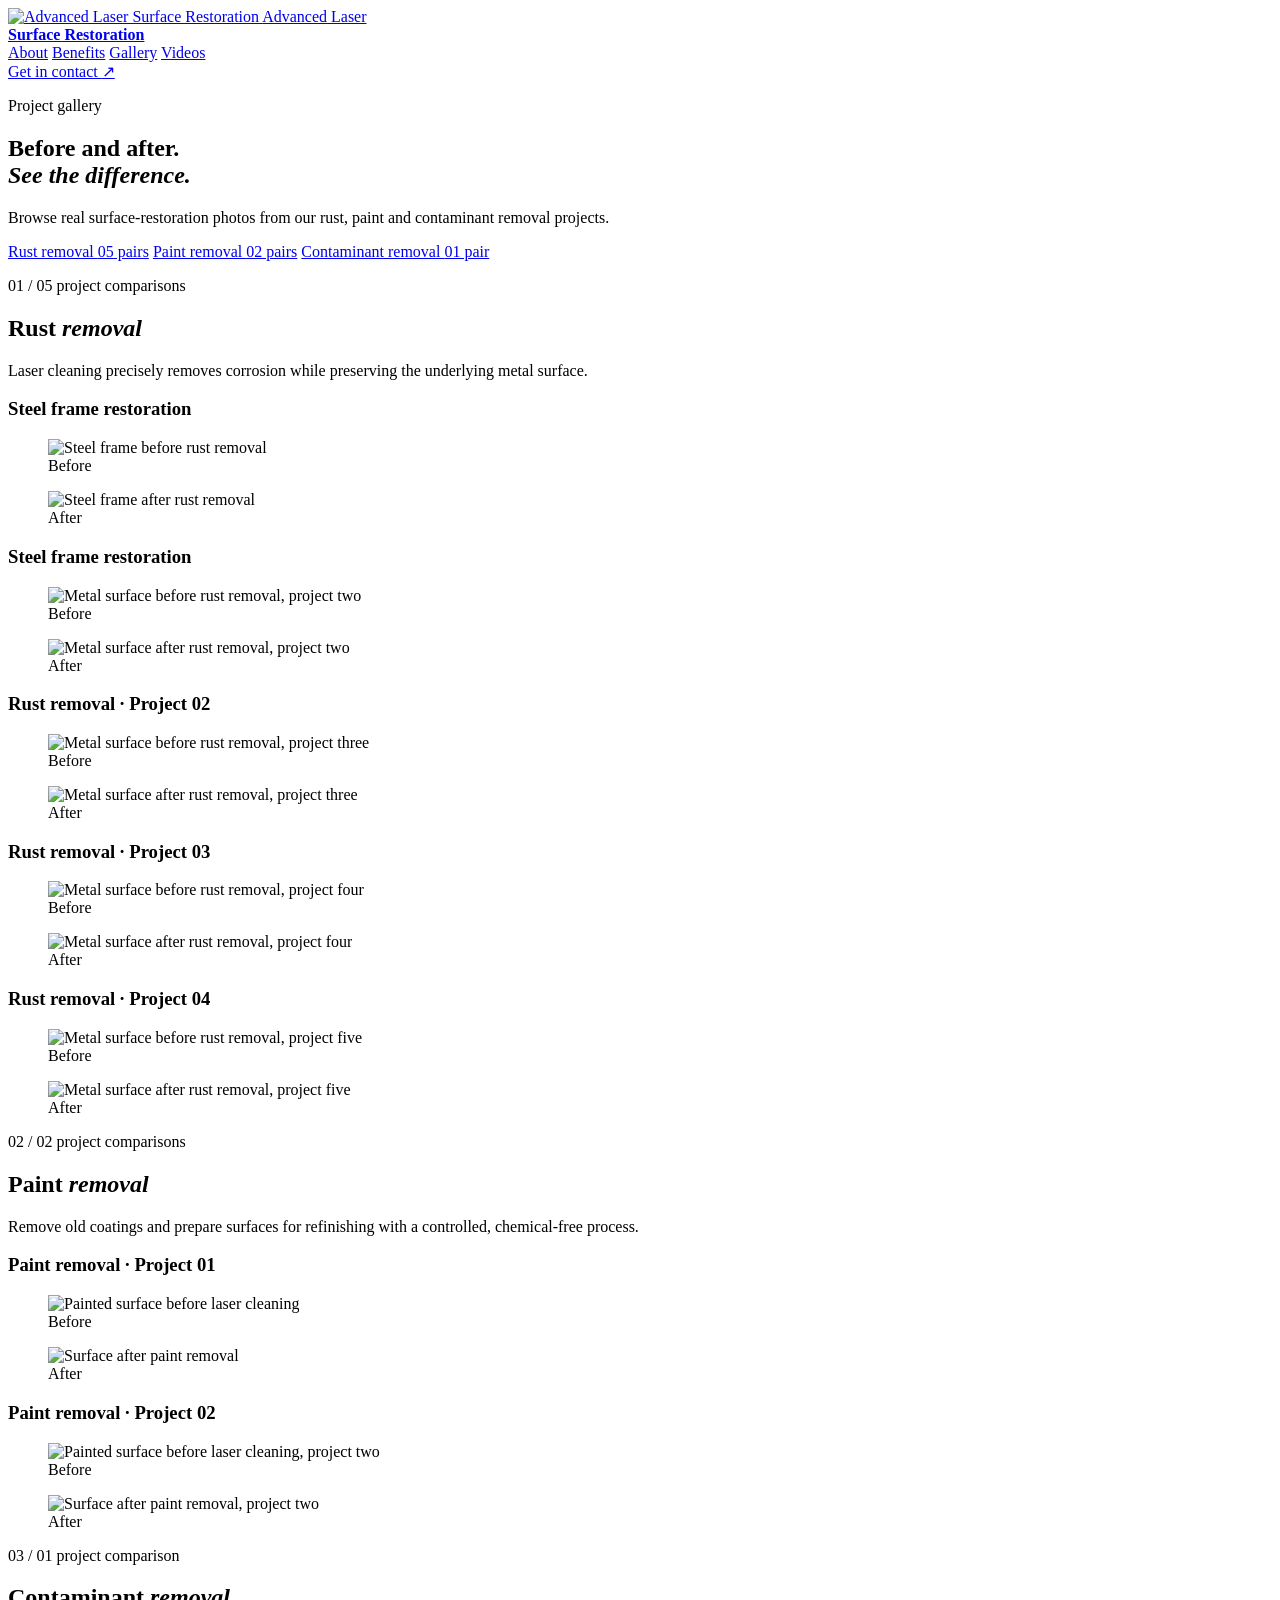
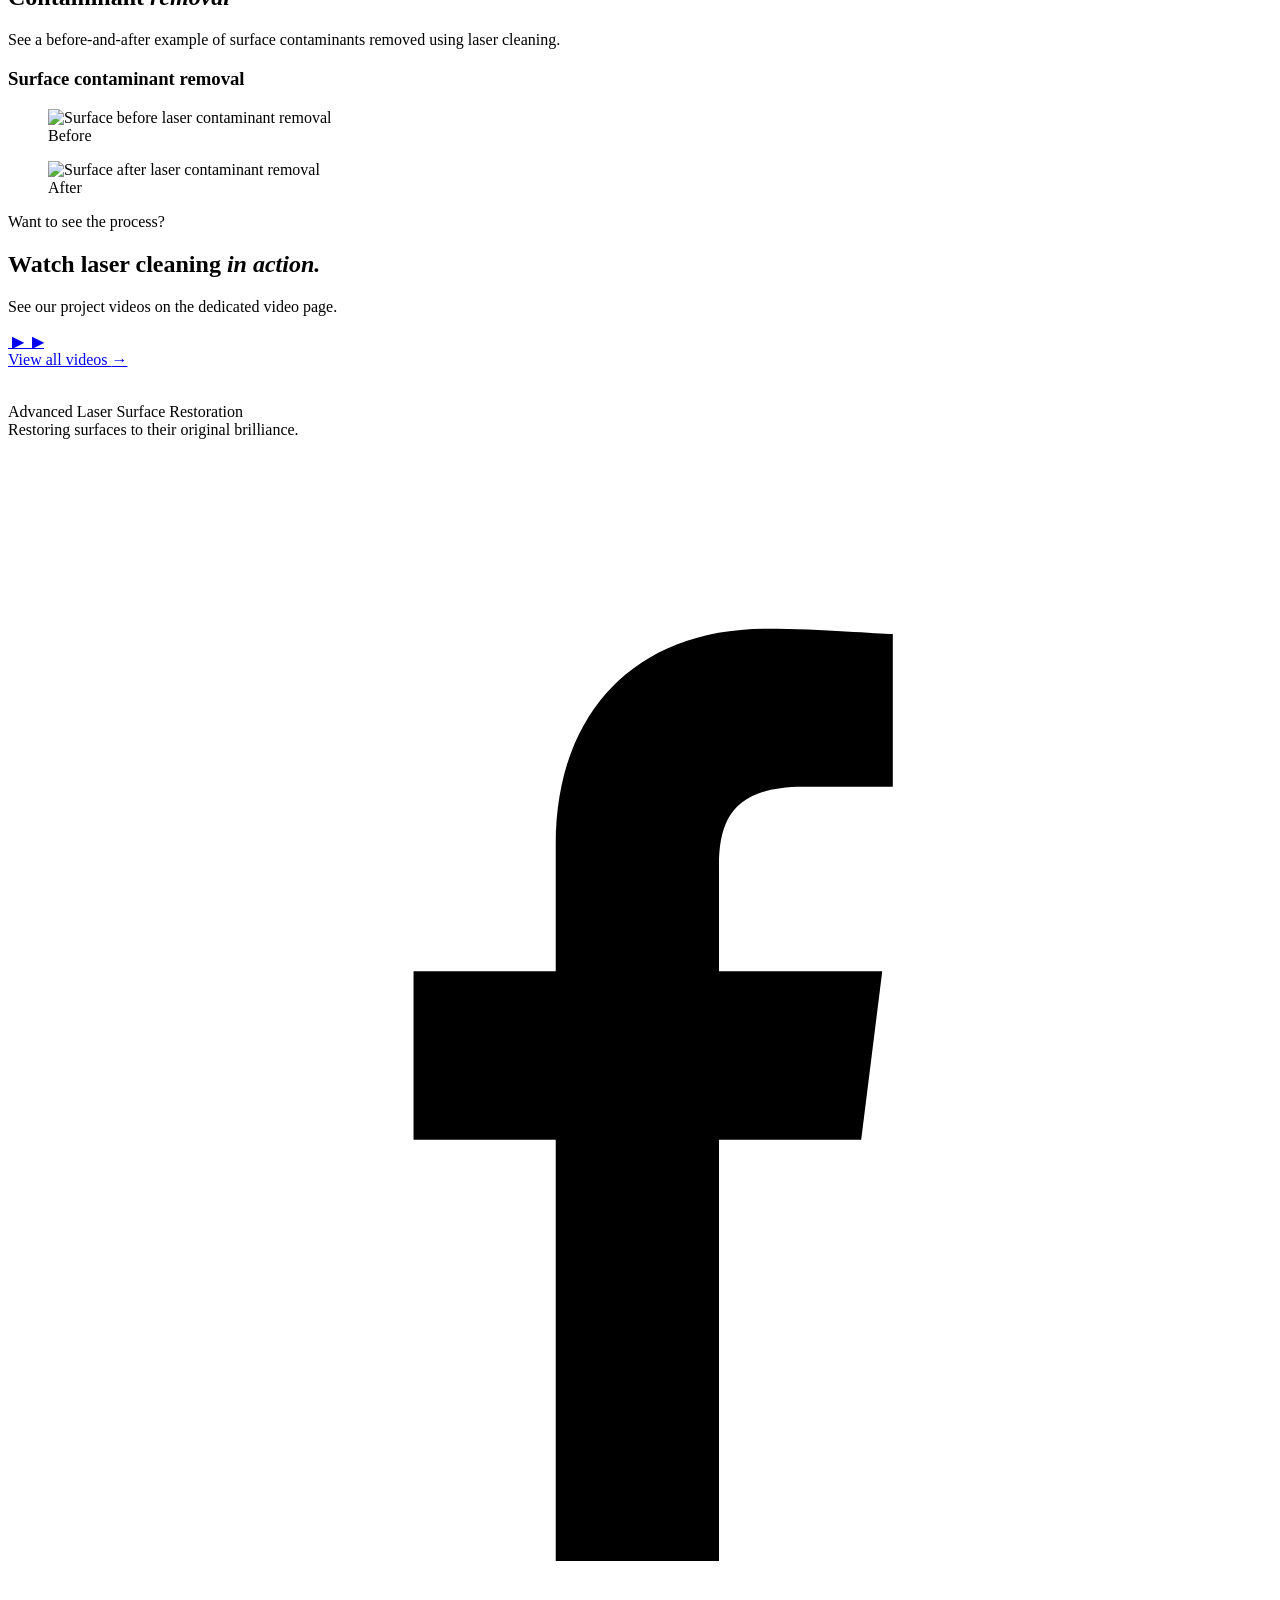
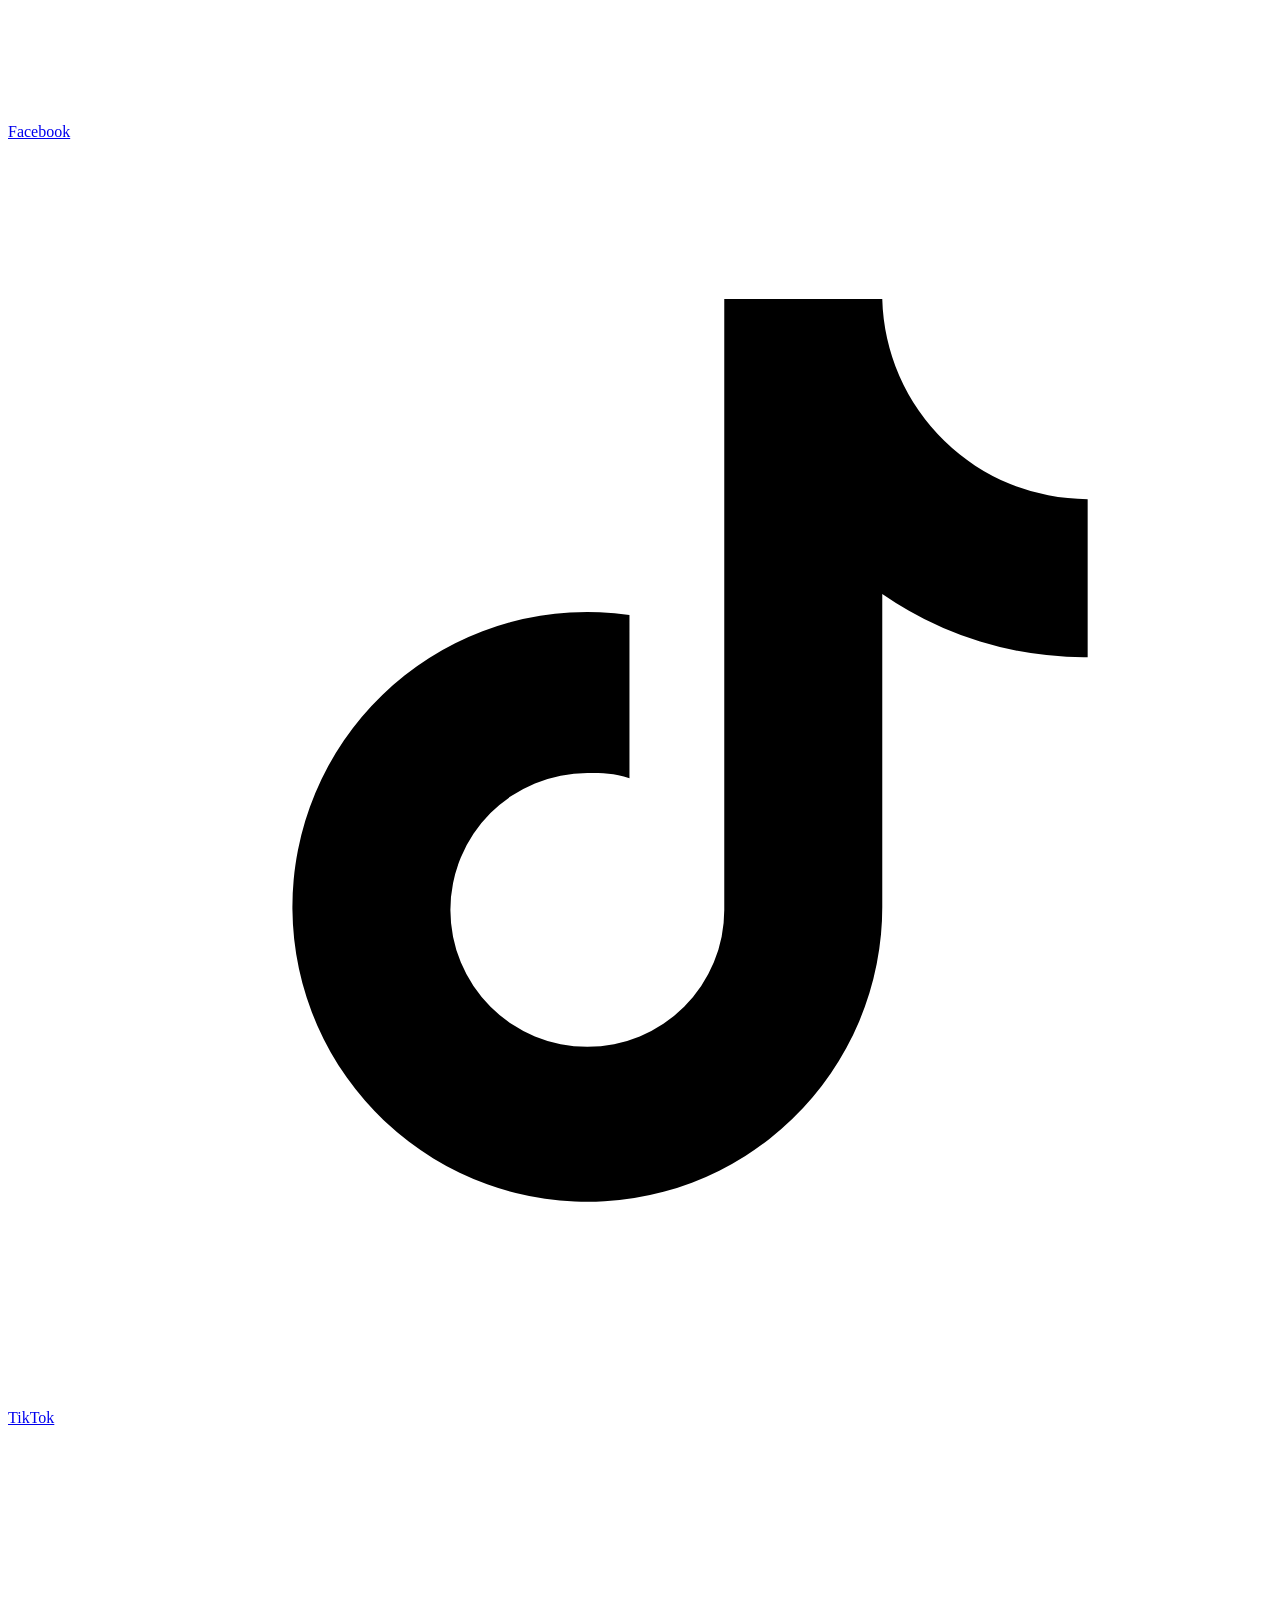
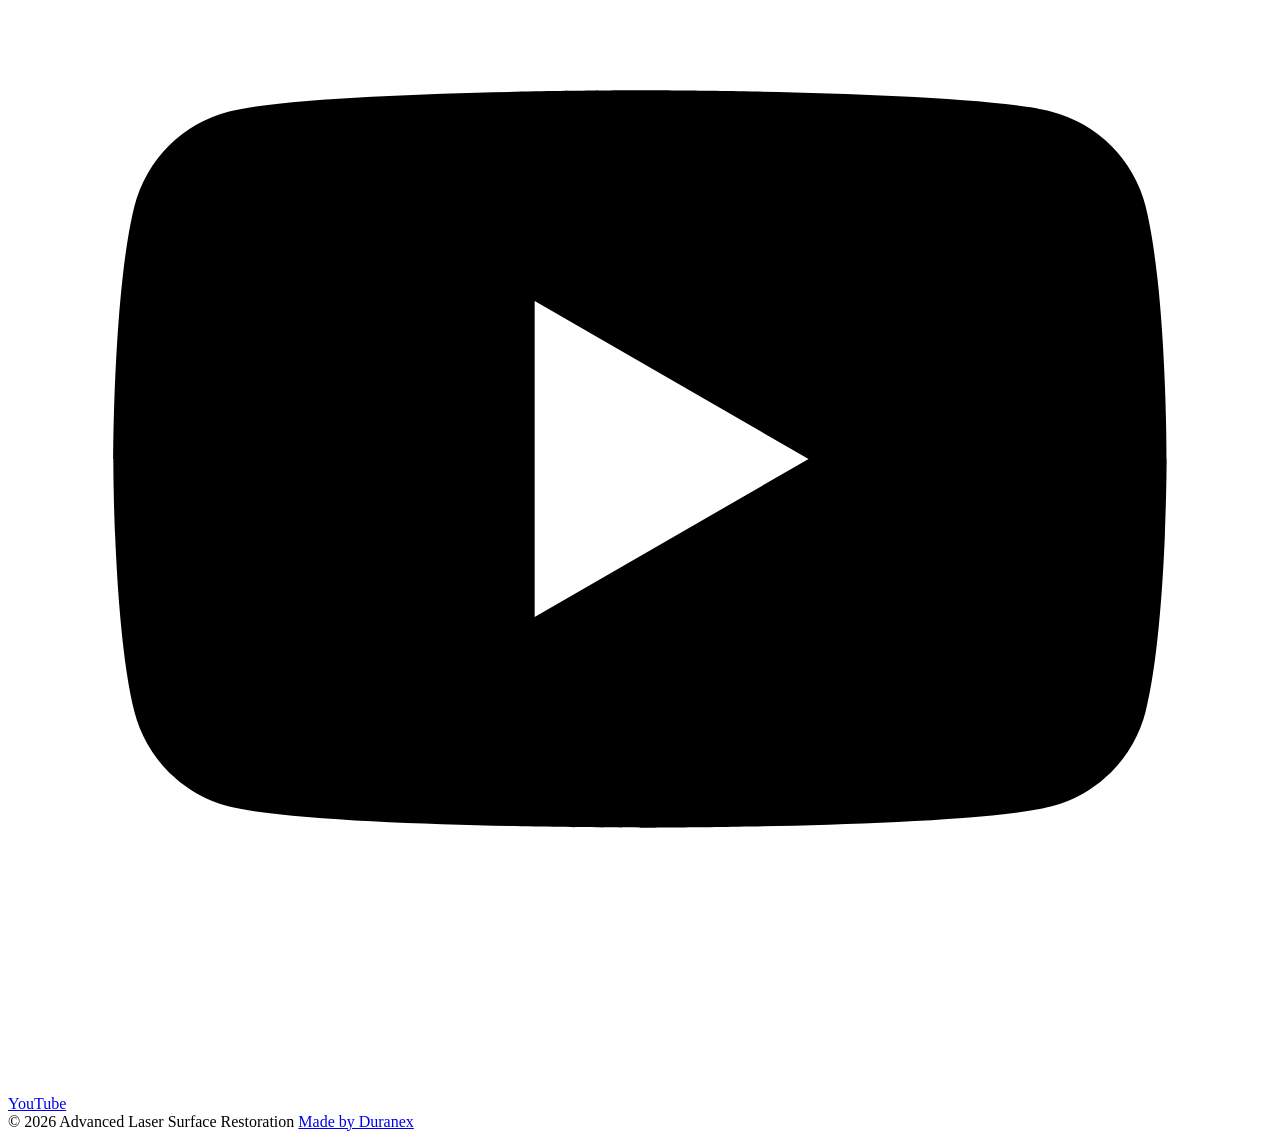
==== gallery.html @ ae529750 "Add files via upload" ====
<!DOCTYPE html>
<html lang="en">
  <head>
    <meta charset="UTF-8" />
    <meta name="viewport" content="width=device-width, initial-scale=1.0" />
    <meta name="description" content="View before-and-after laser cleaning projects by ALSR, including rust, paint and surface contaminant removal." />
    <meta property="og:type" content="website" />
    <meta property="og:title" content="Laser Cleaning Project Gallery | ALSR" />
    <meta property="og:url" content="https://alsr-sa.com/gallery.html" />
    <meta property="og:site_name" content="Advanced Laser Surface Restoration" />
    <meta property="og:description" content="View before-and-after laser cleaning projects by ALSR, including rust, paint and surface contaminant removal." />
    <meta name="theme-color" content="#111214" />
    <title>Laser Cleaning Project Gallery | ALSR</title>
    <link rel="canonical" href="https://alsr-sa.com/gallery.html" />
    <link rel="icon" type="image/svg+xml" href="/favicon/favicon.svg" />
    <link rel="icon" type="image/png" sizes="96x96" href="/favicon/favicon-96x96.png" />
    <link rel="shortcut icon" href="/favicon.ico" />
    <link rel="apple-touch-icon" sizes="180x180" href="/favicon/apple-touch-icon.png" />
    <link rel="manifest" href="/favicon/site.webmanifest" />
    <link rel="preconnect" href="https://fonts.googleapis.com" />
    <link rel="preconnect" href="https://fonts.gstatic.com" crossorigin />
    <link href="https://fonts.googleapis.com/css2?family=DM+Sans:wght@400;500;600;700&family=Manrope:wght@500;600;700;800&display=swap" rel="stylesheet" />
    <link rel="stylesheet" href="style.css" />
    <script src="animations.js" defer></script>
  </head>
  <body>
    <header class="site-header">
      <div class="container header-content">
        <a class="brand" href="index.html" aria-label="Advanced Laser Surface Restoration home">
          <img src="assets/images/Logo White 2_small.webp" alt="Advanced Laser Surface Restoration" />
          <span class="brand-name">Advanced Laser<br /><strong>Surface Restoration</strong></span>
        </a>
        <nav class="main-nav" aria-label="Main navigation">
          <a href="index.html#about">About</a>
          <a href="index.html#benefits">Benefits</a>
          <a href="gallery.html" aria-current="page">Gallery</a>
          <a href="videos.html">Videos</a>
        </nav>
        <a class="button button-small" href="index.html#contact">Get in contact <span aria-hidden="true">↗</span></a>
      </div>
    </header>

    <main>
      <section class="interior-hero">
        <div class="container interior-hero-content">
          <p class="eyebrow"><span class="eyebrow-mark"></span> Project gallery</p>
          <h1>Before and after.<br /><em>See the difference.</em></h1>
          <p>Browse real surface-restoration photos from our rust, paint and contaminant removal projects.</p>
          <div class="gallery-categories" aria-label="Gallery categories">
            <a href="#rust">Rust removal <span>05 pairs</span></a>
            <a href="#paint">Paint removal <span>02 pairs</span></a>
            <a href="#contaminants">Contaminant removal <span>01 pair</span></a>
          </div>
        </div>
      </section>

      <section class="gallery-section section" id="rust">
        <div class="container">
          <div class="gallery-section-heading">
            <div>
              <p class="eyebrow">01 / 05 project comparisons</p>
              <h2>Rust <em>removal</em></h2>
            </div>
            <p>Laser cleaning precisely removes corrosion while preserving the underlying metal surface.</p>
          </div>
          <div class="before-after-grid">
            <article class="before-after-pair">
              <h3>Steel frame restoration</h3>
              <div class="comparison-photos">
                <figure><img src="assets/images/StructureBefore_gallery.webp" alt="Steel frame before rust removal" loading="lazy" /><figcaption>Before</figcaption></figure>
                <figure><img src="assets/images/StructureAfter_gallery.webp" alt="Steel frame after rust removal" loading="lazy" /><figcaption>After</figcaption></figure>
              </div>
            </article>
            <article class="before-after-pair">
              <h3>Steel frame restoration</h3>
              <div class="comparison-photos">
                <figure><img src="assets/images/StructureCloseBefore_gallery.webp" alt="Metal surface before rust removal, project two" loading="lazy" /><figcaption>Before</figcaption></figure>
                <figure><img src="assets/images/StructureCloseAfter_gallery.webp" alt="Metal surface after rust removal, project two" loading="lazy" /><figcaption>After</figcaption></figure>
              </div>
            </article>
            <article class="before-after-pair">
              <h3>Rust removal · Project 02</h3>
              <div class="comparison-photos">
                <figure><img src="assets/images/CloseBefore_gallery.webp" alt="Metal surface before rust removal, project three" loading="lazy" /><figcaption>Before</figcaption></figure>
                <figure><img src="assets/images/CloseAfter_gallery.webp" alt="Metal surface after rust removal, project three" loading="lazy" /><figcaption>After</figcaption></figure>
              </div>
            </article>
            <article class="before-after-pair">
              <h3>Rust removal · Project 03</h3>
              <div class="comparison-photos">
                <figure><img src="assets/images/SheetBefore_gallery.webp" alt="Metal surface before rust removal, project four" loading="lazy" /><figcaption>Before</figcaption></figure>
                <figure><img src="assets/images/SheetAfter_gallery.webp" alt="Metal surface after rust removal, project four" loading="lazy" /><figcaption>After</figcaption></figure>
              </div>
            </article>
            <article class="before-after-pair">
              <h3>Rust removal · Project 04</h3>
              <div class="comparison-photos">
                <figure><img src="assets/images/AluminumSheetBefore_gallery.webp" alt="Metal surface before rust removal, project five" loading="lazy" /><figcaption>Before</figcaption></figure>
                <figure><img src="assets/images/AluminumSheetAfter_gallery.webp" alt="Metal surface after rust removal, project five" loading="lazy" /><figcaption>After</figcaption></figure>
              </div>
            </article>
          </div>
        </div>
      </section>

      <section class="gallery-section section gallery-section-alt" id="paint">
        <div class="container">
          <div class="gallery-section-heading">
            <div>
              <p class="eyebrow">02 / 02 project comparisons</p>
              <h2>Paint <em>removal</em></h2>
            </div>
            <p>Remove old coatings and prepare surfaces for refinishing with a controlled, chemical-free process.</p>
          </div>
          <div class="before-after-grid">
            <article class="before-after-pair">
              <h3>Paint removal · Project 01</h3>
              <div class="comparison-photos">
                <figure><img src="assets/images/CarDoorBefore_gallery.webp" alt="Painted surface before laser cleaning" loading="lazy" /><figcaption>Before</figcaption></figure>
                <figure><img src="assets/images/CarDoorAfter_gallery.webp" alt="Surface after paint removal" loading="lazy" /><figcaption>After</figcaption></figure>
              </div>
            </article>
            <article class="before-after-pair">
              <h3>Paint removal · Project 02</h3>
              <div class="comparison-photos">
                <figure><img src="assets/images/CarBackBefore_gallery.webp" alt="Painted surface before laser cleaning, project two" loading="lazy" /><figcaption>Before</figcaption></figure>
                <figure><img src="assets/images/CarBackAfter_gallery.webp" alt="Surface after paint removal, project two" loading="lazy" /><figcaption>After</figcaption></figure>
              </div>
            </article>
          </div>
        </div>
      </section>

      <section class="gallery-section section" id="contaminants">
        <div class="container">
          <div class="gallery-section-heading">
            <div>
              <p class="eyebrow">03 / 01 project comparison</p>
              <h2>Contaminant <em>removal</em></h2>
            </div>
            <p>See a before-and-after example of surface contaminants removed using laser cleaning.</p>
          </div>
          <div class="before-after-grid">
            <article class="before-after-pair">
              <h3>Surface contaminant removal</h3>
              <div class="comparison-photos">
                <figure><img src="assets/images/FloorBefore_gallery.webp" alt="Surface before laser contaminant removal" loading="lazy" /><figcaption>Before</figcaption></figure>
                <figure><img src="assets/images/FloorAfter_gallery.webp" alt="Surface after laser contaminant removal" loading="lazy" /><figcaption>After</figcaption></figure>
              </div>
            </article>
          </div>
        </div>
      </section>

      <section class="gallery-video-teaser">
        <div class="container gallery-video-content">
          <div class="gallery-video-copy">
            <p class="eyebrow">Want to see the process?</p>
            <h2>Watch laser cleaning <em>in action.</em></h2>
            <p>See our project videos on the dedicated video page.</p>
          </div>
          <div class="video-teaser-cards">
            <a class="video-teaser-card" href="videos.html#paint-videos" aria-label="Watch paint removal videos">
              <img src="assets/images/CarBackVidScreenShot_result.webp" alt="" loading="lazy" />
              <span>▶</span>
            </a>
            <a class="video-teaser-card" href="videos.html#rust-videos" aria-label="Watch rust removal videos">
              <img src="assets/images/EngineVidScreenShot_result.webp" alt="" loading="lazy" />
              <span>▶</span>
            </a>
          </div>
          <a class="button button-small" href="videos.html">View all videos <span aria-hidden="true">→</span></a>
        </div>
      </section>
    </main>

    <footer class="site-footer">
      <div class="container footer-content">
        <a class="footer-brand" href="index.html" aria-label="Back to home"><img src="assets/images/Logo White 2_small.webp" alt="" /></a>
        <p>Advanced Laser Surface Restoration<br /><span>Restoring surfaces to their original brilliance.</span></p>
        <div class="social-links" aria-label="Social media">
          <a href="https://www.facebook.com/share/1BM2h2xgPa/" target="_blank" rel="noopener noreferrer"><svg viewBox="0 0 24 24" aria-hidden="true"><path d="M13.5 21v-8h2.7l.4-3.2h-3.1V7.8c0-.9.3-1.5 1.6-1.5h1.7V3.4c-.3 0-1.3-.1-2.4-.1-2.4 0-4 1.5-4 4.1v2.4H7.7V13h2.7v8z"/></svg>Facebook</a>
          <a href="https://www.tiktok.com/@alsr753?_r=1&amp;_t=ZS-9681ayNeko3" target="_blank" rel="noopener noreferrer"><svg viewBox="0 0 24 24" aria-hidden="true"><path d="M16.6 3h-3v11.6a2.6 2.6 0 1 1-2.6-2.6c.3 0 .5 0 .8.1V9a5.6 5.6 0 1 0 4.8 5.5V8.6a6.700 6.700 0 0 0 3.900 1.200V6.800A3.900 3.900 0 0 1 16.600 3z"/></svg>TikTok</a>
          <a href="https://youtube.com/@alsr-lazersa?si=rccTeD06vxPiSs9j" target="_blank" rel="noopener noreferrer"><svg viewBox="0 0 24 24" aria-hidden="true"><path d="M21.600 7.200a2.500 2.500 0 0 0-1.800-1.800C18.200 5 12 5 12 5s-6.200 0-7.800.4A2.500 2.500 0 0 0 2.400 7.200C2 8.800 2 12 2 12s0 3.200.4 4.800a2.500 2.500 0 0 0 1.800 1.800C5.800 19 12 19 12 19s6.200 0 7.800-.4a2.500 2.500 0 0 0 1.800-1.800c.4-1.600.4-4.800.4-4.800s0-3.200-.4-4.800zM10 15V9l5.200 3z"/></svg>YouTube</a>
        </div>
        <span class="copyright">© 2026 Advanced Laser Surface Restoration</span>
        <a class="designer-link" href="https://duranexsolutions.com">Made by Duranex</a>
      </div>
    </footer>
  </body>
</html>
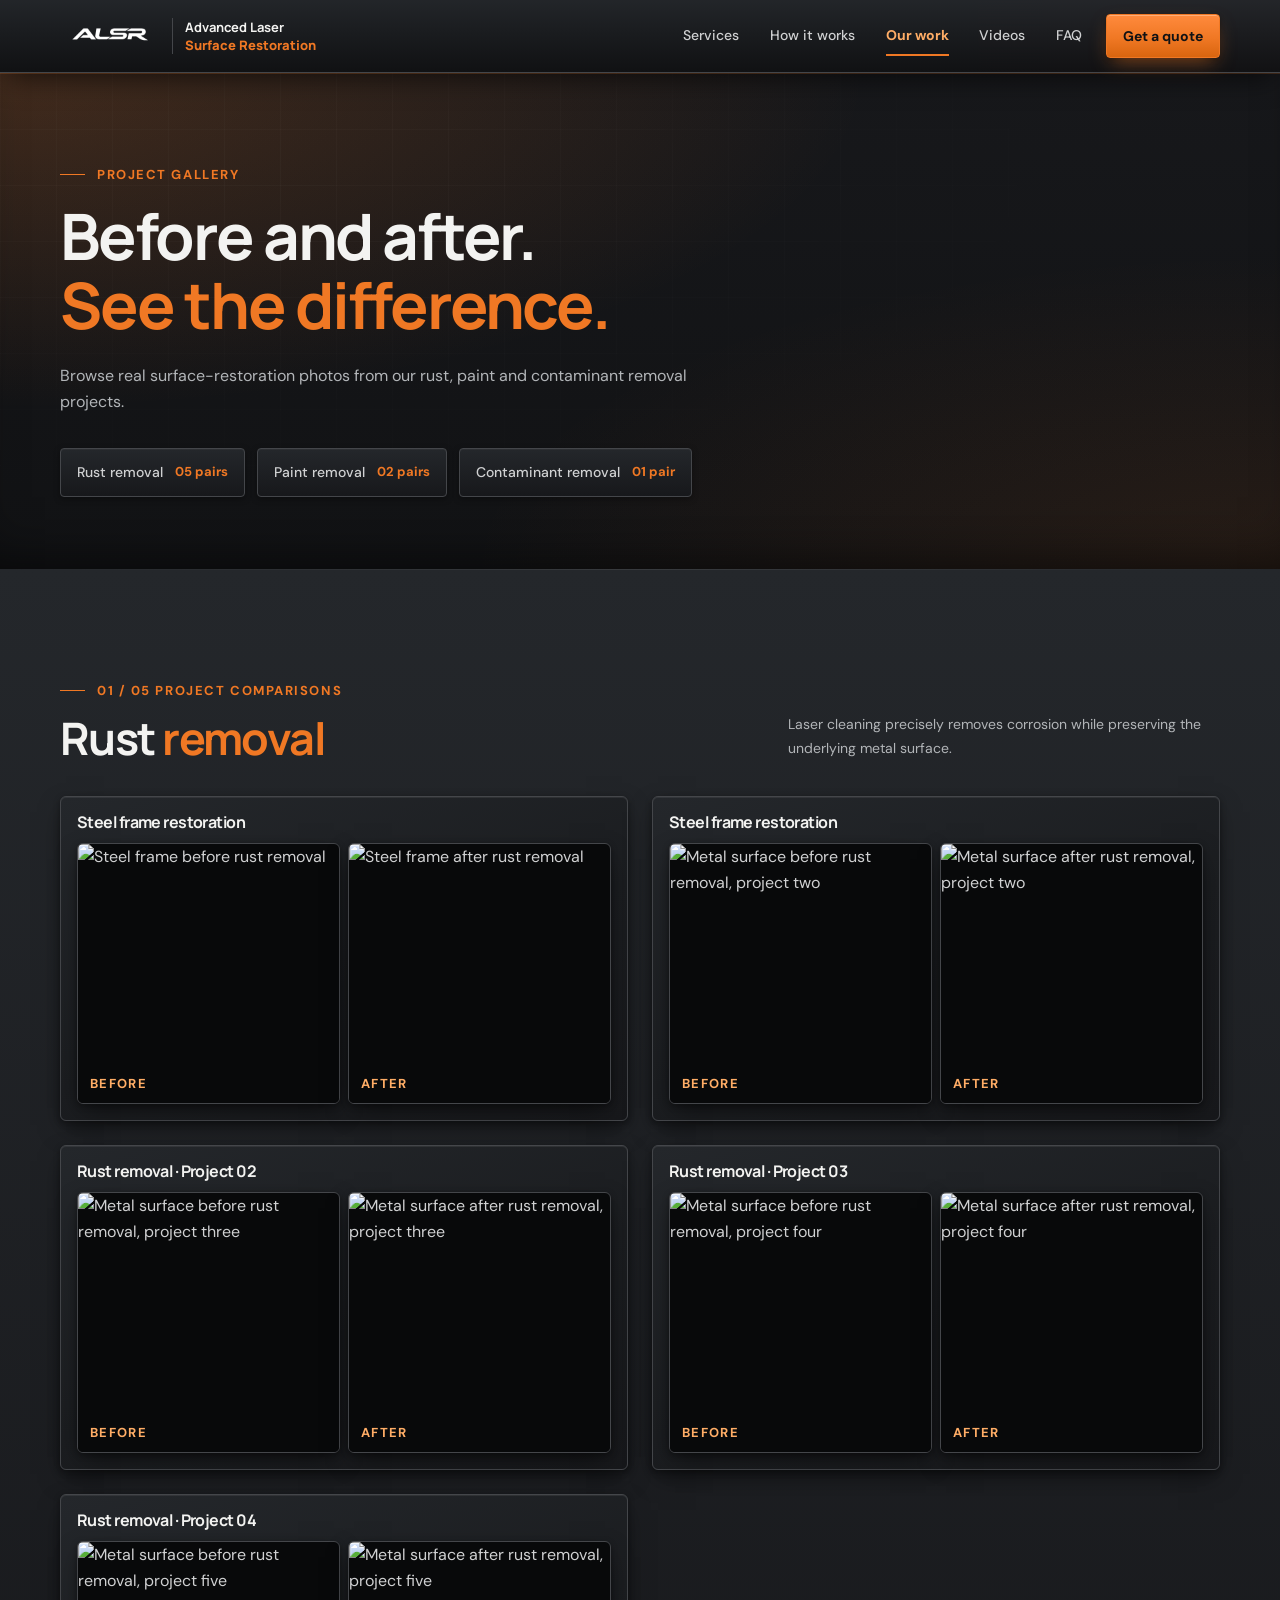
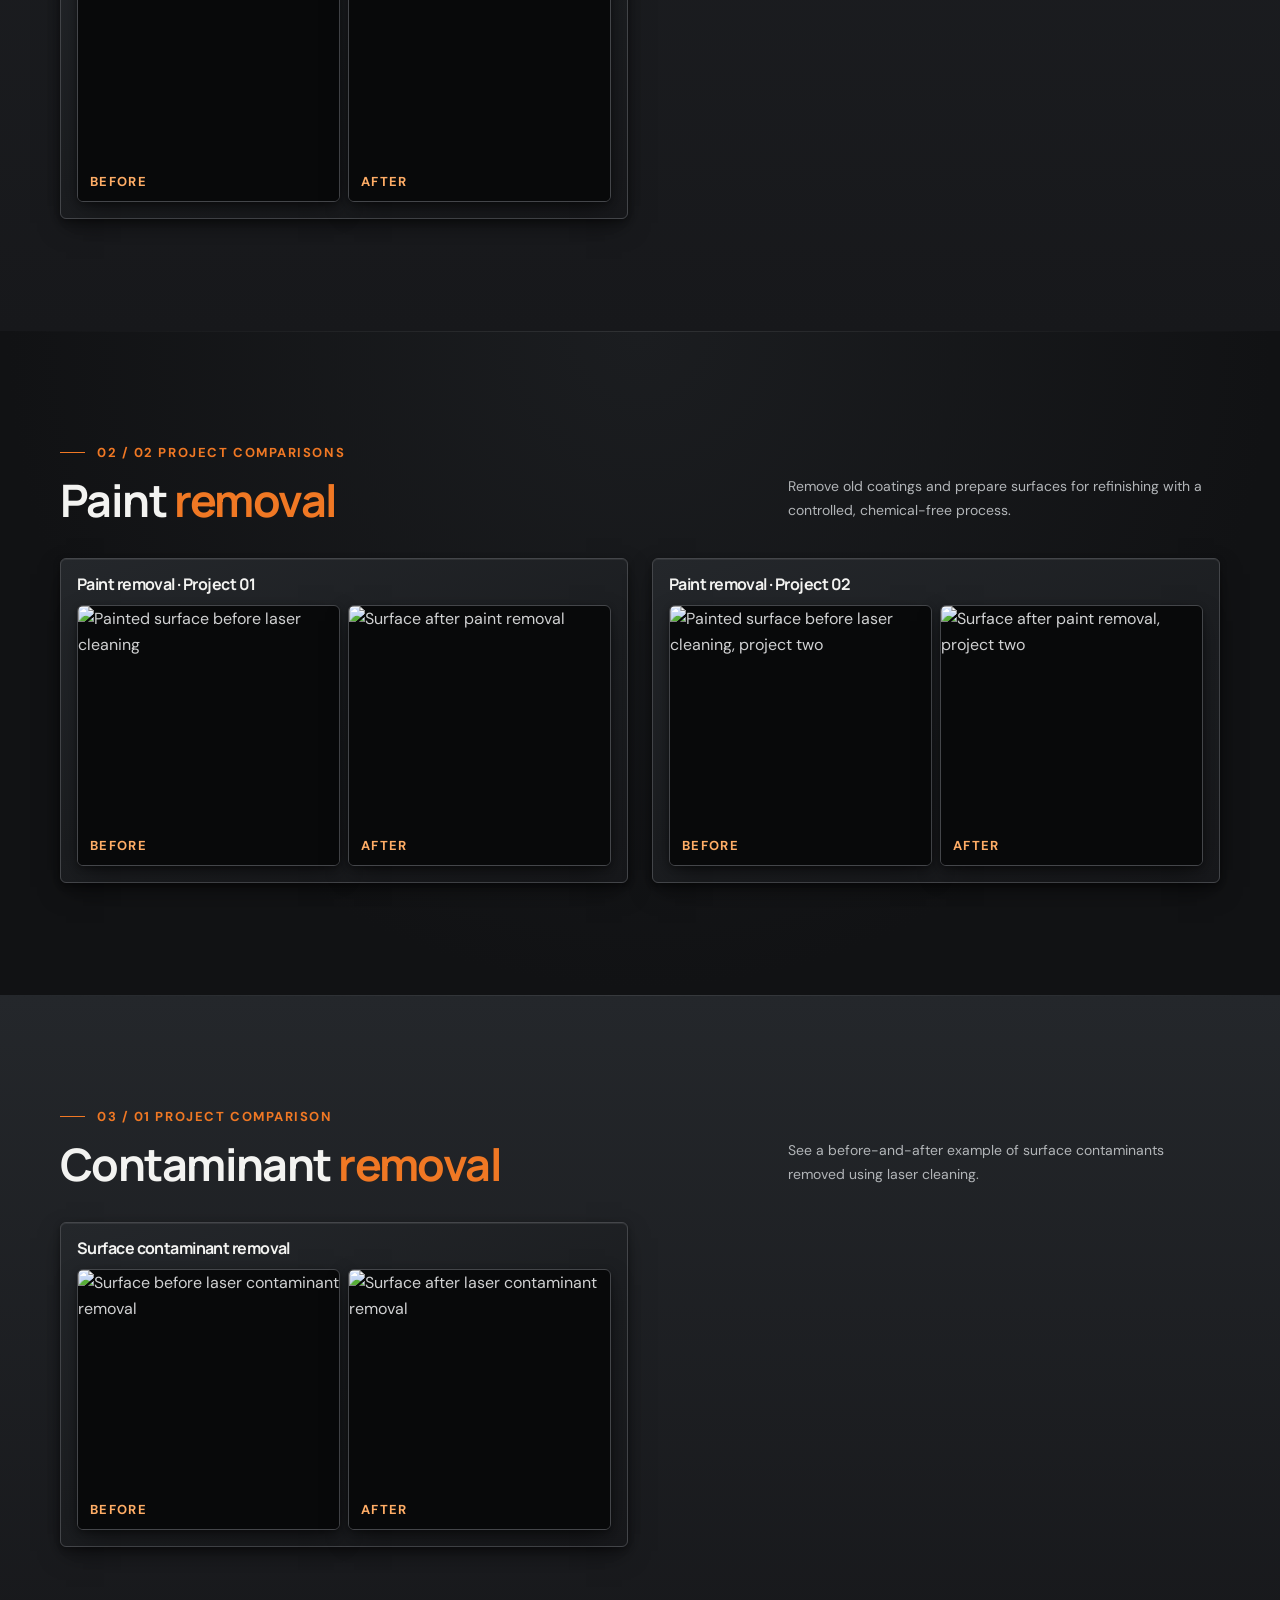
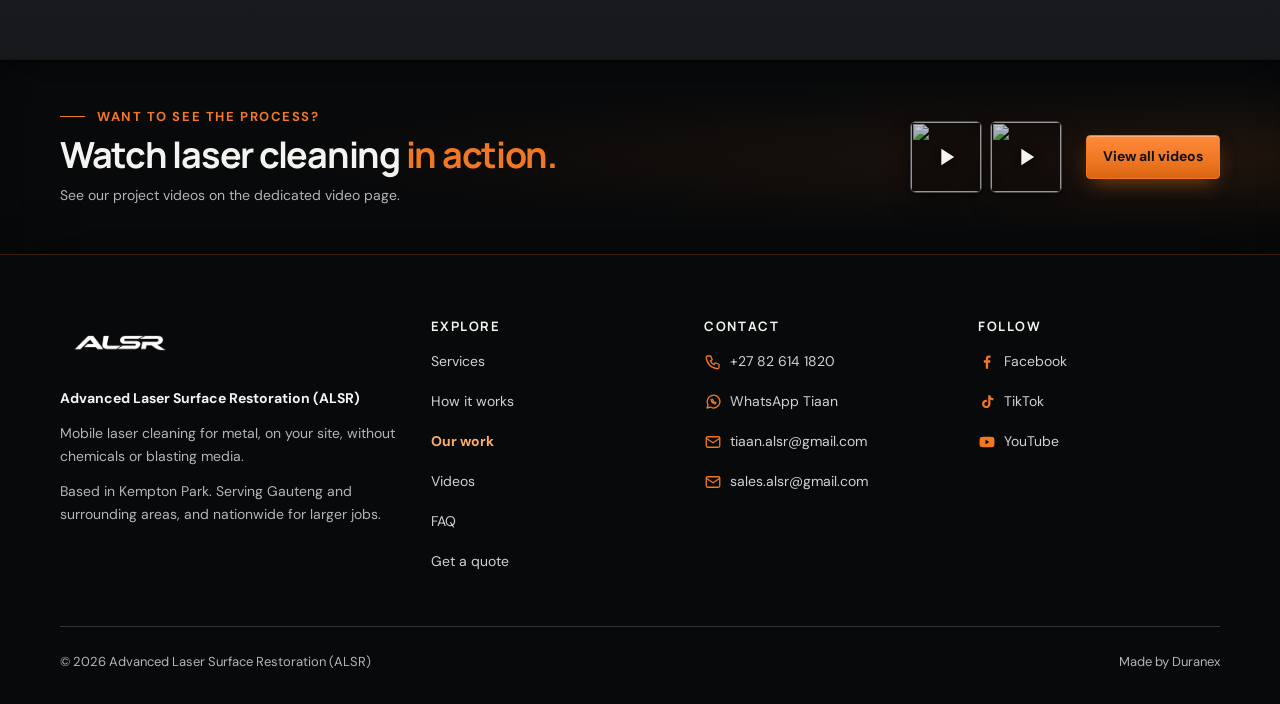
==== commit 2d2776bc: "Phase 2: foundation (structure, design system, shared header/footer) - Single assets/css/site.css in" ====
--- a/gallery.html
+++ b/gallery.html
@@ -1,191 +1,262 @@
-<!DOCTYPE html>
-<html lang="en">
-  <head>
-    <meta charset="UTF-8" />
-    <meta name="viewport" content="width=device-width, initial-scale=1.0" />
-    <meta name="description" content="View before-and-after laser cleaning projects by ALSR, including rust, paint and surface contaminant removal." />
-    <meta property="og:type" content="website" />
-    <meta property="og:title" content="Laser Cleaning Project Gallery | ALSR" />
-    <meta property="og:url" content="https://alsr-sa.com/gallery.html" />
-    <meta property="og:site_name" content="Advanced Laser Surface Restoration" />
-    <meta property="og:description" content="View before-and-after laser cleaning projects by ALSR, including rust, paint and surface contaminant removal." />
-    <meta name="theme-color" content="#111214" />
-    <title>Laser Cleaning Project Gallery | ALSR</title>
-    <link rel="canonical" href="https://alsr-sa.com/gallery.html" />
-    <link rel="icon" type="image/svg+xml" href="/favicon/favicon.svg" />
-    <link rel="icon" type="image/png" sizes="96x96" href="/favicon/favicon-96x96.png" />
-    <link rel="shortcut icon" href="/favicon.ico" />
-    <link rel="apple-touch-icon" sizes="180x180" href="/favicon/apple-touch-icon.png" />
-    <link rel="manifest" href="/favicon/site.webmanifest" />
-    <link rel="preconnect" href="https://fonts.googleapis.com" />
-    <link rel="preconnect" href="https://fonts.gstatic.com" crossorigin />
-    <link href="https://fonts.googleapis.com/css2?family=DM+Sans:wght@400;500;600;700&family=Manrope:wght@500;600;700;800&display=swap" rel="stylesheet" />
-    <link rel="stylesheet" href="style.css" />
-    <script src="animations.js" defer></script>
-  </head>
-  <body>
-    <header class="site-header">
-      <div class="container header-content">
-        <a class="brand" href="index.html" aria-label="Advanced Laser Surface Restoration home">
-          <img src="assets/images/Logo White 2_small.webp" alt="Advanced Laser Surface Restoration" />
-          <span class="brand-name">Advanced Laser<br /><strong>Surface Restoration</strong></span>
-        </a>
-        <nav class="main-nav" aria-label="Main navigation">
-          <a href="index.html#about">About</a>
-          <a href="index.html#benefits">Benefits</a>
-          <a href="gallery.html" aria-current="page">Gallery</a>
-          <a href="videos.html">Videos</a>
-        </nav>
-        <a class="button button-small" href="index.html#contact">Get in contact <span aria-hidden="true">↗</span></a>
-      </div>
-    </header>
-
-    <main>
-      <section class="interior-hero">
-        <div class="container interior-hero-content">
-          <p class="eyebrow"><span class="eyebrow-mark"></span> Project gallery</p>
-          <h1>Before and after.<br /><em>See the difference.</em></h1>
-          <p>Browse real surface-restoration photos from our rust, paint and contaminant removal projects.</p>
-          <div class="gallery-categories" aria-label="Gallery categories">
-            <a href="#rust">Rust removal <span>05 pairs</span></a>
-            <a href="#paint">Paint removal <span>02 pairs</span></a>
-            <a href="#contaminants">Contaminant removal <span>01 pair</span></a>
-          </div>
-        </div>
-      </section>
-
-      <section class="gallery-section section" id="rust">
-        <div class="container">
-          <div class="gallery-section-heading">
-            <div>
-              <p class="eyebrow">01 / 05 project comparisons</p>
-              <h2>Rust <em>removal</em></h2>
-            </div>
-            <p>Laser cleaning precisely removes corrosion while preserving the underlying metal surface.</p>
-          </div>
-          <div class="before-after-grid">
-            <article class="before-after-pair">
-              <h3>Steel frame restoration</h3>
-              <div class="comparison-photos">
-                <figure><img src="assets/images/StructureBefore_gallery.webp" alt="Steel frame before rust removal" loading="lazy" /><figcaption>Before</figcaption></figure>
-                <figure><img src="assets/images/StructureAfter_gallery.webp" alt="Steel frame after rust removal" loading="lazy" /><figcaption>After</figcaption></figure>
-              </div>
-            </article>
-            <article class="before-after-pair">
-              <h3>Steel frame restoration</h3>
-              <div class="comparison-photos">
-                <figure><img src="assets/images/StructureCloseBefore_gallery.webp" alt="Metal surface before rust removal, project two" loading="lazy" /><figcaption>Before</figcaption></figure>
-                <figure><img src="assets/images/StructureCloseAfter_gallery.webp" alt="Metal surface after rust removal, project two" loading="lazy" /><figcaption>After</figcaption></figure>
-              </div>
-            </article>
-            <article class="before-after-pair">
-              <h3>Rust removal · Project 02</h3>
-              <div class="comparison-photos">
-                <figure><img src="assets/images/CloseBefore_gallery.webp" alt="Metal surface before rust removal, project three" loading="lazy" /><figcaption>Before</figcaption></figure>
-                <figure><img src="assets/images/CloseAfter_gallery.webp" alt="Metal surface after rust removal, project three" loading="lazy" /><figcaption>After</figcaption></figure>
-              </div>
-            </article>
-            <article class="before-after-pair">
-              <h3>Rust removal · Project 03</h3>
-              <div class="comparison-photos">
-                <figure><img src="assets/images/SheetBefore_gallery.webp" alt="Metal surface before rust removal, project four" loading="lazy" /><figcaption>Before</figcaption></figure>
-                <figure><img src="assets/images/SheetAfter_gallery.webp" alt="Metal surface after rust removal, project four" loading="lazy" /><figcaption>After</figcaption></figure>
-              </div>
-            </article>
-            <article class="before-after-pair">
-              <h3>Rust removal · Project 04</h3>
-              <div class="comparison-photos">
-                <figure><img src="assets/images/AluminumSheetBefore_gallery.webp" alt="Metal surface before rust removal, project five" loading="lazy" /><figcaption>Before</figcaption></figure>
-                <figure><img src="assets/images/AluminumSheetAfter_gallery.webp" alt="Metal surface after rust removal, project five" loading="lazy" /><figcaption>After</figcaption></figure>
-              </div>
-            </article>
-          </div>
-        </div>
-      </section>
-
-      <section class="gallery-section section gallery-section-alt" id="paint">
-        <div class="container">
-          <div class="gallery-section-heading">
-            <div>
-              <p class="eyebrow">02 / 02 project comparisons</p>
-              <h2>Paint <em>removal</em></h2>
-            </div>
-            <p>Remove old coatings and prepare surfaces for refinishing with a controlled, chemical-free process.</p>
-          </div>
-          <div class="before-after-grid">
-            <article class="before-after-pair">
-              <h3>Paint removal · Project 01</h3>
-              <div class="comparison-photos">
-                <figure><img src="assets/images/CarDoorBefore_gallery.webp" alt="Painted surface before laser cleaning" loading="lazy" /><figcaption>Before</figcaption></figure>
-                <figure><img src="assets/images/CarDoorAfter_gallery.webp" alt="Surface after paint removal" loading="lazy" /><figcaption>After</figcaption></figure>
-              </div>
-            </article>
-            <article class="before-after-pair">
-              <h3>Paint removal · Project 02</h3>
-              <div class="comparison-photos">
-                <figure><img src="assets/images/CarBackBefore_gallery.webp" alt="Painted surface before laser cleaning, project two" loading="lazy" /><figcaption>Before</figcaption></figure>
-                <figure><img src="assets/images/CarBackAfter_gallery.webp" alt="Surface after paint removal, project two" loading="lazy" /><figcaption>After</figcaption></figure>
-              </div>
-            </article>
-          </div>
-        </div>
-      </section>
-
-      <section class="gallery-section section" id="contaminants">
-        <div class="container">
-          <div class="gallery-section-heading">
-            <div>
-              <p class="eyebrow">03 / 01 project comparison</p>
-              <h2>Contaminant <em>removal</em></h2>
-            </div>
-            <p>See a before-and-after example of surface contaminants removed using laser cleaning.</p>
-          </div>
-          <div class="before-after-grid">
-            <article class="before-after-pair">
-              <h3>Surface contaminant removal</h3>
-              <div class="comparison-photos">
-                <figure><img src="assets/images/FloorBefore_gallery.webp" alt="Surface before laser contaminant removal" loading="lazy" /><figcaption>Before</figcaption></figure>
-                <figure><img src="assets/images/FloorAfter_gallery.webp" alt="Surface after laser contaminant removal" loading="lazy" /><figcaption>After</figcaption></figure>
-              </div>
-            </article>
-          </div>
-        </div>
-      </section>
-
-      <section class="gallery-video-teaser">
-        <div class="container gallery-video-content">
-          <div class="gallery-video-copy">
-            <p class="eyebrow">Want to see the process?</p>
-            <h2>Watch laser cleaning <em>in action.</em></h2>
-            <p>See our project videos on the dedicated video page.</p>
-          </div>
-          <div class="video-teaser-cards">
-            <a class="video-teaser-card" href="videos.html#paint-videos" aria-label="Watch paint removal videos">
-              <img src="assets/images/CarBackVidScreenShot_result.webp" alt="" loading="lazy" />
-              <span>▶</span>
-            </a>
-            <a class="video-teaser-card" href="videos.html#rust-videos" aria-label="Watch rust removal videos">
-              <img src="assets/images/EngineVidScreenShot_result.webp" alt="" loading="lazy" />
-              <span>▶</span>
-            </a>
-          </div>
-          <a class="button button-small" href="videos.html">View all videos <span aria-hidden="true">→</span></a>
-        </div>
-      </section>
-    </main>
-
-    <footer class="site-footer">
-      <div class="container footer-content">
-        <a class="footer-brand" href="index.html" aria-label="Back to home"><img src="assets/images/Logo White 2_small.webp" alt="" /></a>
-        <p>Advanced Laser Surface Restoration<br /><span>Restoring surfaces to their original brilliance.</span></p>
-        <div class="social-links" aria-label="Social media">
-          <a href="https://www.facebook.com/share/1BM2h2xgPa/" target="_blank" rel="noopener noreferrer"><svg viewBox="0 0 24 24" aria-hidden="true"><path d="M13.5 21v-8h2.7l.4-3.2h-3.1V7.8c0-.9.3-1.5 1.6-1.5h1.7V3.4c-.3 0-1.3-.1-2.4-.1-2.4 0-4 1.5-4 4.1v2.4H7.7V13h2.7v8z"/></svg>Facebook</a>
-          <a href="https://www.tiktok.com/@alsr753?_r=1&amp;_t=ZS-9681ayNeko3" target="_blank" rel="noopener noreferrer"><svg viewBox="0 0 24 24" aria-hidden="true"><path d="M16.6 3h-3v11.6a2.6 2.6 0 1 1-2.6-2.6c.3 0 .5 0 .8.1V9a5.6 5.6 0 1 0 4.8 5.5V8.6a6.700 6.700 0 0 0 3.900 1.200V6.800A3.900 3.900 0 0 1 16.600 3z"/></svg>TikTok</a>
-          <a href="https://youtube.com/@alsr-lazersa?si=rccTeD06vxPiSs9j" target="_blank" rel="noopener noreferrer"><svg viewBox="0 0 24 24" aria-hidden="true"><path d="M21.600 7.200a2.500 2.500 0 0 0-1.800-1.800C18.200 5 12 5 12 5s-6.200 0-7.800.4A2.500 2.500 0 0 0 2.400 7.200C2 8.800 2 12 2 12s0 3.200.4 4.800a2.500 2.500 0 0 0 1.800 1.800C5.800 19 12 19 12 19s6.200 0 7.800-.4a2.500 2.500 0 0 0 1.800-1.800c.4-1.600.4-4.800.4-4.800s0-3.200-.4-4.800zM10 15V9l5.200 3z"/></svg>YouTube</a>
-        </div>
-        <span class="copyright">© 2026 Advanced Laser Surface Restoration</span>
-        <a class="designer-link" href="https://duranexsolutions.com">Made by Duranex</a>
-      </div>
-    </footer>
-  </body>
-</html>
+<!DOCTYPE html>
+<html lang="en-ZA">
+  <head>
+    <meta charset="UTF-8" />
+    <meta name="viewport" content="width=device-width, initial-scale=1.0" />
+    <meta name="description" content="View before-and-after laser cleaning projects by ALSR, including rust, paint and surface contaminant removal." />
+    <meta property="og:type" content="website" />
+    <meta property="og:title" content="Laser Cleaning Project Gallery | ALSR" />
+    <meta property="og:url" content="https://alsr-sa.com/gallery.html" />
+    <meta property="og:site_name" content="Advanced Laser Surface Restoration" />
+    <meta property="og:description" content="View before-and-after laser cleaning projects by ALSR, including rust, paint and surface contaminant removal." />
+    <meta name="theme-color" content="#111214" />
+    <title>Laser Cleaning Project Gallery | ALSR</title>
+    <link rel="canonical" href="https://alsr-sa.com/gallery.html" />
+    <link rel="icon" type="image/svg+xml" href="favicon/favicon.svg" />
+    <link rel="icon" type="image/png" sizes="96x96" href="favicon/favicon-96x96.png" />
+    <link rel="shortcut icon" href="favicon.ico" />
+    <link rel="apple-touch-icon" sizes="180x180" href="favicon/apple-touch-icon.png" />
+    <link rel="manifest" href="favicon/site.webmanifest" />
+    <link rel="preconnect" href="https://fonts.googleapis.com" />
+    <link rel="preconnect" href="https://fonts.gstatic.com" crossorigin />
+    <link href="https://fonts.googleapis.com/css2?family=DM+Sans:wght@400;500;700&family=Manrope:wght@700;800&display=swap" rel="stylesheet" />
+    <script>document.documentElement.classList.add("js");</script>
+    <link rel="stylesheet" href="assets/css/site.css" />
+    <script src="assets/js/site.js" defer></script>
+  </head>
+  <body>
+    <!-- header:start -->
+    <a class="skip-link" href="#main">Skip to main content</a>
+    <svg class="sprite" aria-hidden="true" focusable="false" xmlns="http://www.w3.org/2000/svg">
+      <symbol id="i-arrow-right" viewBox="0 0 24 24"><path d="M5 12h14M13 6l6 6-6 6"/></symbol>
+      <symbol id="i-check" viewBox="0 0 24 24"><path d="m5 12.5 4.5 4.5L19 7.5"/></symbol>
+      <symbol id="i-phone" viewBox="0 0 24 24"><path d="M5 4h4l2 5-2.5 1.5a11 11 0 0 0 5 5L15 13l5 2v4a2 2 0 0 1-2 2A16 16 0 0 1 3 6a2 2 0 0 1 2-2Z"/></symbol>
+      <symbol id="i-mail" viewBox="0 0 24 24"><rect x="3" y="5" width="18" height="14" rx="2"/><path d="m3 7 9 6 9-6"/></symbol>
+      <symbol id="i-pin" viewBox="0 0 24 24"><path d="M12 21s7-6.2 7-12a7 7 0 1 0-14 0c0 5.8 7 12 7 12Z"/><circle cx="12" cy="9" r="2.5"/></symbol>
+      <symbol id="i-whatsapp" viewBox="0 0 24 24"><path d="M4 20l1.4-4.3A8.5 8.5 0 1 1 8.300 18.700L4 20Z"/><path d="M9.500 9c0 2.800 2.700 5.500 5.500 5.500l1-1.500-1.800-1-.9.800a3.500 3.500 0 0 1-1.600-1.600l.8-.9-1-1.800-2 .5Z"/></symbol>
+      <symbol id="i-menu" viewBox="0 0 24 24"><path d="M4 7h16M4 12h16M4 17h16"/></symbol>
+      <symbol id="i-close" viewBox="0 0 24 24"><path d="m6 6 12 12M18 6 6 18"/></symbol>
+      <symbol id="i-play" viewBox="0 0 24 24"><path d="M8 5v14l11-7Z"/></symbol>
+      <symbol id="i-target" viewBox="0 0 24 24"><circle cx="12" cy="12" r="8"/><circle cx="12" cy="12" r="3"/><path d="M12 2v3M12 19v3M2 12h3M19 12h3"/></symbol>
+      <symbol id="i-bolt" viewBox="0 0 24 24"><path d="M13 3 5 13.500h6L10 21l8-10.500h-6L13 3Z"/></symbol>
+      <symbol id="i-leaf" viewBox="0 0 24 24"><path d="M5 19c0-8 5-14 15-14 0 10-6 15-14 15"/><path d="M5 19c2-5 5-8 9-10"/></symbol>
+      <symbol id="i-truck" viewBox="0 0 24 24"><path d="M3 7h11v9H3zM14 10h4l3 3v3h-7"/><circle cx="7" cy="17.500" r="1.750"/><circle cx="17" cy="17.500" r="1.750"/></symbol>
+      <symbol id="i-book" viewBox="0 0 24 24"><path d="M4 5a2 2 0 0 1 2-2h13v16H6a2 2 0 0 0-2 2V5ZM8 3v16"/></symbol>
+      <symbol id="i-facebook" viewBox="0 0 24 24"><path d="M13.500 21v-8h2.700l.4-3.200h-3.100V7.800c0-.9.300-1.500 1.600-1.500h1.700V3.400c-.3 0-1.300-.1-2.400-.1-2.400 0-4 1.500-4 4.100v2.400H7.700V13h2.700v8z"/></symbol>
+      <symbol id="i-tiktok" viewBox="0 0 24 24"><path d="M16.600 3h-3v11.600a2.600 2.600 0 1 1-2.600-2.600c.3 0 .5 0 .8.100V9a5.600 5.600 0 1 0 4.800 5.500V8.600a6.700 6.700 0 0 0 3.900 1.200V6.800A3.900 3.900 0 0 1 16.600 3z"/></symbol>
+      <symbol id="i-youtube" viewBox="0 0 24 24"><path d="M21.600 7.200a2.500 2.500 0 0 0-1.800-1.800C18.200 5 12 5 12 5s-6.200 0-7.800.4A2.500 2.500 0 0 0 2.400 7.200C2 8.800 2 12 2 12s0 3.200.4 4.800a2.500 2.500 0 0 0 1.800 1.800C5.800 19 12 19 12 19s6.200 0 7.800-.4a2.500 2.500 0 0 0 1.800-1.800c.4-1.600.4-4.800.4-4.800s0-3.200-.4-4.800zM10 15V9l5.200 3z"/></symbol>
+    </svg>
+    <header class="site-header">
+      <div class="container header-content">
+        <a class="brand" href="index.html" aria-label="Advanced Laser Surface Restoration (ALSR), home">
+          <img src="assets/img/brand/logo-white.webp" alt="" width="100" height="52" />
+          <span class="brand-name">Advanced Laser<br /><strong>Surface Restoration</strong></span>
+        </a>
+        <nav class="site-nav" id="site-nav" aria-label="Main navigation">
+          <a href="index.html#services" data-nav>Services</a>
+          <a href="index.html#how-it-works" data-nav>How it works</a>
+          <a href="gallery.html" data-nav aria-current="page">Our work</a>
+          <a href="videos.html" data-nav>Videos</a>
+          <a href="index.html#faq" data-nav>FAQ</a>
+        </nav>
+        <a class="button button--small header-cta" href="index.html#contact">Get a quote</a>
+        <button class="nav-toggle" type="button" aria-expanded="false" aria-controls="site-nav" aria-label="Open menu">
+          <svg class="icon icon-open" aria-hidden="true"><use href="#i-menu" /></svg>
+          <svg class="icon icon-close" aria-hidden="true"><use href="#i-close" /></svg>
+        </button>
+      </div>
+    </header>
+    <div class="mobile-bar">
+      <a class="button button--whatsapp" href="https://wa.me/27826141820" target="_blank" rel="noopener noreferrer">
+        <svg class="icon" aria-hidden="true"><use href="#i-whatsapp" /></svg>WhatsApp Tiaan
+      </a>
+      <a class="button" href="tel:+27826141820">
+        <svg class="icon" aria-hidden="true"><use href="#i-phone" /></svg>Call
+      </a>
+    </div>
+    <!-- header:end -->
+
+    <main id="main" tabindex="-1">
+      <section class="interior-hero">
+        <div class="container interior-hero-content">
+          <p class="eyebrow">Project gallery</p>
+          <h1>Before and after.<br /><em>See the difference.</em></h1>
+          <p>Browse real surface-restoration photos from our rust, paint and contaminant removal projects.</p>
+          <div class="chip-row" aria-label="Gallery categories">
+            <a class="chip" href="#rust">Rust removal <small>05 pairs</small></a>
+            <a class="chip" href="#paint">Paint removal <small>02 pairs</small></a>
+            <a class="chip" href="#contaminants">Contaminant removal <small>01 pair</small></a>
+          </div>
+        </div>
+      </section>
+
+      <section class="gallery-section section section--surface" id="rust">
+        <div class="container">
+          <div class="gallery-section-heading">
+            <div>
+              <p class="eyebrow">01 / 05 project comparisons</p>
+              <h2>Rust <em>removal</em></h2>
+            </div>
+            <p>Laser cleaning precisely removes corrosion while preserving the underlying metal surface.</p>
+          </div>
+          <div class="before-after-grid">
+            <article class="card before-after-pair">
+              <h3>Steel frame restoration</h3>
+              <div class="comparison-photos">
+                <figure><img src="assets/images/StructureBefore_gallery.webp" alt="Steel frame before rust removal" loading="lazy" /><figcaption>Before</figcaption></figure>
+                <figure><img src="assets/images/StructureAfter_gallery.webp" alt="Steel frame after rust removal" loading="lazy" /><figcaption>After</figcaption></figure>
+              </div>
+            </article>
+            <article class="card before-after-pair">
+              <h3>Steel frame restoration</h3>
+              <div class="comparison-photos">
+                <figure><img src="assets/images/StructureCloseBefore_gallery.webp" alt="Metal surface before rust removal, project two" loading="lazy" /><figcaption>Before</figcaption></figure>
+                <figure><img src="assets/images/StructureCloseAfter_gallery.webp" alt="Metal surface after rust removal, project two" loading="lazy" /><figcaption>After</figcaption></figure>
+              </div>
+            </article>
+            <article class="card before-after-pair">
+              <h3>Rust removal · Project 02</h3>
+              <div class="comparison-photos">
+                <figure><img src="assets/images/CloseBefore_gallery.webp" alt="Metal surface before rust removal, project three" loading="lazy" /><figcaption>Before</figcaption></figure>
+                <figure><img src="assets/images/CloseAfter_gallery.webp" alt="Metal surface after rust removal, project three" loading="lazy" /><figcaption>After</figcaption></figure>
+              </div>
+            </article>
+            <article class="card before-after-pair">
+              <h3>Rust removal · Project 03</h3>
+              <div class="comparison-photos">
+                <figure><img src="assets/images/SheetBefore_gallery.webp" alt="Metal surface before rust removal, project four" loading="lazy" /><figcaption>Before</figcaption></figure>
+                <figure><img src="assets/images/SheetAfter_gallery.webp" alt="Metal surface after rust removal, project four" loading="lazy" /><figcaption>After</figcaption></figure>
+              </div>
+            </article>
+            <article class="card before-after-pair">
+              <h3>Rust removal · Project 04</h3>
+              <div class="comparison-photos">
+                <figure><img src="assets/images/AluminumSheetBefore_gallery.webp" alt="Metal surface before rust removal, project five" loading="lazy" /><figcaption>Before</figcaption></figure>
+                <figure><img src="assets/images/AluminumSheetAfter_gallery.webp" alt="Metal surface after rust removal, project five" loading="lazy" /><figcaption>After</figcaption></figure>
+              </div>
+            </article>
+          </div>
+        </div>
+      </section>
+
+      <section class="gallery-section section section--alt" id="paint">
+        <div class="container">
+          <div class="gallery-section-heading">
+            <div>
+              <p class="eyebrow">02 / 02 project comparisons</p>
+              <h2>Paint <em>removal</em></h2>
+            </div>
+            <p>Remove old coatings and prepare surfaces for refinishing with a controlled, chemical-free process.</p>
+          </div>
+          <div class="before-after-grid">
+            <article class="card before-after-pair">
+              <h3>Paint removal · Project 01</h3>
+              <div class="comparison-photos">
+                <figure><img src="assets/images/CarDoorBefore_gallery.webp" alt="Painted surface before laser cleaning" loading="lazy" /><figcaption>Before</figcaption></figure>
+                <figure><img src="assets/images/CarDoorAfter_gallery.webp" alt="Surface after paint removal" loading="lazy" /><figcaption>After</figcaption></figure>
+              </div>
+            </article>
+            <article class="card before-after-pair">
+              <h3>Paint removal · Project 02</h3>
+              <div class="comparison-photos">
+                <figure><img src="assets/images/CarBackBefore_gallery.webp" alt="Painted surface before laser cleaning, project two" loading="lazy" /><figcaption>Before</figcaption></figure>
+                <figure><img src="assets/images/CarBackAfter_gallery.webp" alt="Surface after paint removal, project two" loading="lazy" /><figcaption>After</figcaption></figure>
+              </div>
+            </article>
+          </div>
+        </div>
+      </section>
+
+      <section class="gallery-section section section--surface" id="contaminants">
+        <div class="container">
+          <div class="gallery-section-heading">
+            <div>
+              <p class="eyebrow">03 / 01 project comparison</p>
+              <h2>Contaminant <em>removal</em></h2>
+            </div>
+            <p>See a before-and-after example of surface contaminants removed using laser cleaning.</p>
+          </div>
+          <div class="before-after-grid">
+            <article class="card before-after-pair">
+              <h3>Surface contaminant removal</h3>
+              <div class="comparison-photos">
+                <figure><img src="assets/images/FloorBefore_gallery.webp" alt="Surface before laser contaminant removal" loading="lazy" /><figcaption>Before</figcaption></figure>
+                <figure><img src="assets/images/FloorAfter_gallery.webp" alt="Surface after laser contaminant removal" loading="lazy" /><figcaption>After</figcaption></figure>
+              </div>
+            </article>
+          </div>
+        </div>
+      </section>
+
+      <section class="band gallery-video-teaser">
+        <div class="container gallery-video-content">
+          <div class="gallery-video-copy">
+            <p class="eyebrow">Want to see the process?</p>
+            <h2>Watch laser cleaning <em>in action.</em></h2>
+            <p>See our project videos on the dedicated video page.</p>
+          </div>
+          <div class="video-teaser-cards">
+            <a class="video-teaser-card" href="videos.html#paint-videos" aria-label="Watch paint removal videos">
+              <img src="assets/images/CarBackVidScreenShot_result.webp" alt="" loading="lazy" />
+              <svg class="icon icon--fill" aria-hidden="true"><use href="#i-play" /></svg>
+            </a>
+            <a class="video-teaser-card" href="videos.html#rust-videos" aria-label="Watch rust removal videos">
+              <img src="assets/images/EngineVidScreenShot_result.webp" alt="" loading="lazy" />
+              <svg class="icon icon--fill" aria-hidden="true"><use href="#i-play" /></svg>
+            </a>
+          </div>
+          <a class="button button--small" href="videos.html">View all videos</a>
+        </div>
+      </section>
+    </main>
+
+    <!-- footer:start -->
+    <footer class="site-footer">
+      <div class="container">
+        <div class="footer-grid">
+          <div class="footer-brand">
+            <a href="index.html" aria-label="Advanced Laser Surface Restoration (ALSR), home">
+              <img src="assets/img/brand/logo-white.webp" alt="" width="120" height="52" loading="lazy" />
+            </a>
+            <p class="footer-name">Advanced Laser Surface Restoration (ALSR)</p>
+            <p>Mobile laser cleaning for metal, on your site, without chemicals or blasting media.</p>
+            <p>Based in Kempton Park. Serving Gauteng and surrounding areas, and nationwide for larger jobs.</p>
+          </div>
+          <nav aria-label="Footer navigation">
+            <h2>Explore</h2>
+            <ul class="footer-list">
+              <li><a href="index.html#services" data-nav>Services</a></li>
+              <li><a href="index.html#how-it-works" data-nav>How it works</a></li>
+              <li><a href="gallery.html" data-nav aria-current="page">Our work</a></li>
+              <li><a href="videos.html" data-nav>Videos</a></li>
+              <li><a href="index.html#faq" data-nav>FAQ</a></li>
+              <li><a href="index.html#contact" data-nav>Get a quote</a></li>
+            </ul>
+          </nav>
+          <div>
+            <h2>Contact</h2>
+            <ul class="footer-list">
+              <li><a href="tel:+27826141820"><svg class="icon" aria-hidden="true"><use href="#i-phone" /></svg>+27 82 614 1820</a></li>
+              <li><a href="https://wa.me/27826141820" target="_blank" rel="noopener noreferrer"><svg class="icon" aria-hidden="true"><use href="#i-whatsapp" /></svg>WhatsApp Tiaan</a></li>
+              <li><a href="mailto:tiaan.alsr@gmail.com"><svg class="icon" aria-hidden="true"><use href="#i-mail" /></svg>tiaan.alsr@gmail.com</a></li>
+              <li><a href="mailto:sales.alsr@gmail.com"><svg class="icon" aria-hidden="true"><use href="#i-mail" /></svg>sales.alsr@gmail.com</a></li>
+            </ul>
+          </div>
+          <div>
+            <h2>Follow</h2>
+            <ul class="social-links" aria-label="Social media">
+              <li><a href="https://www.facebook.com/share/1BM2h2xgPa/" target="_blank" rel="noopener noreferrer"><svg class="icon icon--fill" aria-hidden="true"><use href="#i-facebook" /></svg>Facebook</a></li>
+              <li><a href="https://www.tiktok.com/@alsr753?_r=1&amp;_t=ZS-9681ayNeko3" target="_blank" rel="noopener noreferrer"><svg class="icon icon--fill" aria-hidden="true"><use href="#i-tiktok" /></svg>TikTok</a></li>
+              <li><a href="https://youtube.com/@alsr-lazersa?si=rccTeD06vxPiSs9j" target="_blank" rel="noopener noreferrer"><svg class="icon icon--fill" aria-hidden="true"><use href="#i-youtube" /></svg>YouTube</a></li>
+            </ul>
+          </div>
+        </div>
+        <div class="footer-bottom">
+          <span>© <span data-year>2026</span> Advanced Laser Surface Restoration (ALSR)</span>
+          <a href="https://duranexsolutions.com">Made by Duranex</a>
+        </div>
+      </div>
+    </footer>
+    <!-- footer:end -->
+  </body>
+</html>
--- a/assets/css/site.css
+++ b/assets/css/site.css
@@ -0,0 +1,1866 @@
+/* ==========================================================================
+   ALSR site stylesheet: one file, cascade layers.
+   tokens → base → layout → components → pages → utilities
+   Colours live only in the :root tokens below (see REDESIGN_PLAN.md §2).
+   ========================================================================== */
+@layer tokens, base, layout, components, pages, utilities;
+
+/* ---------- Tokens ---------- */
+@layer tokens {
+  :root {
+    color-scheme: dark;
+
+    /* Surfaces */
+    --bg-0: #08090a;
+    --bg-1: #111214;
+    --bg-2: #17181b;
+    --surface: #1b1d20;
+    --surface-2: #24272b;
+    --line: #303236;
+    --line-strong: #44464a;
+
+    /* Text */
+    --text: #f3f3f1;
+    --text-2: #d0d1d2;
+    --muted: #b2b5b8;
+    --dim: #85888b; /* decorative numbers only */
+
+    /* Brand */
+    --accent: #f07824;
+    --accent-hover: #ff9148;
+    --accent-light: #ffad66;
+    --accent-deep: #d9650f;
+    --accent-top: #ff8a3d;
+    --accent-top-hover: #ffa062;
+    --accent-tint: #34251c;
+    --on-accent: #111214;
+
+    /* Supporting (use sparingly) */
+    --steel: #8fa3b3; /* "Before" tags, secondary icons */
+    --ok: #46b37f; /* "After" tags, checkmarks */
+    --whatsapp: #25d366; /* WhatsApp icon/button only */
+
+    /* Type */
+    --font-body: "DM Sans", system-ui, -apple-system, "Segoe UI", sans-serif;
+    --font-heading: "Manrope", "DM Sans", system-ui, sans-serif;
+    --fs-xs: 0.8125rem;
+    --fs-sm: 0.875rem;
+    --fs-base: 1rem;
+    --fs-md: 1.125rem;
+    --fs-lg: 1.375rem;
+    --fs-xl: clamp(1.75rem, 3vw, 2.25rem);
+    --fs-2xl: clamp(2.1rem, 3.5vw, 3rem);
+    --fs-3xl: clamp(2.5rem, 5vw, 4.25rem);
+    --track-heading: -0.035em;
+    --track-eyebrow: 0.12em;
+
+    /* Spacing (4px base) */
+    --sp-1: 4px;
+    --sp-2: 8px;
+    --sp-3: 12px;
+    --sp-4: 16px;
+    --sp-5: 24px;
+    --sp-6: 32px;
+    --sp-7: 48px;
+    --sp-8: 64px;
+    --sp-9: 96px;
+    --section-pad: clamp(64px, 9vw, 112px);
+    --gutter: 24px;
+    --container: 1160px;
+
+    /* Radius */
+    --radius-sm: 4px;
+    --radius: 6px;
+    --radius-lg: 10px;
+    --radius-pill: 999px;
+
+    /* Shadows */
+    --shadow-sm: 0 2px 6px rgb(0 0 0 / 35%), inset 0 1px 0 rgb(255 255 255 / 4%);
+    --shadow-md: 0 10px 24px -6px rgb(0 0 0 / 55%), 0 2px 6px rgb(0 0 0 / 35%);
+    --shadow-lg: 0 28px 60px -14px rgb(0 0 0 / 70%), 0 10px 22px -8px rgb(0 0 0 / 45%);
+    --glow: 0 0 0 1px color-mix(in srgb, var(--accent) 45%, transparent), 0 14px 38px -10px color-mix(in srgb, var(--accent) 40%, transparent);
+    --edge-light: inset 0 1px 0 rgb(255 255 255 / 7%);
+
+    /* Derived gradients */
+    --grad-card: linear-gradient(160deg, var(--surface-2) 0%, var(--surface) 55%, var(--bg-2) 100%);
+    --grad-button: linear-gradient(180deg, var(--accent-top) 0%, var(--accent) 55%, var(--accent-deep) 100%);
+    --grad-button-hover: linear-gradient(180deg, var(--accent-top-hover) 0%, var(--accent-hover) 55%, var(--accent) 100%);
+    --accent-glow: color-mix(in srgb, var(--accent) 20%, transparent);
+    --accent-wash: color-mix(in srgb, var(--accent) 10%, transparent);
+
+    /* Motion + layout */
+    --ease: cubic-bezier(0.2, 0.7, 0.2, 1);
+    --header-h: 72px;
+    --bar-h: 64px; /* mobile sticky call bar */
+    --focus-ring: 0 0 0 3px var(--bg-1), 0 0 0 5px var(--accent-light);
+  }
+
+  @media (max-width: 680px) {
+    :root {
+      --gutter: 16px;
+      --header-h: 64px;
+    }
+  }
+}
+
+/* ---------- Base / reset ---------- */
+@layer base {
+  *,
+  *::before,
+  *::after {
+    box-sizing: border-box;
+  }
+
+  html {
+    overflow-x: clip;
+    scroll-behavior: smooth;
+    scroll-padding-top: calc(var(--header-h) + var(--sp-4));
+    -webkit-text-size-adjust: 100%;
+  }
+
+  body {
+    min-height: 100vh;
+    margin: 0;
+    overflow-x: clip;
+    background:
+      radial-gradient(ellipse at 100% 0%, color-mix(in srgb, var(--accent) 5%, transparent), transparent 40%),
+      var(--bg-1);
+    color: var(--text-2);
+    font-family: var(--font-body);
+    font-size: var(--fs-base);
+    line-height: 1.65;
+  }
+
+  img,
+  svg,
+  video {
+    display: block;
+    max-width: 100%;
+  }
+
+  img {
+    height: auto;
+  }
+
+  a {
+    color: inherit;
+    text-decoration: none;
+  }
+
+  h1,
+  h2,
+  h3,
+  h4,
+  p,
+  figure,
+  ul,
+  ol,
+  dl {
+    margin-top: 0;
+  }
+
+  h1,
+  h2,
+  h3,
+  h4 {
+    color: var(--text);
+    font-family: var(--font-heading);
+    font-weight: 700;
+    letter-spacing: var(--track-heading);
+    line-height: 1.15;
+  }
+
+  h1 {
+    margin-bottom: var(--sp-5);
+    font-size: var(--fs-3xl);
+    line-height: 1.08;
+  }
+
+  h2 {
+    margin-bottom: var(--sp-4);
+    font-size: var(--fs-2xl);
+    line-height: 1.15;
+  }
+
+  h3 {
+    margin-bottom: var(--sp-2);
+    font-size: var(--fs-lg);
+  }
+
+  h1 em,
+  h2 em {
+    color: var(--accent);
+    font-style: normal;
+  }
+
+  :focus-visible {
+    outline: 2px solid var(--accent-light);
+    outline-offset: 3px;
+    border-radius: var(--radius-sm);
+  }
+
+  :focus:not(:focus-visible) {
+    outline: none;
+  }
+
+  [id] {
+    scroll-margin-top: calc(var(--header-h) + var(--sp-4));
+  }
+
+  main:focus {
+    outline: none;
+  }
+
+  .skip-link {
+    position: fixed;
+    z-index: 100;
+    top: var(--sp-3);
+    left: var(--sp-3);
+    padding: var(--sp-3) var(--sp-4);
+    border-radius: var(--radius-sm);
+    background: var(--accent);
+    color: var(--on-accent);
+    font-weight: 700;
+    transform: translateY(-200%);
+  }
+
+  .skip-link:focus {
+    transform: none;
+  }
+
+  @media (prefers-reduced-motion: reduce) {
+    html {
+      scroll-behavior: auto;
+    }
+
+    *,
+    *::before,
+    *::after {
+      transition-duration: 0.01ms !important;
+      animation: none !important;
+    }
+  }
+}
+
+/* ---------- Layout ---------- */
+@layer layout {
+  .container {
+    width: min(var(--container), 100% - 2 * var(--gutter));
+    margin-inline: auto;
+  }
+
+  .section {
+    position: relative;
+    padding-block: var(--section-pad);
+  }
+
+  /* Soft top light between stacked sections */
+  .section::before {
+    position: absolute;
+    top: 0;
+    right: 0;
+    left: 0;
+    height: 1px;
+    background: linear-gradient(90deg, transparent, rgb(255 255 255 / 9%) 50%, transparent);
+    content: "";
+    pointer-events: none;
+  }
+
+  .section--surface {
+    background: linear-gradient(180deg, var(--surface-2) 0%, var(--bg-2) 100%);
+  }
+
+  .section--alt {
+    background: radial-gradient(ellipse at 50% 0%, var(--surface), var(--bg-1) 70%);
+  }
+
+  .section--deep {
+    background:
+      radial-gradient(ellipse at 90% 50%, var(--accent-wash), transparent 50%),
+      linear-gradient(180deg, var(--bg-0), var(--bg-0));
+  }
+
+  .grid {
+    display: grid;
+    gap: var(--sp-5);
+  }
+
+  .grid--2 {
+    grid-template-columns: repeat(2, minmax(0, 1fr));
+  }
+
+  .grid--3 {
+    grid-template-columns: repeat(3, minmax(0, 1fr));
+  }
+
+  .grid--4 {
+    grid-template-columns: repeat(4, minmax(0, 1fr));
+  }
+
+  @media (max-width: 900px) {
+    .grid--3,
+    .grid--4 {
+      grid-template-columns: repeat(2, minmax(0, 1fr));
+    }
+  }
+
+  @media (max-width: 680px) {
+    .grid--2,
+    .grid--3,
+    .grid--4 {
+      grid-template-columns: 1fr;
+    }
+  }
+}
+
+/* ---------- Components ---------- */
+@layer components {
+  /* Icons (inline SVG sprite in the header partial) */
+  .icon {
+    width: 1.25em;
+    height: 1.25em;
+    flex: 0 0 auto;
+    fill: none;
+    stroke: currentColor;
+    stroke-linecap: round;
+    stroke-linejoin: round;
+    stroke-width: 1.75;
+  }
+
+  .icon--fill {
+    fill: currentColor;
+    stroke: none;
+  }
+
+  .sprite {
+    position: absolute;
+    width: 0;
+    height: 0;
+    overflow: hidden;
+  }
+
+  /* Eyebrow + heading pattern */
+  .eyebrow {
+    display: flex;
+    align-items: center;
+    gap: var(--sp-3);
+    margin: 0 0 var(--sp-4);
+    color: var(--accent);
+    font-size: var(--fs-xs);
+    font-weight: 700;
+    letter-spacing: var(--track-eyebrow);
+    line-height: 1.5;
+    text-transform: uppercase;
+  }
+
+  .eyebrow::before {
+    width: 25px;
+    height: 1px;
+    flex: 0 0 auto;
+    background: currentColor;
+    content: "";
+  }
+
+  .section-heading {
+    max-width: 46rem;
+    margin-bottom: var(--sp-7);
+  }
+
+  .section-heading h2 {
+    margin-bottom: 0;
+  }
+
+  .section-heading .lead {
+    margin: var(--sp-4) 0 0;
+  }
+
+  .section-heading--centered {
+    margin-inline: auto;
+    text-align: center;
+  }
+
+  .section-heading--centered .eyebrow {
+    justify-content: center;
+  }
+
+  .section-heading--centered .eyebrow::before {
+    display: none;
+  }
+
+  .lead {
+    color: var(--muted);
+    font-size: var(--fs-md);
+    line-height: 1.7;
+  }
+
+  /* Buttons: dark text on orange (≈7:1) */
+  .button {
+    display: inline-flex;
+    min-height: 52px;
+    align-items: center;
+    justify-content: center;
+    gap: var(--sp-3);
+    padding: 0 var(--sp-5);
+    border: 1px solid var(--accent);
+    border-radius: var(--radius-sm);
+    background: var(--grad-button);
+    box-shadow: 0 8px 20px -6px color-mix(in srgb, var(--accent) 55%, transparent), 0 2px 4px rgb(0 0 0 / 40%), inset 0 1px 0 rgb(255 255 255 / 30%);
+    color: var(--on-accent);
+    cursor: pointer;
+    font: 700 var(--fs-sm) / 1.2 var(--font-body);
+    text-align: center;
+    transition: background 160ms ease, border-color 160ms ease, box-shadow 160ms ease, transform 160ms ease;
+  }
+
+  .button:hover {
+    border-color: var(--accent-hover);
+    background: var(--grad-button-hover);
+    box-shadow: 0 14px 28px -6px color-mix(in srgb, var(--accent) 65%, transparent), 0 3px 6px rgb(0 0 0 / 40%), inset 0 1px 0 rgb(255 255 255 / 35%);
+    transform: translateY(-2px);
+  }
+
+  .button:active {
+    transform: translateY(0);
+    box-shadow: 0 3px 8px -2px color-mix(in srgb, var(--accent) 50%, transparent), inset 0 2px 4px rgb(0 0 0 / 25%);
+  }
+
+  .button--small {
+    min-height: 44px;
+    padding-inline: var(--sp-4);
+  }
+
+  .button--ghost {
+    border-color: var(--line-strong);
+    background: transparent;
+    box-shadow: none;
+    color: var(--text);
+  }
+
+  .button--ghost:hover {
+    border-color: var(--accent);
+    background: var(--accent-wash);
+    box-shadow: none;
+    color: var(--accent-light);
+  }
+
+  .button--whatsapp {
+    border-color: var(--whatsapp);
+    background: var(--whatsapp);
+    box-shadow: none;
+    color: var(--on-accent);
+  }
+
+  .button--whatsapp:hover {
+    border-color: var(--whatsapp);
+    background: var(--whatsapp);
+    box-shadow: var(--shadow-md);
+  }
+
+  .button-row {
+    display: flex;
+    flex-wrap: wrap;
+    align-items: center;
+    gap: var(--sp-4);
+  }
+
+  /* Text links */
+  .inline-link,
+  .text-link {
+    display: inline-flex;
+    align-items: center;
+    gap: var(--sp-2);
+    color: var(--text);
+    font-size: var(--fs-sm);
+    font-weight: 700;
+    transition: color 160ms ease;
+  }
+
+  .inline-link .icon {
+    color: var(--accent);
+  }
+
+  .inline-link:hover,
+  .text-link:hover {
+    color: var(--accent);
+  }
+
+  /* Cards */
+  .card {
+    position: relative;
+    min-width: 0;
+    padding: var(--sp-6);
+    border: 1px solid var(--line-strong);
+    border-radius: var(--radius);
+    background: var(--grad-card);
+    box-shadow: var(--shadow-md), var(--edge-light);
+    transition: border-color 250ms ease, box-shadow 250ms ease;
+  }
+
+  .card:hover {
+    border-color: color-mix(in srgb, var(--accent) 55%, transparent);
+    box-shadow: var(--shadow-lg), var(--glow), var(--edge-light);
+  }
+
+  .card h3 {
+    margin-bottom: var(--sp-2);
+  }
+
+  .card p:last-child {
+    margin-bottom: 0;
+  }
+
+  .card-icon {
+    display: grid;
+    width: 44px;
+    height: 44px;
+    place-items: center;
+    margin-bottom: var(--sp-4);
+    border-radius: var(--radius);
+    background: var(--accent-tint);
+    color: var(--accent);
+  }
+
+  .card-icon .icon {
+    width: 24px;
+    height: 24px;
+  }
+
+  .card-number {
+    position: absolute;
+    top: var(--sp-5);
+    right: var(--sp-5);
+    color: var(--dim);
+    font-size: var(--fs-xs);
+    font-weight: 700;
+    letter-spacing: 0.1em;
+  }
+
+  /* Chips / tags */
+  .chip {
+    display: inline-flex;
+    align-items: center;
+    gap: var(--sp-3);
+    padding: var(--sp-3) var(--sp-4);
+    border: 1px solid var(--line-strong);
+    border-radius: var(--radius-sm);
+    background: linear-gradient(180deg, var(--surface-2), var(--bg-2));
+    box-shadow: var(--shadow-sm);
+    color: var(--text-2);
+    font-size: var(--fs-sm);
+    font-weight: 500;
+    transition: border-color 160ms ease, color 160ms ease, box-shadow 160ms ease;
+  }
+
+  a.chip:hover {
+    border-color: var(--accent);
+    box-shadow: var(--shadow-md);
+    color: var(--accent-light);
+  }
+
+  .chip small {
+    color: var(--accent);
+    font-size: var(--fs-xs);
+    font-weight: 700;
+  }
+
+  .chip-row {
+    display: flex;
+    flex-wrap: wrap;
+    gap: var(--sp-3);
+  }
+
+  .tag {
+    display: inline-block;
+    font-size: var(--fs-xs);
+    font-weight: 700;
+    letter-spacing: 0.1em;
+    text-transform: uppercase;
+  }
+
+  .tag--before {
+    color: var(--steel);
+  }
+
+  .tag--after {
+    color: var(--ok);
+  }
+
+  /* Figure with caption */
+  .figure {
+    overflow: hidden;
+    margin: 0;
+    border: 1px solid var(--line-strong);
+    border-radius: var(--radius);
+    background: var(--bg-0);
+    box-shadow: var(--shadow-md);
+  }
+
+  .figure img {
+    width: 100%;
+    object-fit: cover;
+  }
+
+  .figure figcaption {
+    padding: var(--sp-2) var(--sp-3);
+    background: var(--bg-0);
+    color: var(--muted);
+    font-size: var(--fs-sm);
+  }
+
+  /* Band (CTA strip) */
+  .band {
+    padding-block: var(--sp-7);
+    background:
+      radial-gradient(ellipse at 100% 50%, var(--accent-wash), transparent 55%),
+      var(--bg-0);
+    box-shadow: inset 0 1px 0 rgb(255 255 255 / 6%), inset 0 20px 40px -24px rgb(0 0 0 / 80%);
+  }
+
+  .band-content {
+    display: flex;
+    flex-wrap: wrap;
+    align-items: center;
+    justify-content: space-between;
+    gap: var(--sp-5);
+  }
+
+  .band h2 {
+    margin: 0;
+    font-size: var(--fs-xl);
+  }
+
+  .band .eyebrow {
+    margin-bottom: var(--sp-2);
+  }
+
+  /* Table (qualitative comparison) */
+  .table-wrap {
+    overflow-x: auto;
+    border: 1px solid var(--line-strong);
+    border-radius: var(--radius);
+  }
+
+  .table {
+    width: 100%;
+    border-collapse: collapse;
+    font-size: var(--fs-sm);
+  }
+
+  .table th,
+  .table td {
+    padding: var(--sp-3) var(--sp-4);
+    border-bottom: 1px solid var(--line);
+    text-align: left;
+    vertical-align: top;
+  }
+
+  .table thead th {
+    background: var(--surface);
+    color: var(--text);
+    font-family: var(--font-heading);
+  }
+
+  .table tbody th {
+    color: var(--text);
+    font-weight: 500;
+  }
+
+  .table tr:last-child > * {
+    border-bottom: 0;
+  }
+
+  .table .yes {
+    color: var(--ok);
+  }
+
+  /* Form */
+  .form {
+    display: grid;
+    gap: var(--sp-4);
+  }
+
+  .field {
+    display: grid;
+    gap: var(--sp-2);
+  }
+
+  .field label {
+    color: var(--text);
+    font-size: var(--fs-sm);
+    font-weight: 700;
+  }
+
+  .field .hint {
+    color: var(--muted);
+    font-size: var(--fs-sm);
+  }
+
+  .field input,
+  .field select,
+  .field textarea {
+    width: 100%;
+    min-height: 48px;
+    padding: var(--sp-3) var(--sp-4);
+    border: 1px solid var(--line-strong);
+    border-radius: var(--radius-sm);
+    background: var(--bg-0);
+    color: var(--text);
+    font: inherit;
+  }
+
+  .field textarea {
+    min-height: 140px;
+    resize: vertical;
+  }
+
+  .field input:focus-visible,
+  .field select:focus-visible,
+  .field textarea:focus-visible {
+    border-color: var(--accent-light);
+    outline: 2px solid var(--accent-light);
+    outline-offset: 0;
+  }
+
+  .field [aria-invalid="true"] {
+    border-color: var(--accent-light);
+  }
+
+  .form-status {
+    min-height: 1.5em;
+    margin: 0;
+    font-size: var(--fs-sm);
+  }
+
+  .form-status.is-ok {
+    color: var(--ok);
+  }
+
+  .form-status.is-error {
+    color: var(--accent-light);
+  }
+
+  .hp-field {
+    position: absolute;
+    left: -9999px;
+    width: 1px;
+    height: 1px;
+    overflow: hidden;
+  }
+
+  /* FAQ (<details>) */
+  .faq {
+    display: grid;
+    gap: var(--sp-3);
+  }
+
+  .faq details {
+    border: 1px solid var(--line-strong);
+    border-radius: var(--radius);
+    background: var(--grad-card);
+    box-shadow: var(--shadow-sm);
+  }
+
+  .faq summary {
+    display: flex;
+    min-height: 52px;
+    align-items: center;
+    justify-content: space-between;
+    gap: var(--sp-4);
+    padding: var(--sp-3) var(--sp-5);
+    color: var(--text);
+    cursor: pointer;
+    font-family: var(--font-heading);
+    font-weight: 700;
+    list-style: none;
+  }
+
+  .faq summary::-webkit-details-marker {
+    display: none;
+  }
+
+  .faq summary::after {
+    width: 10px;
+    height: 10px;
+    flex: 0 0 auto;
+    border-right: 2px solid var(--accent);
+    border-bottom: 2px solid var(--accent);
+    content: "";
+    transform: rotate(45deg);
+    transition: transform 200ms ease;
+  }
+
+  .faq details[open] > summary::after {
+    transform: rotate(-135deg);
+  }
+
+  .faq .faq-body {
+    padding: 0 var(--sp-5) var(--sp-5);
+    color: var(--muted);
+  }
+
+  .faq .faq-body > :last-child {
+    margin-bottom: 0;
+  }
+
+  /* ----- Site header / navigation ----- */
+  .site-header {
+    position: sticky;
+    z-index: 50;
+    top: 0;
+    border-bottom: 1px solid var(--line-strong);
+    background: linear-gradient(180deg, color-mix(in srgb, var(--surface-2) 96%, transparent), color-mix(in srgb, var(--bg-1) 96%, transparent));
+    box-shadow: 0 1px 0 color-mix(in srgb, var(--accent) 18%, transparent), 0 10px 30px -8px rgb(0 0 0 / 70%);
+    backdrop-filter: blur(14px);
+  }
+
+  .header-content {
+    display: flex;
+    height: var(--header-h);
+    align-items: center;
+    gap: var(--sp-5);
+  }
+
+  .brand {
+    display: inline-flex;
+    flex: 0 0 auto;
+    align-items: center;
+    gap: var(--sp-3);
+    margin-right: auto;
+  }
+
+  .brand img {
+    width: 100px;
+    height: 52px;
+    object-fit: cover;
+    object-position: left center;
+  }
+
+  .brand-name {
+    padding-left: var(--sp-3);
+    border-left: 1px solid var(--line-strong);
+    color: var(--text);
+    font-family: var(--font-heading);
+    font-size: var(--fs-xs);
+    font-weight: 700;
+    line-height: 1.4;
+    white-space: nowrap;
+  }
+
+  .brand-name strong {
+    color: var(--accent);
+    font-weight: 800;
+  }
+
+  .site-nav {
+    display: flex;
+    align-items: center;
+    gap: clamp(16px, 2.4vw, 32px);
+  }
+
+  .site-nav a {
+    position: relative;
+    padding-block: var(--sp-2);
+    color: var(--text-2);
+    font-size: var(--fs-sm);
+    font-weight: 500;
+    transition: color 160ms ease;
+  }
+
+  .site-nav a::after {
+    position: absolute;
+    right: 0;
+    bottom: 0;
+    left: 0;
+    height: 2px;
+    background: var(--accent);
+    content: "";
+    transform: scaleX(0);
+    transform-origin: left;
+    transition: transform 200ms var(--ease);
+  }
+
+  .site-nav a:hover {
+    color: var(--text);
+  }
+
+  .site-nav a[aria-current] {
+    color: var(--accent-light);
+    font-weight: 700;
+  }
+
+  .site-nav a[aria-current]::after,
+  .site-nav a:hover::after {
+    transform: scaleX(1);
+  }
+
+  .nav-toggle {
+    display: none;
+    width: 44px;
+    height: 44px;
+    flex: 0 0 auto;
+    align-items: center;
+    justify-content: center;
+    padding: 0;
+    border: 1px solid var(--line-strong);
+    border-radius: var(--radius-sm);
+    background: transparent;
+    color: var(--text);
+    cursor: pointer;
+  }
+
+  .nav-toggle:hover {
+    border-color: var(--accent);
+    color: var(--accent-light);
+  }
+
+  .nav-toggle .icon {
+    width: 24px;
+    height: 24px;
+  }
+
+  .nav-toggle .icon-close,
+  .nav-toggle[aria-expanded="true"] .icon-open {
+    display: none;
+  }
+
+  .nav-toggle[aria-expanded="true"] .icon-close {
+    display: block;
+  }
+
+  /* Mobile sticky bottom bar (WhatsApp Tiaan · Call) */
+  .mobile-bar {
+    display: none;
+  }
+
+  @media (max-width: 960px) {
+    .nav-toggle {
+      display: inline-flex;
+    }
+
+    .header-content {
+      gap: var(--sp-3);
+    }
+
+    /* Panel is out of flow, so opening it never shifts the page */
+    .site-nav {
+      position: absolute;
+      top: 100%;
+      right: 0;
+      left: 0;
+      flex-direction: column;
+      align-items: stretch;
+      gap: 0;
+      padding: var(--sp-2) var(--gutter) var(--sp-4);
+      border-bottom: 1px solid var(--line-strong);
+      background: var(--bg-1);
+      box-shadow: var(--shadow-lg);
+    }
+
+    .site-nav a {
+      display: flex;
+      min-height: 48px;
+      align-items: center;
+      padding-inline: var(--sp-2);
+      border-bottom: 1px solid var(--line);
+      font-size: var(--fs-base);
+    }
+
+    .site-nav a::after {
+      top: 0;
+      right: auto;
+      bottom: 0;
+      width: 3px;
+      height: auto;
+      transform: scaleY(0);
+    }
+
+    .site-nav a[aria-current]::after,
+    .site-nav a:hover::after {
+      transform: scaleY(1);
+    }
+
+    /* With JS the panel starts closed; without JS it simply shows */
+    .js .site-nav:not(.is-open) {
+      display: none;
+    }
+  }
+
+  @media (max-width: 768px) {
+    body {
+      padding-bottom: calc(var(--bar-h) + env(safe-area-inset-bottom));
+    }
+
+    .mobile-bar {
+      position: fixed;
+      z-index: 40;
+      right: 0;
+      bottom: 0;
+      left: 0;
+      display: grid;
+      height: calc(var(--bar-h) + env(safe-area-inset-bottom));
+      grid-template-columns: 1fr 1fr;
+      gap: var(--sp-3);
+      padding: var(--sp-3) var(--gutter) calc(var(--sp-3) + env(safe-area-inset-bottom));
+      border-top: 1px solid var(--line-strong);
+      background: var(--bg-0);
+      box-shadow: 0 -10px 30px -10px rgb(0 0 0 / 70%);
+    }
+
+    .mobile-bar .button {
+      min-height: 0;
+      height: 100%;
+      gap: var(--sp-2);
+      padding-inline: var(--sp-2);
+      white-space: nowrap;
+    }
+  }
+
+  @media (max-width: 480px) {
+    .brand-name {
+      display: none;
+    }
+  }
+
+  /* ----- Site footer ----- */
+  .site-footer {
+    padding-block: var(--sp-8) var(--sp-6);
+    background: linear-gradient(180deg, var(--bg-0), var(--bg-0));
+    box-shadow: 0 -1px 0 color-mix(in srgb, var(--accent) 22%, transparent), 0 -16px 40px -20px rgb(0 0 0 / 80%);
+    color: var(--muted);
+    font-size: var(--fs-sm);
+  }
+
+  .footer-grid {
+    display: grid;
+    grid-template-columns: 1.4fr 1fr 1fr 1fr;
+    gap: var(--sp-7) var(--sp-6);
+  }
+
+  .footer-brand img {
+    width: 120px;
+    height: 52px;
+    margin-bottom: var(--sp-4);
+    object-fit: cover;
+    object-position: left center;
+  }
+
+  .footer-brand p {
+    max-width: 22rem;
+    margin: 0 0 var(--sp-3);
+  }
+
+  .footer-brand .footer-name {
+    color: var(--text);
+    font-weight: 700;
+  }
+
+  .site-footer h2 {
+    margin-bottom: var(--sp-3);
+    color: var(--text);
+    font-size: var(--fs-xs);
+    letter-spacing: var(--track-eyebrow);
+    text-transform: uppercase;
+  }
+
+  .footer-list {
+    display: grid;
+    gap: var(--sp-2);
+    margin: 0;
+    padding: 0;
+    list-style: none;
+  }
+
+  .footer-list a,
+  .social-links a {
+    display: inline-flex;
+    min-height: 32px;
+    align-items: center;
+    gap: var(--sp-2);
+    color: var(--text-2);
+    transition: color 160ms ease;
+  }
+
+  .footer-list a:hover,
+  .social-links a:hover {
+    color: var(--accent);
+  }
+
+  .footer-list a[aria-current] {
+    color: var(--accent-light);
+    font-weight: 700;
+  }
+
+  .footer-list .icon,
+  .social-links .icon {
+    width: 18px;
+    height: 18px;
+    color: var(--accent);
+  }
+
+  .social-links {
+    display: grid;
+    gap: var(--sp-2);
+    margin: 0;
+    padding: 0;
+    list-style: none;
+  }
+
+  .footer-bottom {
+    display: flex;
+    flex-wrap: wrap;
+    justify-content: space-between;
+    gap: var(--sp-3) var(--sp-5);
+    margin-top: var(--sp-7);
+    padding-top: var(--sp-5);
+    border-top: 1px solid var(--line);
+    color: var(--muted);
+    font-size: var(--fs-xs);
+  }
+
+  .footer-bottom a:hover {
+    color: var(--accent);
+  }
+
+  @media (max-width: 900px) {
+    .footer-grid {
+      grid-template-columns: 1fr 1fr;
+    }
+
+    .footer-brand {
+      grid-column: 1 / -1;
+    }
+  }
+
+  @media (max-width: 480px) {
+    .footer-grid {
+      grid-template-columns: 1fr;
+    }
+  }
+}
+
+/* ---------- Pages (existing content, kept in place until Phase 3/4) ---------- */
+@layer pages {
+  /* Hero (home) + interior hero */
+  .hero,
+  .interior-hero {
+    position: relative;
+    background:
+      radial-gradient(ellipse at 0% 0%, var(--accent-glow), transparent 48%),
+      radial-gradient(ellipse at 100% 100%, var(--accent-wash), transparent 45%),
+      linear-gradient(180deg, var(--bg-2) 0%, var(--bg-1) 100%);
+    box-shadow: inset 0 -40px 60px -40px rgb(0 0 0 / 70%);
+  }
+
+  .hero {
+    overflow: hidden;
+    padding: clamp(48px, 7vw, 80px) 0 clamp(64px, 8vw, 92px);
+  }
+
+  .hero::before,
+  .interior-hero::before {
+    position: absolute;
+    inset: 0;
+    background-image:
+      linear-gradient(rgb(255 255 255 / 2.5%) 1px, transparent 1px),
+      linear-gradient(90deg, rgb(255 255 255 / 2.5%) 1px, transparent 1px);
+    background-size: 56px 56px;
+    content: "";
+    mask-image: radial-gradient(ellipse at 20% 20%, #000, transparent 70%);
+    pointer-events: none;
+  }
+
+  .hero > .container,
+  .interior-hero > .container {
+    position: relative;
+  }
+
+  .scripture-note {
+    display: inline-flex;
+    align-items: center;
+    gap: var(--sp-2);
+    margin: 0 0 var(--sp-5);
+    color: var(--accent-light);
+    font-family: var(--font-heading);
+    font-size: var(--fs-sm);
+    font-weight: 700;
+    letter-spacing: 0.06em;
+  }
+
+  .scripture-note .icon {
+    color: var(--accent);
+  }
+
+  .hero-layout {
+    display: grid;
+    grid-template-columns: 1.04fr 0.96fr;
+    align-items: center;
+    gap: clamp(40px, 7vw, 96px);
+  }
+
+  .hero-description {
+    max-width: 34rem;
+    margin-bottom: var(--sp-6);
+    color: var(--muted);
+    font-size: var(--fs-md);
+    line-height: 1.75;
+  }
+
+  .hero-points {
+    display: flex;
+    flex-wrap: wrap;
+    gap: var(--sp-3) var(--sp-5);
+    margin-top: var(--sp-7);
+    padding-top: var(--sp-5);
+    border-top: 1px solid var(--line);
+    color: var(--text-2);
+    font-size: var(--fs-sm);
+    font-weight: 500;
+  }
+
+  .hero-points > div {
+    display: flex;
+    align-items: center;
+    gap: var(--sp-2);
+  }
+
+  .hero-points .icon {
+    color: var(--accent);
+  }
+
+  .text-link span {
+    display: block;
+    color: var(--muted);
+    font-size: var(--fs-xs);
+    font-weight: 500;
+  }
+
+  .hero-visual {
+    position: relative;
+    isolation: isolate;
+  }
+
+  .hero-visual::before {
+    position: absolute;
+    z-index: -1;
+    inset: 22px -18px -18px 22px;
+    border: 1px solid color-mix(in srgb, var(--accent) 40%, transparent);
+    border-radius: var(--radius);
+    background: linear-gradient(135deg, var(--accent-wash), transparent 60%);
+    content: "";
+  }
+
+  .hero-image {
+    width: 100%;
+    height: 510px;
+    border-radius: var(--radius);
+    box-shadow: var(--shadow-lg), 0 0 0 1px rgb(255 255 255 / 8%);
+    object-fit: cover;
+  }
+
+  .image-caption {
+    position: absolute;
+    right: -24px;
+    bottom: 32px;
+    display: flex;
+    max-width: 330px;
+    align-items: center;
+    gap: var(--sp-3);
+    padding: var(--sp-4) var(--sp-5);
+    border: 1px solid var(--line-strong);
+    border-radius: var(--radius);
+    background: linear-gradient(160deg, var(--surface-2), var(--surface));
+    box-shadow: var(--shadow-lg), var(--edge-light);
+    color: var(--muted);
+    font-size: var(--fs-xs);
+    line-height: 1.55;
+    backdrop-filter: blur(8px);
+  }
+
+  .image-caption strong {
+    color: var(--text);
+    font-size: var(--fs-sm);
+  }
+
+  .caption-icon {
+    display: grid;
+    width: 40px;
+    height: 40px;
+    flex: 0 0 40px;
+    place-items: center;
+    border-radius: 50%;
+    background: var(--accent-tint);
+    color: var(--accent);
+  }
+
+  .hero-stamp {
+    position: absolute;
+    top: 25px;
+    left: -22px;
+    display: grid;
+    width: 104px;
+    height: 104px;
+    align-content: center;
+    justify-items: center;
+    border: 1px solid var(--line-strong);
+    border-radius: 50%;
+    background: radial-gradient(circle at 30% 25%, var(--surface-2), var(--bg-0) 75%);
+    box-shadow: var(--shadow-md), var(--edge-light);
+    color: var(--text);
+    text-align: center;
+  }
+
+  .hero-stamp span {
+    color: var(--accent-light);
+    font-size: var(--fs-xs);
+    letter-spacing: 0.14em;
+  }
+
+  .hero-stamp strong {
+    margin-top: var(--sp-1);
+    font-family: var(--font-heading);
+    font-size: var(--fs-xs);
+    line-height: 1.3;
+  }
+
+  .interior-hero {
+    padding: clamp(56px, 8vw, 92px) 0 clamp(44px, 6vw, 72px);
+  }
+
+  .interior-hero-content > p:not(.eyebrow) {
+    max-width: 40rem;
+    margin-bottom: var(--sp-6);
+    color: var(--muted);
+  }
+
+  /* Intro / benefits / industries (home) */
+  .intro-layout {
+    display: grid;
+    grid-template-columns: 0.9fr 1.1fr;
+    gap: clamp(32px, 7vw, 90px);
+  }
+
+  .intro-layout .section-heading {
+    margin-bottom: 0;
+  }
+
+  .intro-copy {
+    max-width: 38rem;
+    color: var(--muted);
+  }
+
+  .intro-copy p {
+    margin-bottom: var(--sp-4);
+  }
+
+  .benefit-grid {
+    display: grid;
+    grid-template-columns: repeat(3, 1fr);
+    gap: var(--sp-5);
+  }
+
+  .benefit-card {
+    min-height: 260px;
+  }
+
+  .benefit-card::before {
+    position: absolute;
+    top: 0;
+    left: var(--sp-5);
+    width: 52px;
+    height: 2px;
+    background: linear-gradient(90deg, var(--accent), transparent);
+    content: "";
+  }
+
+  .benefit-card p {
+    color: var(--muted);
+    font-size: var(--fs-sm);
+  }
+
+  .industries-layout {
+    display: grid;
+    grid-template-columns: 0.8fr 1.2fr;
+    align-items: center;
+    gap: clamp(32px, 6vw, 80px);
+  }
+
+  .industries-heading > p:not(.eyebrow) {
+    max-width: 26rem;
+    margin: var(--sp-4) 0;
+    color: var(--muted);
+  }
+
+  .industry-list {
+    display: grid;
+    grid-template-columns: 1fr 1fr;
+    border-top: 1px solid var(--line-strong);
+  }
+
+  .industry-item {
+    display: flex;
+    min-width: 0;
+    align-items: center;
+    gap: var(--sp-3);
+    padding: var(--sp-4) var(--sp-3) var(--sp-4) 0;
+    border-bottom: 1px solid var(--line-strong);
+    color: var(--text-2);
+  }
+
+  .industry-item:nth-child(even) {
+    padding-left: var(--sp-5);
+  }
+
+  .industry-item svg {
+    width: 24px;
+    height: 24px;
+    flex: 0 0 24px;
+    fill: none;
+    stroke: var(--accent);
+    stroke-linecap: round;
+    stroke-linejoin: round;
+    stroke-width: 1.5;
+  }
+
+  /* Home gallery teaser */
+  .gallery-heading {
+    display: flex;
+    flex-wrap: wrap;
+    align-items: end;
+    justify-content: space-between;
+    gap: var(--sp-5);
+    margin-bottom: var(--sp-6);
+  }
+
+  .gallery-heading .section-heading {
+    margin-bottom: 0;
+  }
+
+  .gallery-actions {
+    display: flex;
+    flex-wrap: wrap;
+    gap: var(--sp-2) var(--sp-5);
+  }
+
+  .gallery-grid {
+    display: grid;
+    grid-template-columns: 1.2fr 0.8fr;
+    gap: var(--sp-5);
+  }
+
+  .gallery-card {
+    position: relative;
+    overflow: hidden;
+    height: 380px;
+    margin: 0;
+    border-radius: var(--radius);
+    background: var(--bg-0);
+    box-shadow: var(--shadow-lg), 0 0 0 1px rgb(255 255 255 / 6%);
+    transition: box-shadow 300ms ease;
+  }
+
+  .gallery-card:hover {
+    box-shadow: var(--shadow-lg), var(--glow);
+  }
+
+  .gallery-card img {
+    width: 100%;
+    height: 100%;
+    object-fit: cover;
+    transition: transform 350ms ease;
+  }
+
+  .gallery-card:hover img {
+    transform: scale(1.035);
+  }
+
+  .gallery-card::after {
+    position: absolute;
+    inset: 35% 0 0;
+    background: linear-gradient(transparent, rgb(0 0 0 / 88%));
+    content: "";
+    pointer-events: none;
+  }
+
+  .gallery-card figcaption {
+    position: absolute;
+    z-index: 1;
+    right: var(--sp-5);
+    bottom: var(--sp-5);
+    left: var(--sp-5);
+    display: grid;
+    gap: 3px;
+    color: var(--text);
+  }
+
+  .gallery-card figcaption span {
+    color: var(--accent-light);
+    font-size: var(--fs-xs);
+    font-weight: 700;
+    letter-spacing: var(--track-eyebrow);
+    text-transform: uppercase;
+  }
+
+  .gallery-card figcaption strong {
+    font-family: var(--font-heading);
+    font-size: var(--fs-md);
+  }
+
+  /* Contact (home) */
+  .contact-layout {
+    display: grid;
+    grid-template-columns: 1fr 0.7fr;
+    gap: clamp(32px, 7vw, 100px);
+  }
+
+  .contact-copy > p:not(.eyebrow) {
+    max-width: 32rem;
+    margin: var(--sp-5) 0 var(--sp-6);
+    color: var(--muted);
+  }
+
+  .contact-details {
+    padding: var(--sp-6) 34px;
+    border: 1px solid var(--line-strong);
+    border-radius: var(--radius);
+    background: var(--grad-card);
+    box-shadow: var(--shadow-lg), var(--edge-light);
+  }
+
+  .contact-person {
+    display: grid;
+    gap: 2px;
+    margin-bottom: var(--sp-4);
+  }
+
+  .contact-label {
+    color: var(--accent);
+    font-size: var(--fs-xs);
+    font-weight: 700;
+    letter-spacing: 0.1em;
+    text-transform: uppercase;
+  }
+
+  .contact-person a {
+    width: fit-content;
+    color: var(--text);
+    font-weight: 700;
+  }
+
+  .contact-person a:hover {
+    color: var(--accent);
+  }
+
+  .contact-person > span:last-child:not(.contact-label) {
+    color: var(--muted);
+    font-size: var(--fs-sm);
+  }
+
+  .service-area {
+    margin: var(--sp-5) 0 0;
+    padding-top: var(--sp-4);
+    border-top: 1px solid var(--line-strong);
+    color: var(--muted);
+    font-size: var(--fs-sm);
+  }
+
+  /* Gallery page */
+  .gallery-section-heading {
+    display: flex;
+    flex-wrap: wrap;
+    align-items: end;
+    justify-content: space-between;
+    gap: var(--sp-5) var(--sp-6);
+    margin-bottom: var(--sp-6);
+  }
+
+  .gallery-section-heading .eyebrow {
+    margin-bottom: var(--sp-3);
+  }
+
+  .gallery-section-heading h2 {
+    margin: 0;
+    font-size: var(--fs-2xl);
+  }
+
+  .gallery-section-heading > p {
+    max-width: 27rem;
+    margin: 0 0 var(--sp-1);
+    color: var(--muted);
+    font-size: var(--fs-sm);
+  }
+
+  .before-after-grid {
+    display: grid;
+    grid-template-columns: repeat(2, minmax(0, 1fr));
+    align-items: start;
+    gap: var(--sp-5);
+  }
+
+  .before-after-pair {
+    padding: var(--sp-4);
+  }
+
+  .before-after-pair > h3 {
+    margin: 0 0 var(--sp-3);
+    font-size: var(--fs-base);
+  }
+
+  .comparison-photos {
+    display: grid;
+    grid-template-columns: repeat(2, minmax(0, 1fr));
+    gap: var(--sp-2);
+  }
+
+  .comparison-photos figure {
+    overflow: hidden;
+    min-width: 0;
+    margin: 0;
+    border: 1px solid var(--line-strong);
+    border-radius: var(--radius);
+    background: var(--bg-0);
+    box-shadow: var(--shadow-md);
+  }
+
+  .comparison-photos img {
+    width: 100%;
+    aspect-ratio: 1.18;
+    object-fit: cover;
+  }
+
+  .comparison-photos figcaption {
+    padding: var(--sp-2) var(--sp-3);
+    background: var(--bg-0);
+    color: var(--accent-light);
+    font-size: var(--fs-xs);
+    font-weight: 700;
+    letter-spacing: 0.1em;
+    text-transform: uppercase;
+  }
+
+  .gallery-video-teaser {
+    padding-block: var(--sp-7);
+  }
+
+  .gallery-video-content {
+    display: flex;
+    flex-wrap: wrap;
+    align-items: center;
+    justify-content: space-between;
+    gap: var(--sp-5);
+  }
+
+  .gallery-video-copy {
+    flex: 1 1 18rem;
+  }
+
+  .gallery-video-copy h2 {
+    margin: 0 0 var(--sp-2);
+    font-size: var(--fs-xl);
+  }
+
+  .gallery-video-copy p:last-child {
+    margin: 0;
+    color: var(--muted);
+    font-size: var(--fs-sm);
+  }
+
+  .video-teaser-cards {
+    display: flex;
+    gap: var(--sp-2);
+  }
+
+  .video-teaser-card {
+    position: relative;
+    display: block;
+    overflow: hidden;
+    width: 72px;
+    height: 72px;
+    border: 1px solid var(--line-strong);
+    border-radius: var(--radius);
+    box-shadow: var(--shadow-md);
+  }
+
+  .video-teaser-card::after {
+    position: absolute;
+    inset: 0;
+    background: rgb(0 0 0 / 22%);
+    content: "";
+  }
+
+  .video-teaser-card img {
+    width: 100%;
+    height: 100%;
+    object-fit: cover;
+  }
+
+  .video-teaser-card .icon {
+    position: absolute;
+    z-index: 1;
+    inset: 0;
+    width: 28px;
+    height: 28px;
+    margin: auto;
+    color: var(--text);
+    filter: drop-shadow(0 1px 5px rgb(0 0 0 / 90%));
+  }
+
+  /* Videos page */
+  .video-grid {
+    display: grid;
+    grid-template-columns: repeat(4, minmax(0, 1fr));
+    gap: var(--sp-5);
+  }
+
+  .video-card {
+    min-width: 0;
+  }
+
+  .video-card iframe {
+    display: block;
+    width: 100%;
+    aspect-ratio: 0.72;
+    border: 1px solid var(--line-strong);
+    border-radius: var(--radius);
+    background: var(--bg-0);
+    box-shadow: var(--shadow-lg), 0 0 0 1px rgb(255 255 255 / 5%);
+  }
+
+  .video-card h3 {
+    margin: var(--sp-3) 0 0;
+    font-size: var(--fs-base);
+  }
+
+  @media (max-width: 900px) {
+    .hero-layout,
+    .intro-layout,
+    .industries-layout,
+    .contact-layout {
+      gap: var(--sp-7);
+    }
+
+    .hero-image {
+      height: 440px;
+    }
+
+    .image-caption {
+      right: -10px;
+    }
+
+    .hero-visual::before {
+      inset: 14px -8px -10px 14px;
+    }
+
+    .video-grid {
+      grid-template-columns: repeat(2, minmax(0, 1fr));
+    }
+  }
+
+  @media (max-width: 680px) {
+    .hero-layout,
+    .intro-layout,
+    .industries-layout,
+    .contact-layout,
+    .gallery-grid,
+    .before-after-grid,
+    .benefit-grid {
+      grid-template-columns: 1fr;
+    }
+
+    .hero-layout {
+      gap: var(--sp-6);
+    }
+
+    .intro-layout,
+    .industries-layout,
+    .contact-layout {
+      gap: var(--sp-6);
+    }
+
+    .hero-image {
+      height: 360px;
+    }
+
+    .hero-stamp {
+      top: 15px;
+      left: -8px;
+      width: 88px;
+      height: 88px;
+    }
+
+    .image-caption {
+      right: 10px;
+      bottom: 14px;
+      max-width: calc(100% - 26px);
+      padding: var(--sp-3) var(--sp-4);
+    }
+
+    .benefit-card {
+      min-height: auto;
+    }
+
+    .industry-item {
+      padding-block: var(--sp-3);
+      font-size: var(--fs-sm);
+    }
+
+    .industry-item:nth-child(even) {
+      padding-left: var(--sp-3);
+    }
+
+    .gallery-card {
+      height: 310px;
+    }
+
+    .contact-details {
+      padding: var(--sp-5);
+    }
+
+    .gallery-section-heading {
+      align-items: flex-start;
+      flex-direction: column;
+    }
+
+    .video-grid {
+      gap: var(--sp-3);
+    }
+
+    .video-card h3 {
+      font-size: var(--fs-sm);
+    }
+  }
+}
+
+/* ---------- Utilities + one-shot scroll reveal ---------- */
+@layer utilities {
+  .visually-hidden {
+    position: absolute;
+    width: 1px;
+    height: 1px;
+    overflow: hidden;
+    clip-path: inset(50%);
+    white-space: nowrap;
+  }
+
+  .text-center {
+    text-align: center;
+  }
+
+  /* .reveal is added by site.js only, so content is never hidden without JS */
+  .reveal {
+    opacity: 0;
+    transform: translateY(24px);
+    transition: opacity 600ms var(--ease), transform 700ms var(--ease);
+  }
+
+  .reveal.is-visible {
+    opacity: 1;
+    transform: none;
+  }
+
+  @media (prefers-reduced-motion: reduce) {
+    .reveal {
+      opacity: 1;
+      transform: none;
+    }
+  }
+}
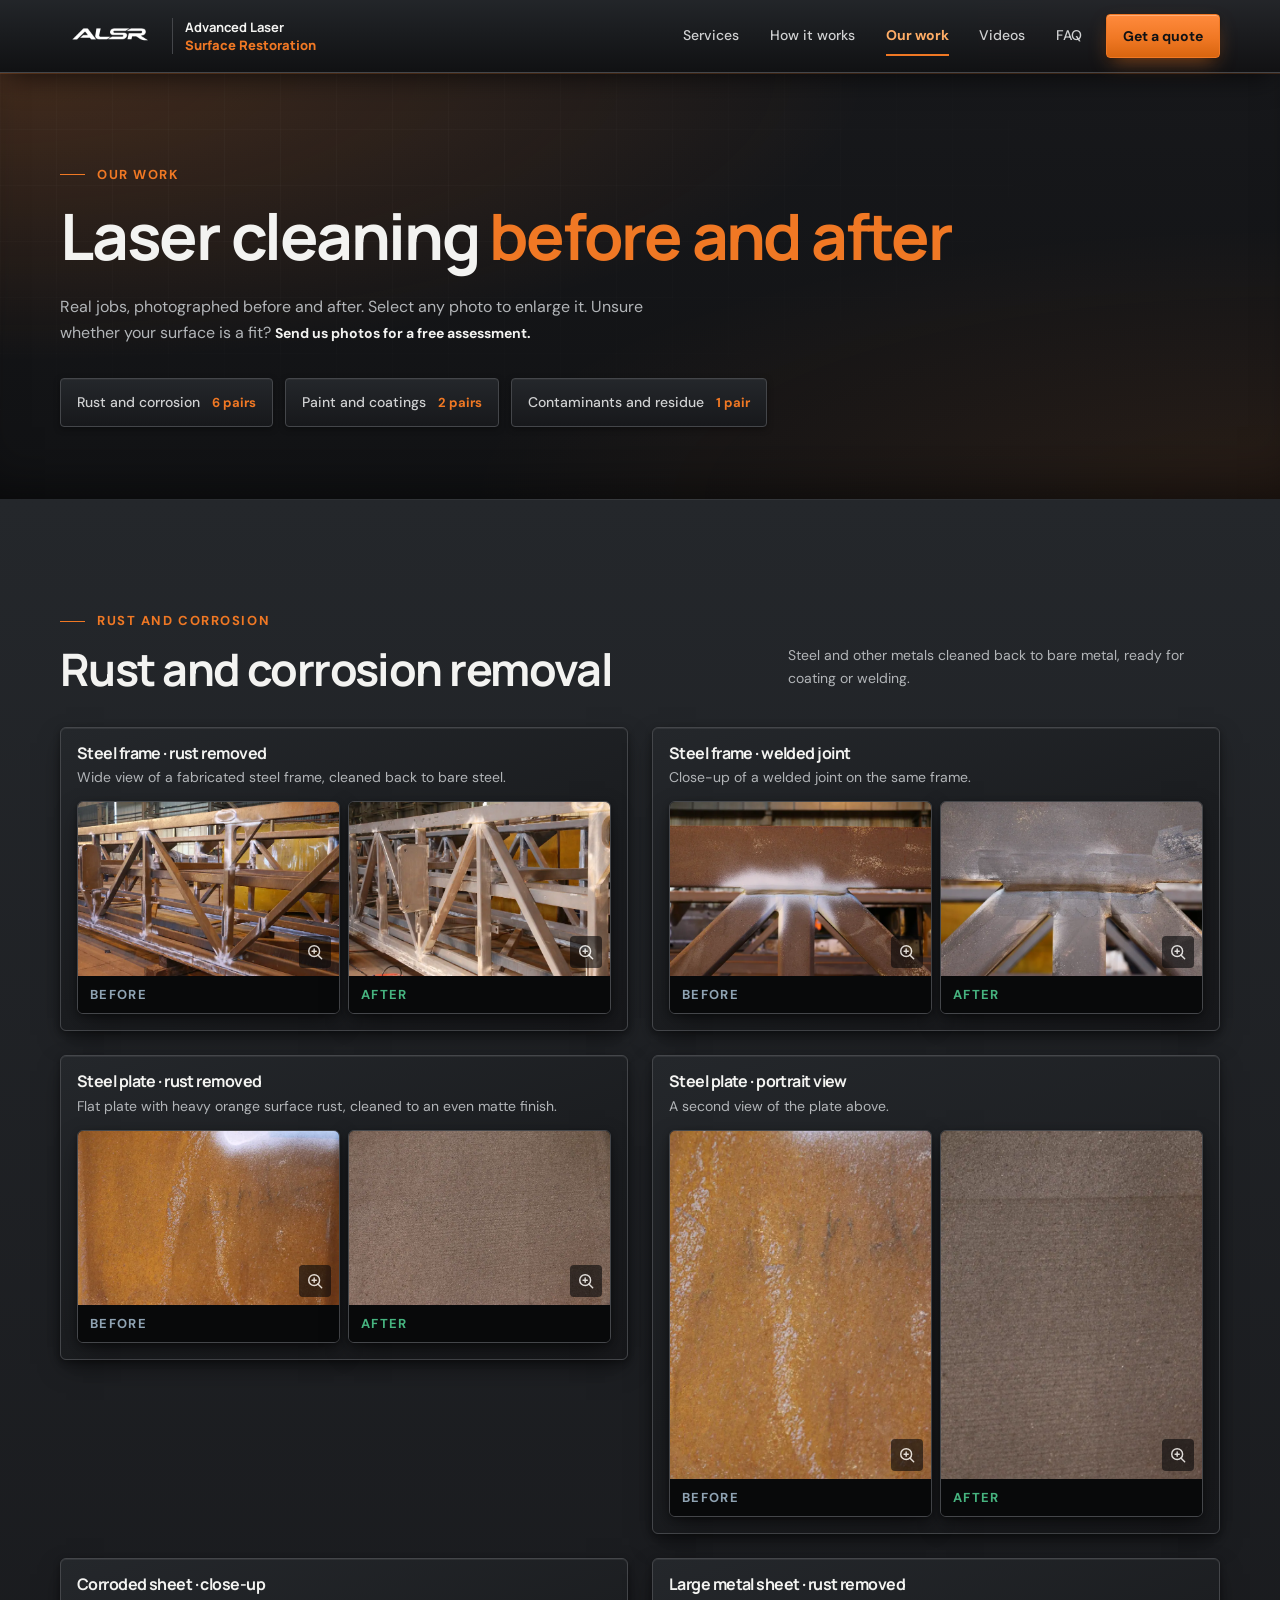
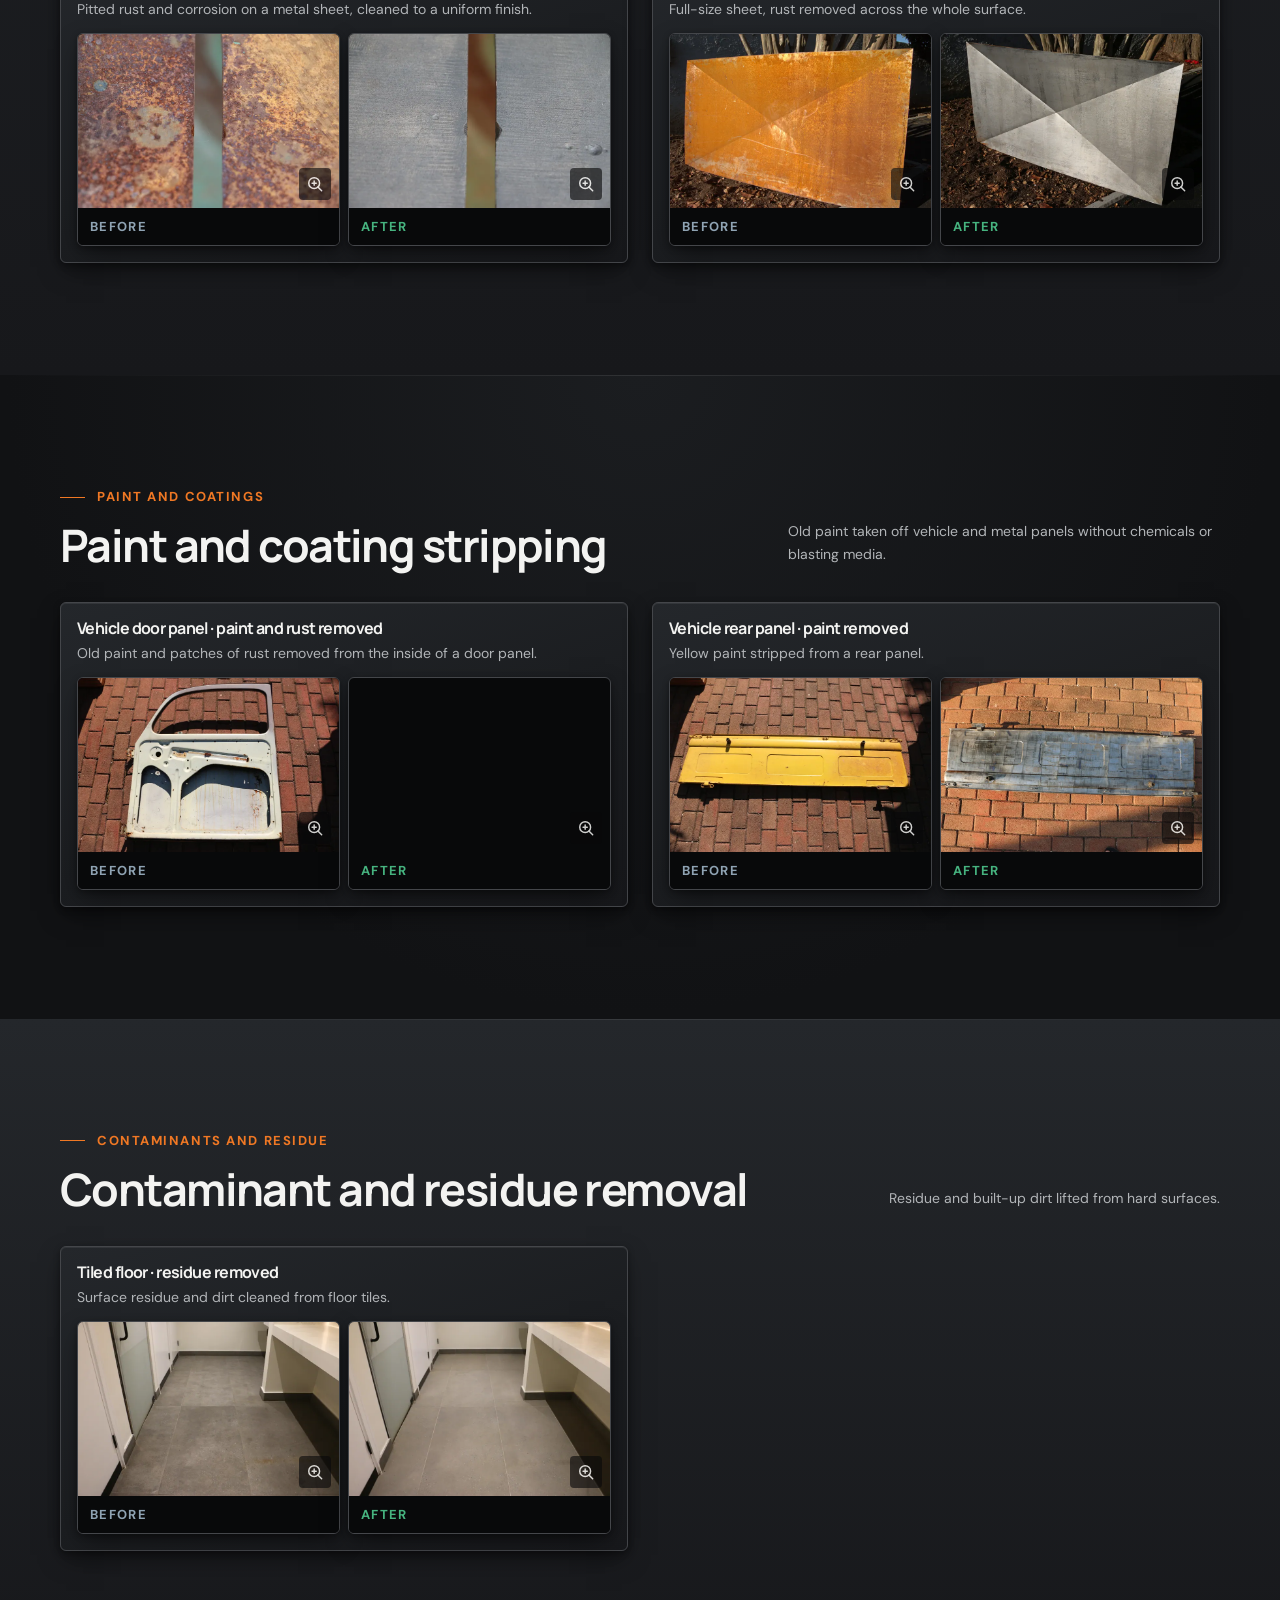
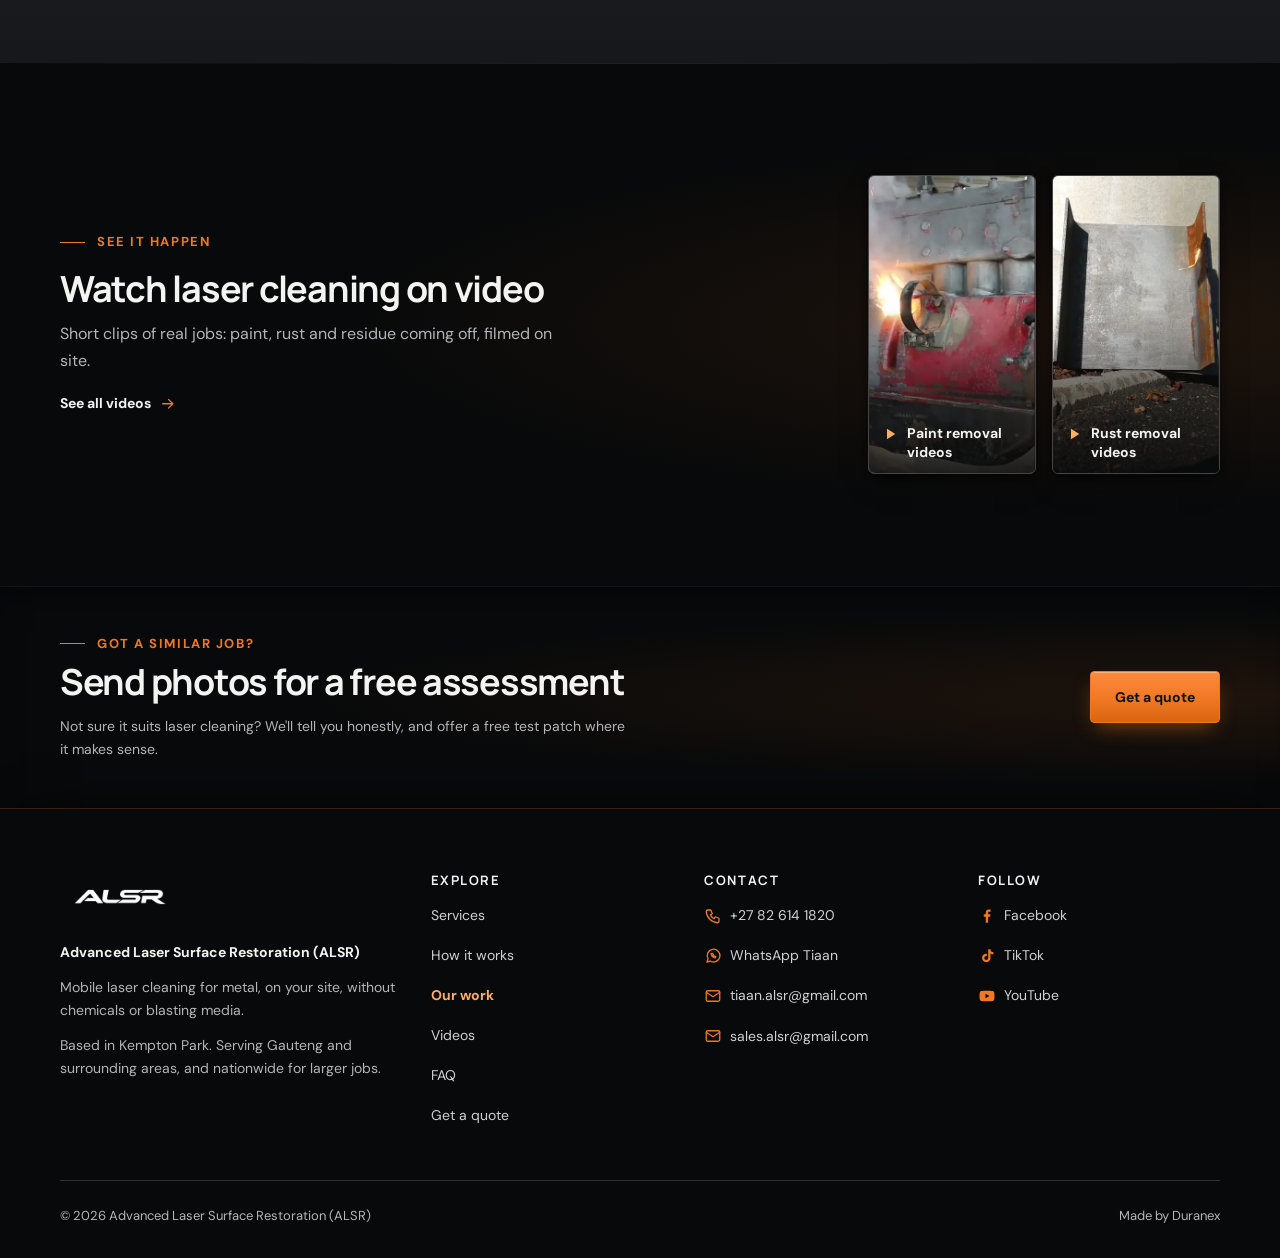
==== commit d6cfe8f9: "Phase 4: gallery and videos redesign, lightbox, click-to-load video, optimised images Co-Authored-By" ====
--- a/gallery.html
+++ b/gallery.html
@@ -42,6 +42,17 @@
       <symbol id="i-leaf" viewBox="0 0 24 24"><path d="M5 19c0-8 5-14 15-14 0 10-6 15-14 15"/><path d="M5 19c2-5 5-8 9-10"/></symbol>
       <symbol id="i-truck" viewBox="0 0 24 24"><path d="M3 7h11v9H3zM14 10h4l3 3v3h-7"/><circle cx="7" cy="17.500" r="1.750"/><circle cx="17" cy="17.500" r="1.750"/></symbol>
       <symbol id="i-book" viewBox="0 0 24 24"><path d="M4 5a2 2 0 0 1 2-2h13v16H6a2 2 0 0 0-2 2V5ZM8 3v16"/></symbol>
+      <symbol id="i-user" viewBox="0 0 24 24"><circle cx="12" cy="8" r="4"/><path d="M4 21a8 8 0 0 1 16 0"/></symbol>
+      <symbol id="i-camera" viewBox="0 0 24 24"><path d="M4 8h3l2-3h6l2 3h3v11H4Z"/><circle cx="12" cy="13" r="3.500"/></symbol>
+      <symbol id="i-shield" viewBox="0 0 24 24"><path d="M12 3 5 6v5c0 4.500 3 8.500 7 10 4-1.500 7-5.500 7-10V6Z"/><path d="m9 12 2 2 4-4"/></symbol>
+      <symbol id="i-layers" viewBox="0 0 24 24"><path d="m12 3 9 5-9 5-9-5Z"/><path d="m3 13 9 5 9-5"/></symbol>
+      <symbol id="i-flame" viewBox="0 0 24 24"><path d="M12 21c-3.900 0-6.500-2.600-6.500-6.200 0-3.600 3-5.800 3.700-9.800 2.300 1.500 3.300 3.700 3.300 5.500 1-.5 1.800-1.700 2-3 2 1.700 4 4.200 4 7.300 0 3.600-2.600 6.200-6.500 6.200Z"/></symbol>
+      <symbol id="i-droplet" viewBox="0 0 24 24"><path d="M12 3s6 6.500 6 11a6 6 0 0 1-12 0c0-4.500 6-11 6-11Z"/></symbol>
+      <symbol id="i-brush" viewBox="0 0 24 24"><path d="M14 4 20 10l-7 7-6-6Z"/><path d="M7 11 4 14c-1 1-1 3 0 4l2 2c1 1 3 1 4 0l3-3"/></symbol>
+      <symbol id="i-clipboard" viewBox="0 0 24 24"><rect x="5" y="4" width="14" height="17" rx="2"/><path d="M9 4V3h6v1M9 11h6M9 15h4"/></symbol>
+      <symbol id="i-zoom" viewBox="0 0 24 24"><circle cx="11" cy="11" r="6.5"/><path d="m20 20-4.500-4.500M11 8.500v5M8.500 11h5"/></symbol>
+      <symbol id="i-chevron-left" viewBox="0 0 24 24"><path d="m15 5-7 7 7 7"/></symbol>
+      <symbol id="i-chevron-right" viewBox="0 0 24 24"><path d="m9 5 7 7-7 7"/></symbol>
       <symbol id="i-facebook" viewBox="0 0 24 24"><path d="M13.500 21v-8h2.700l.4-3.200h-3.100V7.800c0-.9.300-1.500 1.600-1.500h1.700V3.400c-.3 0-1.300-.1-2.400-.1-2.400 0-4 1.500-4 4.100v2.400H7.700V13h2.700v8z"/></symbol>
       <symbol id="i-tiktok" viewBox="0 0 24 24"><path d="M16.600 3h-3v11.600a2.600 2.600 0 1 1-2.600-2.600c.3 0 .5 0 .8.100V9a5.600 5.600 0 1 0 4.800 5.500V8.600a6.700 6.700 0 0 0 3.900 1.200V6.800A3.900 3.900 0 0 1 16.600 3z"/></symbol>
       <symbol id="i-youtube" viewBox="0 0 24 24"><path d="M21.600 7.200a2.500 2.500 0 0 0-1.800-1.800C18.200 5 12 5 12 5s-6.200 0-7.800.4A2.500 2.500 0 0 0 2.400 7.200C2 8.800 2 12 2 12s0 3.200.4 4.800a2.500 2.500 0 0 0 1.800 1.800C5.800 19 12 19 12 19s6.200 0 7.800-.4a2.500 2.500 0 0 0 1.800-1.800c.4-1.600.4-4.800.4-4.800s0-3.200-.4-4.800zM10 15V9l5.200 3z"/></symbol>
@@ -79,133 +90,269 @@
     <main id="main" tabindex="-1">
       <section class="interior-hero">
         <div class="container interior-hero-content">
-          <p class="eyebrow">Project gallery</p>
-          <h1>Before and after.<br /><em>See the difference.</em></h1>
-          <p>Browse real surface-restoration photos from our rust, paint and contaminant removal projects.</p>
+          <p class="eyebrow">Our work</p>
+          <h1>Laser cleaning <em>before and after</em></h1>
+          <p>Real jobs, photographed before and after. Select any photo to enlarge it. Unsure whether your surface is a fit? <a class="inline-link" href="index.html#contact">Send us photos for a free assessment.</a></p>
           <div class="chip-row" aria-label="Gallery categories">
-            <a class="chip" href="#rust">Rust removal <small>05 pairs</small></a>
-            <a class="chip" href="#paint">Paint removal <small>02 pairs</small></a>
-            <a class="chip" href="#contaminants">Contaminant removal <small>01 pair</small></a>
-          </div>
-        </div>
-      </section>
-
-      <section class="gallery-section section section--surface" id="rust">
+            <a class="chip" href="#rust">Rust and corrosion <small>6 pairs</small></a>
+            <a class="chip" href="#paint">Paint and coatings <small>2 pairs</small></a>
+            <a class="chip" href="#contaminants">Contaminants and residue <small>1 pair</small></a>
+          </div>
+        </div>
+      </section>
+
+      <!-- TODO client: confirm the material and what was removed for each pair below (titles use only what the photos show). "large-sheet": the old filename said aluminium but the photos look like rusted steel. "steel-plate" and "steel-plate-portrait" look like the same plate, so drop one if it is a duplicate. -->
+      <section class="gallery-section section section--surface" id="rust" aria-labelledby="rust-title">
         <div class="container">
           <div class="gallery-section-heading">
             <div>
-              <p class="eyebrow">01 / 05 project comparisons</p>
-              <h2>Rust <em>removal</em></h2>
+              <p class="eyebrow">Rust and corrosion</p>
+              <h2 id="rust-title">Rust and corrosion removal</h2>
             </div>
-            <p>Laser cleaning precisely removes corrosion while preserving the underlying metal surface.</p>
+            <p>Steel and other metals cleaned back to bare metal, ready for coating or welding.</p>
           </div>
           <div class="before-after-grid">
             <article class="card before-after-pair">
-              <h3>Steel frame restoration</h3>
-              <div class="comparison-photos">
-                <figure><img src="assets/images/StructureBefore_gallery.webp" alt="Steel frame before rust removal" loading="lazy" /><figcaption>Before</figcaption></figure>
-                <figure><img src="assets/images/StructureAfter_gallery.webp" alt="Steel frame after rust removal" loading="lazy" /><figcaption>After</figcaption></figure>
-              </div>
-            </article>
-            <article class="card before-after-pair">
-              <h3>Steel frame restoration</h3>
-              <div class="comparison-photos">
-                <figure><img src="assets/images/StructureCloseBefore_gallery.webp" alt="Metal surface before rust removal, project two" loading="lazy" /><figcaption>Before</figcaption></figure>
-                <figure><img src="assets/images/StructureCloseAfter_gallery.webp" alt="Metal surface after rust removal, project two" loading="lazy" /><figcaption>After</figcaption></figure>
-              </div>
-            </article>
-            <article class="card before-after-pair">
-              <h3>Rust removal · Project 02</h3>
-              <div class="comparison-photos">
-                <figure><img src="assets/images/CloseBefore_gallery.webp" alt="Metal surface before rust removal, project three" loading="lazy" /><figcaption>Before</figcaption></figure>
-                <figure><img src="assets/images/CloseAfter_gallery.webp" alt="Metal surface after rust removal, project three" loading="lazy" /><figcaption>After</figcaption></figure>
-              </div>
-            </article>
-            <article class="card before-after-pair">
-              <h3>Rust removal · Project 03</h3>
-              <div class="comparison-photos">
-                <figure><img src="assets/images/SheetBefore_gallery.webp" alt="Metal surface before rust removal, project four" loading="lazy" /><figcaption>Before</figcaption></figure>
-                <figure><img src="assets/images/SheetAfter_gallery.webp" alt="Metal surface after rust removal, project four" loading="lazy" /><figcaption>After</figcaption></figure>
-              </div>
-            </article>
-            <article class="card before-after-pair">
-              <h3>Rust removal · Project 04</h3>
-              <div class="comparison-photos">
-                <figure><img src="assets/images/AluminumSheetBefore_gallery.webp" alt="Metal surface before rust removal, project five" loading="lazy" /><figcaption>Before</figcaption></figure>
-                <figure><img src="assets/images/AluminumSheetAfter_gallery.webp" alt="Metal surface after rust removal, project five" loading="lazy" /><figcaption>After</figcaption></figure>
-              </div>
-            </article>
-          </div>
-        </div>
-      </section>
-
-      <section class="gallery-section section section--alt" id="paint">
+              <h3>Steel frame · rust removed</h3>
+              <p class="pair-meta">Wide view of a fabricated steel frame, cleaned back to bare steel.</p>
+              <div class="comparison-photos">
+                <figure>
+                  <a class="lightbox-link" href="assets/img/work/steel-frame-before-1600.webp" data-lightbox data-caption="Steel frame · rust removed (before)">
+                    <img src="assets/img/work/steel-frame-before-800.webp" srcset="assets/img/work/steel-frame-before-800.webp 800w, assets/img/work/steel-frame-before-1600.webp 1600w" sizes="(max-width: 680px) 44vw, 270px" width="800" height="533" alt="Steel frame before laser cleaning, covered in brown surface rust" loading="lazy" decoding="async" />
+                    <span class="zoom-hint" aria-hidden="true"><svg class="icon"><use href="#i-zoom" /></svg></span>
+                  </a>
+                  <figcaption><span class="tag tag--before">Before</span></figcaption>
+                </figure>
+                <figure>
+                  <a class="lightbox-link" href="assets/img/work/steel-frame-after-1600.webp" data-lightbox data-caption="Steel frame · rust removed (after)">
+                    <img src="assets/img/work/steel-frame-after-800.webp" srcset="assets/img/work/steel-frame-after-800.webp 800w, assets/img/work/steel-frame-after-1600.webp 1600w" sizes="(max-width: 680px) 44vw, 270px" width="800" height="533" alt="The same steel frame after laser cleaning, rust removed back to bare metal" loading="lazy" decoding="async" />
+                    <span class="zoom-hint" aria-hidden="true"><svg class="icon"><use href="#i-zoom" /></svg></span>
+                  </a>
+                  <figcaption><span class="tag tag--after">After</span></figcaption>
+                </figure>
+              </div>
+            </article>
+            <article class="card before-after-pair">
+              <h3>Steel frame · welded joint</h3>
+              <p class="pair-meta">Close-up of a welded joint on the same frame.</p>
+              <div class="comparison-photos">
+                <figure>
+                  <a class="lightbox-link" href="assets/img/work/steel-frame-joint-before-1600.webp" data-lightbox data-caption="Steel frame · welded joint (before)">
+                    <img src="assets/img/work/steel-frame-joint-before-800.webp" srcset="assets/img/work/steel-frame-joint-before-800.webp 800w, assets/img/work/steel-frame-joint-before-1600.webp 1600w" sizes="(max-width: 680px) 44vw, 270px" width="800" height="533" alt="Close-up of a rusted welded joint on a steel frame before laser cleaning" loading="lazy" decoding="async" />
+                    <span class="zoom-hint" aria-hidden="true"><svg class="icon"><use href="#i-zoom" /></svg></span>
+                  </a>
+                  <figcaption><span class="tag tag--before">Before</span></figcaption>
+                </figure>
+                <figure>
+                  <a class="lightbox-link" href="assets/img/work/steel-frame-joint-after-1600.webp" data-lightbox data-caption="Steel frame · welded joint (after)">
+                    <img src="assets/img/work/steel-frame-joint-after-800.webp" srcset="assets/img/work/steel-frame-joint-after-800.webp 800w, assets/img/work/steel-frame-joint-after-1600.webp 1600w" sizes="(max-width: 680px) 44vw, 270px" width="800" height="533" alt="The same welded joint after laser cleaning, rust removed and the weld visible" loading="lazy" decoding="async" />
+                    <span class="zoom-hint" aria-hidden="true"><svg class="icon"><use href="#i-zoom" /></svg></span>
+                  </a>
+                  <figcaption><span class="tag tag--after">After</span></figcaption>
+                </figure>
+              </div>
+            </article>
+            <article class="card before-after-pair">
+              <h3>Steel plate · rust removed</h3>
+              <p class="pair-meta">Flat plate with heavy orange surface rust, cleaned to an even matte finish.</p>
+              <div class="comparison-photos">
+                <figure>
+                  <a class="lightbox-link" href="assets/img/work/steel-plate-before-1600.webp" data-lightbox data-caption="Steel plate · rust removed (before)">
+                    <img src="assets/img/work/steel-plate-before-800.webp" srcset="assets/img/work/steel-plate-before-800.webp 800w, assets/img/work/steel-plate-before-1600.webp 1600w" sizes="(max-width: 680px) 44vw, 270px" width="800" height="533" alt="Steel plate before laser cleaning, covered in orange rust" loading="lazy" decoding="async" />
+                    <span class="zoom-hint" aria-hidden="true"><svg class="icon"><use href="#i-zoom" /></svg></span>
+                  </a>
+                  <figcaption><span class="tag tag--before">Before</span></figcaption>
+                </figure>
+                <figure>
+                  <a class="lightbox-link" href="assets/img/work/steel-plate-after-1600.webp" data-lightbox data-caption="Steel plate · rust removed (after)">
+                    <img src="assets/img/work/steel-plate-after-800.webp" srcset="assets/img/work/steel-plate-after-800.webp 800w, assets/img/work/steel-plate-after-1600.webp 1600w" sizes="(max-width: 680px) 44vw, 270px" width="800" height="533" alt="The same plate after laser cleaning, an even matte grey surface" loading="lazy" decoding="async" />
+                    <span class="zoom-hint" aria-hidden="true"><svg class="icon"><use href="#i-zoom" /></svg></span>
+                  </a>
+                  <figcaption><span class="tag tag--after">After</span></figcaption>
+                </figure>
+              </div>
+            </article>
+            <article class="card before-after-pair">
+              <h3>Steel plate · portrait view</h3>
+              <p class="pair-meta">A second view of the plate above.</p>
+              <div class="comparison-photos comparison-photos--portrait">
+                <figure>
+                  <a class="lightbox-link" href="assets/img/work/steel-plate-portrait-before-1200.webp" data-lightbox data-caption="Steel plate · portrait view (before)">
+                    <img src="assets/img/work/steel-plate-portrait-before-600.webp" srcset="assets/img/work/steel-plate-portrait-before-600.webp 600w, assets/img/work/steel-plate-portrait-before-1200.webp 1200w" sizes="(max-width: 680px) 44vw, 270px" width="600" height="900" alt="Portrait view of the rusted steel plate before laser cleaning" loading="lazy" decoding="async" />
+                    <span class="zoom-hint" aria-hidden="true"><svg class="icon"><use href="#i-zoom" /></svg></span>
+                  </a>
+                  <figcaption><span class="tag tag--before">Before</span></figcaption>
+                </figure>
+                <figure>
+                  <a class="lightbox-link" href="assets/img/work/steel-plate-portrait-after-1200.webp" data-lightbox data-caption="Steel plate · portrait view (after)">
+                    <img src="assets/img/work/steel-plate-portrait-after-600.webp" srcset="assets/img/work/steel-plate-portrait-after-600.webp 600w, assets/img/work/steel-plate-portrait-after-1200.webp 1200w" sizes="(max-width: 680px) 44vw, 270px" width="600" height="900" alt="Portrait view of the steel plate after laser cleaning, rust removed" loading="lazy" decoding="async" />
+                    <span class="zoom-hint" aria-hidden="true"><svg class="icon"><use href="#i-zoom" /></svg></span>
+                  </a>
+                  <figcaption><span class="tag tag--after">After</span></figcaption>
+                </figure>
+              </div>
+            </article>
+            <article class="card before-after-pair">
+              <h3>Corroded sheet · close-up</h3>
+              <p class="pair-meta">Pitted rust and corrosion on a metal sheet, cleaned to a uniform finish.</p>
+              <div class="comparison-photos">
+                <figure>
+                  <a class="lightbox-link" href="assets/img/work/corroded-sheet-before-1600.webp" data-lightbox data-caption="Corroded sheet · close-up (before)">
+                    <img src="assets/img/work/corroded-sheet-before-800.webp" srcset="assets/img/work/corroded-sheet-before-800.webp 800w, assets/img/work/corroded-sheet-before-1600.webp 1600w" sizes="(max-width: 680px) 44vw, 270px" width="800" height="533" alt="Close-up of a metal sheet before laser cleaning, with heavy rust spotting and corrosion" loading="lazy" decoding="async" />
+                    <span class="zoom-hint" aria-hidden="true"><svg class="icon"><use href="#i-zoom" /></svg></span>
+                  </a>
+                  <figcaption><span class="tag tag--before">Before</span></figcaption>
+                </figure>
+                <figure>
+                  <a class="lightbox-link" href="assets/img/work/corroded-sheet-after-1600.webp" data-lightbox data-caption="Corroded sheet · close-up (after)">
+                    <img src="assets/img/work/corroded-sheet-after-800.webp" srcset="assets/img/work/corroded-sheet-after-800.webp 800w, assets/img/work/corroded-sheet-after-1600.webp 1600w" sizes="(max-width: 680px) 44vw, 270px" width="800" height="533" alt="The same metal sheet after laser cleaning, a clean uniform grey surface" loading="lazy" decoding="async" />
+                    <span class="zoom-hint" aria-hidden="true"><svg class="icon"><use href="#i-zoom" /></svg></span>
+                  </a>
+                  <figcaption><span class="tag tag--after">After</span></figcaption>
+                </figure>
+              </div>
+            </article>
+            <article class="card before-after-pair">
+              <h3>Large metal sheet · rust removed</h3>
+              <p class="pair-meta">Full-size sheet, rust removed across the whole surface.</p>
+              <div class="comparison-photos">
+                <figure>
+                  <a class="lightbox-link" href="assets/img/work/large-sheet-before-1600.webp" data-lightbox data-caption="Large metal sheet · rust removed (before)">
+                    <img src="assets/img/work/large-sheet-before-800.webp" srcset="assets/img/work/large-sheet-before-800.webp 800w, assets/img/work/large-sheet-before-1600.webp 1600w" sizes="(max-width: 680px) 44vw, 270px" width="800" height="534" alt="Large metal sheet before laser cleaning, covered in orange rust" loading="lazy" decoding="async" />
+                    <span class="zoom-hint" aria-hidden="true"><svg class="icon"><use href="#i-zoom" /></svg></span>
+                  </a>
+                  <figcaption><span class="tag tag--before">Before</span></figcaption>
+                </figure>
+                <figure>
+                  <a class="lightbox-link" href="assets/img/work/large-sheet-after-1600.webp" data-lightbox data-caption="Large metal sheet · rust removed (after)">
+                    <img src="assets/img/work/large-sheet-after-800.webp" srcset="assets/img/work/large-sheet-after-800.webp 800w, assets/img/work/large-sheet-after-1600.webp 1600w" sizes="(max-width: 680px) 44vw, 270px" width="800" height="533" alt="The same large metal sheet after laser cleaning, rust removed back to bare metal" loading="lazy" decoding="async" />
+                    <span class="zoom-hint" aria-hidden="true"><svg class="icon"><use href="#i-zoom" /></svg></span>
+                  </a>
+                  <figcaption><span class="tag tag--after">After</span></figcaption>
+                </figure>
+              </div>
+            </article>
+          </div>
+        </div>
+      </section>
+
+      <section class="gallery-section section section--alt" id="paint" aria-labelledby="paint-title">
         <div class="container">
           <div class="gallery-section-heading">
             <div>
-              <p class="eyebrow">02 / 02 project comparisons</p>
-              <h2>Paint <em>removal</em></h2>
+              <p class="eyebrow">Paint and coatings</p>
+              <h2 id="paint-title">Paint and coating stripping</h2>
             </div>
-            <p>Remove old coatings and prepare surfaces for refinishing with a controlled, chemical-free process.</p>
+            <p>Old paint taken off vehicle and metal panels without chemicals or blasting media.</p>
           </div>
           <div class="before-after-grid">
             <article class="card before-after-pair">
-              <h3>Paint removal · Project 01</h3>
-              <div class="comparison-photos">
-                <figure><img src="assets/images/CarDoorBefore_gallery.webp" alt="Painted surface before laser cleaning" loading="lazy" /><figcaption>Before</figcaption></figure>
-                <figure><img src="assets/images/CarDoorAfter_gallery.webp" alt="Surface after paint removal" loading="lazy" /><figcaption>After</figcaption></figure>
-              </div>
-            </article>
-            <article class="card before-after-pair">
-              <h3>Paint removal · Project 02</h3>
-              <div class="comparison-photos">
-                <figure><img src="assets/images/CarBackBefore_gallery.webp" alt="Painted surface before laser cleaning, project two" loading="lazy" /><figcaption>Before</figcaption></figure>
-                <figure><img src="assets/images/CarBackAfter_gallery.webp" alt="Surface after paint removal, project two" loading="lazy" /><figcaption>After</figcaption></figure>
-              </div>
-            </article>
-          </div>
-        </div>
-      </section>
-
-      <section class="gallery-section section section--surface" id="contaminants">
+              <h3>Vehicle door panel · paint and rust removed</h3>
+              <p class="pair-meta">Old paint and patches of rust removed from the inside of a door panel.</p>
+              <div class="comparison-photos">
+                <figure>
+                  <a class="lightbox-link" href="assets/img/work/vehicle-door-before-1600.webp" data-lightbox data-caption="Vehicle door panel · paint and rust removed (before)">
+                    <img src="assets/img/work/vehicle-door-before-800.webp" srcset="assets/img/work/vehicle-door-before-800.webp 800w, assets/img/work/vehicle-door-before-1600.webp 1600w" sizes="(max-width: 680px) 44vw, 270px" width="800" height="533" alt="Vehicle door panel before laser cleaning, with old cream paint and rust patches" loading="lazy" decoding="async" />
+                    <span class="zoom-hint" aria-hidden="true"><svg class="icon"><use href="#i-zoom" /></svg></span>
+                  </a>
+                  <figcaption><span class="tag tag--before">Before</span></figcaption>
+                </figure>
+                <figure>
+                  <a class="lightbox-link" href="assets/img/work/vehicle-door-after-1600.webp" data-lightbox data-caption="Vehicle door panel · paint and rust removed (after)">
+                    <img src="assets/img/work/vehicle-door-after-800.webp" srcset="assets/img/work/vehicle-door-after-800.webp 800w, assets/img/work/vehicle-door-after-1600.webp 1600w" sizes="(max-width: 680px) 44vw, 270px" width="800" height="533" alt="The same door panel after laser cleaning, stripped back to bare metal" loading="lazy" decoding="async" />
+                    <span class="zoom-hint" aria-hidden="true"><svg class="icon"><use href="#i-zoom" /></svg></span>
+                  </a>
+                  <figcaption><span class="tag tag--after">After</span></figcaption>
+                </figure>
+              </div>
+            </article>
+            <article class="card before-after-pair">
+              <h3>Vehicle rear panel · paint removed</h3>
+              <p class="pair-meta">Yellow paint stripped from a rear panel.</p>
+              <div class="comparison-photos">
+                <figure>
+                  <a class="lightbox-link" href="assets/img/work/vehicle-rear-panel-before-1600.webp" data-lightbox data-caption="Vehicle rear panel · paint removed (before)">
+                    <img src="assets/img/work/vehicle-rear-panel-before-800.webp" srcset="assets/img/work/vehicle-rear-panel-before-800.webp 800w, assets/img/work/vehicle-rear-panel-before-1600.webp 1600w" sizes="(max-width: 680px) 44vw, 270px" width="800" height="533" alt="Yellow-painted vehicle rear panel before laser cleaning" loading="lazy" decoding="async" />
+                    <span class="zoom-hint" aria-hidden="true"><svg class="icon"><use href="#i-zoom" /></svg></span>
+                  </a>
+                  <figcaption><span class="tag tag--before">Before</span></figcaption>
+                </figure>
+                <figure>
+                  <a class="lightbox-link" href="assets/img/work/vehicle-rear-panel-after-1600.webp" data-lightbox data-caption="Vehicle rear panel · paint removed (after)">
+                    <img src="assets/img/work/vehicle-rear-panel-after-800.webp" srcset="assets/img/work/vehicle-rear-panel-after-800.webp 800w, assets/img/work/vehicle-rear-panel-after-1600.webp 1600w" sizes="(max-width: 680px) 44vw, 270px" width="800" height="533" alt="The same rear panel after laser cleaning, paint removed back to bare metal" loading="lazy" decoding="async" />
+                    <span class="zoom-hint" aria-hidden="true"><svg class="icon"><use href="#i-zoom" /></svg></span>
+                  </a>
+                  <figcaption><span class="tag tag--after">After</span></figcaption>
+                </figure>
+              </div>
+            </article>
+          </div>
+        </div>
+      </section>
+
+      <section class="gallery-section section section--surface" id="contaminants" aria-labelledby="contaminants-title">
         <div class="container">
           <div class="gallery-section-heading">
             <div>
-              <p class="eyebrow">03 / 01 project comparison</p>
-              <h2>Contaminant <em>removal</em></h2>
+              <p class="eyebrow">Contaminants and residue</p>
+              <h2 id="contaminants-title">Contaminant and residue removal</h2>
             </div>
-            <p>See a before-and-after example of surface contaminants removed using laser cleaning.</p>
+            <p>Residue and built-up dirt lifted from hard surfaces.</p>
           </div>
           <div class="before-after-grid">
             <article class="card before-after-pair">
-              <h3>Surface contaminant removal</h3>
-              <div class="comparison-photos">
-                <figure><img src="assets/images/FloorBefore_gallery.webp" alt="Surface before laser contaminant removal" loading="lazy" /><figcaption>Before</figcaption></figure>
-                <figure><img src="assets/images/FloorAfter_gallery.webp" alt="Surface after laser contaminant removal" loading="lazy" /><figcaption>After</figcaption></figure>
-              </div>
-            </article>
-          </div>
-        </div>
-      </section>
-
-      <section class="band gallery-video-teaser">
-        <div class="container gallery-video-content">
-          <div class="gallery-video-copy">
-            <p class="eyebrow">Want to see the process?</p>
-            <h2>Watch laser cleaning <em>in action.</em></h2>
-            <p>See our project videos on the dedicated video page.</p>
+              <h3>Tiled floor · residue removed</h3>
+              <p class="pair-meta">Surface residue and dirt cleaned from floor tiles.</p>
+              <div class="comparison-photos">
+                <figure>
+                  <a class="lightbox-link" href="assets/img/work/tiled-floor-before-1600.webp" data-lightbox data-caption="Tiled floor · residue removed (before)">
+                    <img src="assets/img/work/tiled-floor-before-800.webp" srcset="assets/img/work/tiled-floor-before-800.webp 800w, assets/img/work/tiled-floor-before-1600.webp 1600w" sizes="(max-width: 680px) 44vw, 270px" width="800" height="533" alt="Tiled floor before laser cleaning, with surface residue and staining" loading="lazy" decoding="async" />
+                    <span class="zoom-hint" aria-hidden="true"><svg class="icon"><use href="#i-zoom" /></svg></span>
+                  </a>
+                  <figcaption><span class="tag tag--before">Before</span></figcaption>
+                </figure>
+                <figure>
+                  <a class="lightbox-link" href="assets/img/work/tiled-floor-after-1600.webp" data-lightbox data-caption="Tiled floor · residue removed (after)">
+                    <img src="assets/img/work/tiled-floor-after-800.webp" srcset="assets/img/work/tiled-floor-after-800.webp 800w, assets/img/work/tiled-floor-after-1600.webp 1600w" sizes="(max-width: 680px) 44vw, 270px" width="800" height="533" alt="The same tiled floor after laser cleaning, residue removed" loading="lazy" decoding="async" />
+                    <span class="zoom-hint" aria-hidden="true"><svg class="icon"><use href="#i-zoom" /></svg></span>
+                  </a>
+                  <figcaption><span class="tag tag--after">After</span></figcaption>
+                </figure>
+              </div>
+            </article>
+          </div>
+        </div>
+      </section>
+
+      <section class="section section--deep video-teaser" aria-labelledby="teaser-title">
+        <div class="container video-teaser-layout">
+          <div class="video-teaser-copy">
+            <p class="eyebrow">See it happen</p>
+            <h2 id="teaser-title">Watch laser cleaning on video</h2>
+            <p>Short clips of real jobs: paint, rust and residue coming off, filmed on site.</p>
+            <a class="inline-link" href="videos.html">See all videos <svg class="icon" aria-hidden="true"><use href="#i-arrow-right" /></svg></a>
           </div>
           <div class="video-teaser-cards">
-            <a class="video-teaser-card" href="videos.html#paint-videos" aria-label="Watch paint removal videos">
-              <img src="assets/images/CarBackVidScreenShot_result.webp" alt="" loading="lazy" />
-              <svg class="icon icon--fill" aria-hidden="true"><use href="#i-play" /></svg>
+            <a class="video-teaser-card" href="videos.html#paint-videos">
+              <img src="assets/img/video-posters/motor-paint.webp" width="360" height="640" alt="" loading="lazy" decoding="async" />
+              <span class="video-teaser-label"><svg class="icon icon--fill" aria-hidden="true"><use href="#i-play" /></svg>Paint removal videos</span>
             </a>
-            <a class="video-teaser-card" href="videos.html#rust-videos" aria-label="Watch rust removal videos">
-              <img src="assets/images/EngineVidScreenShot_result.webp" alt="" loading="lazy" />
-              <svg class="icon icon--fill" aria-hidden="true"><use href="#i-play" /></svg>
+            <a class="video-teaser-card" href="videos.html#rust-videos">
+              <img src="assets/img/video-posters/steel-panel-rust.webp" width="360" height="640" alt="" loading="lazy" decoding="async" />
+              <span class="video-teaser-label"><svg class="icon icon--fill" aria-hidden="true"><use href="#i-play" /></svg>Rust removal videos</span>
             </a>
           </div>
-          <a class="button button--small" href="videos.html">View all videos</a>
+        </div>
+      </section>
+
+      <section class="band" aria-labelledby="cta-title">
+        <div class="container band-content">
+          <div>
+            <p class="eyebrow">Got a similar job?</p>
+            <h2 id="cta-title">Send photos for a free assessment</h2>
+            <p class="band-note">Not sure it suits laser cleaning? We'll tell you honestly, and offer a free test patch where it makes sense.</p>
+          </div>
+          <a class="button" href="index.html#contact">Get a quote</a>
         </div>
       </section>
     </main>
--- a/assets/css/site.css
+++ b/assets/css/site.css
@@ -1138,7 +1138,7 @@
   }
 }
 
-/* ---------- Pages (existing content, kept in place until Phase 3/4) ---------- */
+/* ---------- Pages (home rebuilt in Phase 3; gallery/videos blocks until Phase 4) ---------- */
 @layer pages {
   /* Hero (home) + interior hero */
   .hero,
@@ -1174,69 +1174,105 @@
     position: relative;
   }
 
-  .scripture-note {
-    display: inline-flex;
+  .interior-hero {
+    padding: clamp(56px, 8vw, 92px) 0 clamp(44px, 6vw, 72px);
+  }
+
+  .interior-hero-content > p:not(.eyebrow) {
+    max-width: 40rem;
+    margin-bottom: var(--sp-6);
+    color: var(--muted);
+  }
+
+  /* ===== Home ===== */
+
+  /* 1. Hero */
+  .hero-layout {
+    display: grid;
+    grid-template-columns: minmax(0, 1.05fr) minmax(0, 0.95fr);
+    align-items: center;
+    gap: clamp(40px, 6vw, 80px);
+  }
+
+  .hero-description {
+    max-width: 36rem;
+    margin-bottom: var(--sp-6);
+    color: var(--muted);
+    font-size: var(--fs-md);
+    line-height: 1.7;
+  }
+
+  .hero-helper {
+    margin: var(--sp-4) 0 0;
+    color: var(--muted);
+    font-size: var(--fs-sm);
+  }
+
+  .hero-helper a,
+  .compare-note a,
+  .industry-item a {
+    color: var(--accent-light);
+    font-weight: 700;
+    text-decoration: underline;
+    text-decoration-thickness: 1px;
+    text-underline-offset: 3px;
+  }
+
+  .hero-helper a:hover,
+  .compare-note a:hover,
+  .industry-item a:hover {
+    color: var(--accent-hover);
+  }
+
+  .hero-points {
+    display: flex;
+    flex-wrap: wrap;
+    gap: var(--sp-3) var(--sp-5);
+    margin: var(--sp-6) 0 0;
+    padding: var(--sp-5) 0 0;
+    border-top: 1px solid var(--line);
+    color: var(--text-2);
+    font-size: var(--fs-sm);
+    font-weight: 500;
+    list-style: none;
+  }
+
+  .hero-points li {
+    display: flex;
     align-items: center;
     gap: var(--sp-2);
-    margin: 0 0 var(--sp-5);
+  }
+
+  .hero-points .icon {
+    color: var(--accent);
+  }
+
+  /* Scripture: quiet sign-off under the hero copy, never above the H1 */
+  .scripture-note,
+  .values-note {
+    display: flex;
+    align-items: center;
+    gap: var(--sp-2);
+    margin: var(--sp-5) 0 0;
+    color: var(--muted);
+    font-size: var(--fs-xs);
+    letter-spacing: 0.04em;
+  }
+
+  .scripture-note strong {
     color: var(--accent-light);
     font-family: var(--font-heading);
-    font-size: var(--fs-sm);
-    font-weight: 700;
-    letter-spacing: 0.06em;
-  }
-
-  .scripture-note .icon {
+  }
+
+  .scripture-note .icon,
+  .values-note .icon {
     color: var(--accent);
-  }
-
-  .hero-layout {
-    display: grid;
-    grid-template-columns: 1.04fr 0.96fr;
-    align-items: center;
-    gap: clamp(40px, 7vw, 96px);
-  }
-
-  .hero-description {
-    max-width: 34rem;
-    margin-bottom: var(--sp-6);
-    color: var(--muted);
-    font-size: var(--fs-md);
-    line-height: 1.75;
-  }
-
-  .hero-points {
-    display: flex;
-    flex-wrap: wrap;
-    gap: var(--sp-3) var(--sp-5);
-    margin-top: var(--sp-7);
-    padding-top: var(--sp-5);
-    border-top: 1px solid var(--line);
-    color: var(--text-2);
-    font-size: var(--fs-sm);
-    font-weight: 500;
-  }
-
-  .hero-points > div {
-    display: flex;
-    align-items: center;
-    gap: var(--sp-2);
-  }
-
-  .hero-points .icon {
-    color: var(--accent);
-  }
-
-  .text-link span {
-    display: block;
-    color: var(--muted);
-    font-size: var(--fs-xs);
-    font-weight: 500;
   }
 
   .hero-visual {
     position: relative;
     isolation: isolate;
+    margin: 0;
   }
 
   .hero-visual::before {
@@ -1244,28 +1280,52 @@
     z-index: -1;
     inset: 22px -18px -18px 22px;
     border: 1px solid color-mix(in srgb, var(--accent) 40%, transparent);
-    border-radius: var(--radius);
+    border-radius: var(--radius-lg);
     background: linear-gradient(135deg, var(--accent-wash), transparent 60%);
     content: "";
   }
 
-  .hero-image {
+  .hero-compare {
+    display: grid;
+    overflow: hidden;
+    grid-template-columns: 1fr 1fr;
+    gap: 3px;
+    border-radius: var(--radius-lg);
+    background: var(--bg-0);
+    box-shadow: var(--shadow-lg), 0 0 0 1px rgb(255 255 255 / 8%);
+  }
+
+  .hero-compare-item {
+    position: relative;
+    min-width: 0;
+  }
+
+  .hero-compare img {
     width: 100%;
-    height: 510px;
-    border-radius: var(--radius);
-    box-shadow: var(--shadow-lg), 0 0 0 1px rgb(255 255 255 / 8%);
+    height: clamp(320px, 38vw, 500px);
     object-fit: cover;
   }
 
-  .image-caption {
+  .photo-tag {
     position: absolute;
-    right: -24px;
-    bottom: 32px;
-    display: flex;
-    max-width: 330px;
+    top: var(--sp-3);
+    left: var(--sp-3);
+    padding: var(--sp-1) var(--sp-3);
+    border: 1px solid currentColor;
+    border-radius: var(--radius-pill);
+    background: color-mix(in srgb, var(--bg-0) 82%, transparent);
+    backdrop-filter: blur(6px);
+  }
+
+  .hero-caption {
+    position: absolute;
+    right: -16px;
+    bottom: 24px;
+    display: flex;
+    max-width: 300px;
     align-items: center;
     gap: var(--sp-3);
-    padding: var(--sp-4) var(--sp-5);
+    padding: var(--sp-3) var(--sp-4);
     border: 1px solid var(--line-strong);
     border-radius: var(--radius);
     background: linear-gradient(160deg, var(--surface-2), var(--surface));
@@ -1273,10 +1333,9 @@
     color: var(--muted);
     font-size: var(--fs-xs);
     line-height: 1.55;
-    backdrop-filter: blur(8px);
-  }
-
-  .image-caption strong {
+  }
+
+  .hero-caption strong {
     color: var(--text);
     font-size: var(--fs-sm);
   }
@@ -1292,128 +1351,304 @@
     color: var(--accent);
   }
 
-  .hero-stamp {
-    position: absolute;
-    top: 25px;
-    left: -22px;
-    display: grid;
-    width: 104px;
-    height: 104px;
-    align-content: center;
-    justify-items: center;
-    border: 1px solid var(--line-strong);
-    border-radius: 50%;
-    background: radial-gradient(circle at 30% 25%, var(--surface-2), var(--bg-0) 75%);
-    box-shadow: var(--shadow-md), var(--edge-light);
-    color: var(--text);
-    text-align: center;
-  }
-
-  .hero-stamp span {
-    color: var(--accent-light);
-    font-size: var(--fs-xs);
-    letter-spacing: 0.14em;
-  }
-
-  .hero-stamp strong {
-    margin-top: var(--sp-1);
-    font-family: var(--font-heading);
-    font-size: var(--fs-xs);
-    line-height: 1.3;
-  }
-
-  .interior-hero {
-    padding: clamp(56px, 8vw, 92px) 0 clamp(44px, 6vw, 72px);
-  }
-
-  .interior-hero-content > p:not(.eyebrow) {
-    max-width: 40rem;
-    margin-bottom: var(--sp-6);
-    color: var(--muted);
-  }
-
-  /* Intro / benefits / industries (home) */
-  .intro-layout {
-    display: grid;
-    grid-template-columns: 0.9fr 1.1fr;
-    gap: clamp(32px, 7vw, 90px);
-  }
-
-  .intro-layout .section-heading {
-    margin-bottom: 0;
-  }
-
-  .intro-copy {
-    max-width: 38rem;
-    color: var(--muted);
-  }
-
-  .intro-copy p {
-    margin-bottom: var(--sp-4);
-  }
-
-  .benefit-grid {
-    display: grid;
-    grid-template-columns: repeat(3, 1fr);
+  /* 2. Why ALSR strip */
+  .trust {
+    padding-block: var(--sp-7);
+  }
+
+  .trust-list {
+    display: grid;
+    grid-template-columns: repeat(4, minmax(0, 1fr));
     gap: var(--sp-5);
-  }
-
-  .benefit-card {
-    min-height: 260px;
-  }
-
-  .benefit-card::before {
+    margin: 0;
+    padding: 0;
+    list-style: none;
+  }
+
+  .trust-item {
+    display: flex;
+    align-items: flex-start;
+    gap: var(--sp-4);
+  }
+
+  .trust-item .card-icon {
+    flex: 0 0 44px;
+    margin: 0;
+  }
+
+  .trust-item h3 {
+    margin-bottom: var(--sp-1);
+    font-size: var(--fs-base);
+    letter-spacing: -0.01em;
+  }
+
+  .trust-item p {
+    margin: 0;
+    color: var(--muted);
+    font-size: var(--fs-sm);
+    line-height: 1.55;
+  }
+
+  /* 3. Services */
+  .service-card {
+    display: flex;
+    flex-direction: column;
+  }
+
+  .service-card::before {
     position: absolute;
     top: 0;
-    left: var(--sp-5);
+    left: var(--sp-6);
     width: 52px;
     height: 2px;
     background: linear-gradient(90deg, var(--accent), transparent);
     content: "";
   }
 
-  .benefit-card p {
-    color: var(--muted);
-    font-size: var(--fs-sm);
-  }
-
+  .service-card > p {
+    color: var(--muted);
+    font-size: var(--fs-sm);
+  }
+
+  .card .service-jobs {
+    margin: auto 0 0;
+    padding-top: var(--sp-4);
+    border-top: 1px solid var(--line);
+    color: var(--text-2);
+  }
+
+  .service-jobs strong {
+    color: var(--steel);
+    font-weight: 700;
+  }
+
+  .materials-card {
+    border-color: color-mix(in srgb, var(--accent) 40%, transparent);
+    background:
+      radial-gradient(ellipse at 100% 0%, var(--accent-wash), transparent 60%),
+      var(--grad-card);
+  }
+
+  .materials-list {
+    display: flex;
+    flex-wrap: wrap;
+    gap: var(--sp-2);
+    margin: var(--sp-4) 0;
+    padding: 0;
+    list-style: none;
+  }
+
+  .materials-list li {
+    padding: var(--sp-1) var(--sp-3);
+    border: 1px solid var(--line-strong);
+    border-radius: var(--radius-pill);
+    background: var(--bg-0);
+    color: var(--text);
+    font-size: var(--fs-sm);
+    font-weight: 500;
+  }
+
+  .materials-card > p {
+    color: var(--muted);
+    font-size: var(--fs-sm);
+  }
+
+  /* 4. Showcase */
+  .split-heading {
+    display: flex;
+    flex-wrap: wrap;
+    align-items: end;
+    justify-content: space-between;
+    gap: var(--sp-5);
+    margin-bottom: var(--sp-6);
+  }
+
+  .split-heading .section-heading {
+    margin-bottom: 0;
+  }
+
+  .split-heading-links {
+    display: flex;
+    flex-wrap: wrap;
+    gap: var(--sp-2) var(--sp-5);
+  }
+
+  .showcase-grid {
+    display: grid;
+    grid-template-columns: repeat(3, minmax(0, 1fr));
+    gap: var(--sp-5);
+  }
+
+  .before-after-pair .pair-meta {
+    margin: calc(-1 * var(--sp-2)) 0 var(--sp-3);
+    color: var(--muted);
+    font-size: var(--fs-sm);
+  }
+
+  .comparison-photos figcaption .tag--before {
+    color: var(--steel);
+  }
+
+  .comparison-photos figcaption .tag--after {
+    color: var(--ok);
+  }
+
+  /* 5. Comparison table */
+  .compare-wrap {
+    background: var(--bg-1);
+    box-shadow: var(--shadow-md);
+  }
+
+  .compare-table {
+    min-width: 640px;
+    font-size: var(--fs-sm);
+  }
+
+  .compare-table th,
+  .compare-table td {
+    padding: var(--sp-4);
+  }
+
+  .compare-table tbody th {
+    width: 22%;
+    color: var(--text);
+    font-weight: 700;
+  }
+
+  .compare-table td {
+    color: var(--muted);
+  }
+
+  .compare-table .is-laser {
+    background: var(--accent-wash);
+    color: var(--text);
+  }
+
+  .compare-table thead .is-laser {
+    box-shadow: inset 0 3px 0 var(--accent);
+    color: var(--accent-light);
+  }
+
+  .compare-table td.is-laser .icon {
+    display: inline-block;
+    width: 1.1em;
+    height: 1.1em;
+    margin-right: var(--sp-2);
+    color: var(--ok);
+    vertical-align: -0.2em;
+  }
+
+  .compare-note {
+    margin: var(--sp-5) 0 0;
+    color: var(--muted);
+    font-size: var(--fs-sm);
+  }
+
+  /* 6. Process steps */
+  .steps {
+    display: grid;
+    grid-template-columns: repeat(4, minmax(0, 1fr));
+    gap: var(--sp-5);
+    margin: 0;
+    padding: 0;
+    list-style: none;
+    counter-reset: none;
+  }
+
+  .step {
+    padding-top: var(--sp-7);
+  }
+
+  .step-number {
+    position: absolute;
+    top: var(--sp-5);
+    left: var(--sp-6);
+    color: var(--steel);
+    font-family: var(--font-heading);
+    font-size: var(--fs-sm);
+    font-weight: 800;
+    letter-spacing: 0.1em;
+  }
+
+  .step-number::after {
+    display: inline-block;
+    width: 28px;
+    height: 1px;
+    margin-left: var(--sp-3);
+    background: var(--line-strong);
+    content: "";
+    vertical-align: middle;
+  }
+
+  .step h3 {
+    font-size: var(--fs-md);
+  }
+
+  .step p {
+    color: var(--muted);
+    font-size: var(--fs-sm);
+  }
+
+  /* 7. Industries */
   .industries-layout {
     display: grid;
-    grid-template-columns: 0.8fr 1.2fr;
-    align-items: center;
+    grid-template-columns: minmax(0, 0.75fr) minmax(0, 1.25fr);
+    align-items: start;
     gap: clamp(32px, 6vw, 80px);
+  }
+
+  .industries-heading {
+    position: sticky;
+    top: calc(var(--header-h) + var(--sp-6));
   }
 
   .industries-heading > p:not(.eyebrow) {
     max-width: 26rem;
-    margin: var(--sp-4) 0;
+    margin: var(--sp-4) 0 0;
     color: var(--muted);
   }
 
   .industry-list {
     display: grid;
-    grid-template-columns: 1fr 1fr;
+    grid-template-columns: repeat(2, minmax(0, 1fr));
+    column-gap: var(--sp-6);
+    margin: 0;
+    padding: 0;
     border-top: 1px solid var(--line-strong);
+    list-style: none;
   }
 
   .industry-item {
     display: flex;
     min-width: 0;
-    align-items: center;
+    align-items: flex-start;
     gap: var(--sp-3);
-    padding: var(--sp-4) var(--sp-3) var(--sp-4) 0;
+    padding: var(--sp-4) 0;
     border-bottom: 1px solid var(--line-strong);
-    color: var(--text-2);
-  }
-
-  .industry-item:nth-child(even) {
-    padding-left: var(--sp-5);
+  }
+
+  .industry-item div {
+    display: grid;
+    gap: 2px;
+  }
+
+  .industry-item strong {
+    color: var(--text);
+    font-weight: 700;
+    line-height: 1.35;
+  }
+
+  .industry-item span {
+    color: var(--muted);
+    font-size: var(--fs-sm);
+    line-height: 1.5;
   }
 
   .industry-item svg {
     width: 24px;
     height: 24px;
     flex: 0 0 24px;
+    margin-top: 1px;
     fill: none;
     stroke: var(--accent);
     stroke-linecap: round;
@@ -1421,118 +1656,194 @@
     stroke-width: 1.5;
   }
 
-  /* Home gallery teaser */
-  .gallery-heading {
-    display: flex;
-    flex-wrap: wrap;
-    align-items: end;
-    justify-content: space-between;
+  .industry-item--ask svg {
+    stroke: var(--steel);
+  }
+
+  /* 8. About */
+  .about-layout {
+    display: grid;
+    grid-template-columns: minmax(0, 1fr) minmax(0, 1fr);
+    align-items: center;
+    gap: clamp(32px, 6vw, 80px);
+  }
+
+  .about-copy > p:not(.eyebrow, .values-note) {
+    max-width: 36rem;
+    color: var(--muted);
+  }
+
+  .values-note {
+    margin-top: var(--sp-6);
+    padding-top: var(--sp-4);
+    border-top: 1px solid var(--line);
+    font-size: var(--fs-sm);
+    letter-spacing: 0;
+  }
+
+  .people {
+    display: grid;
     gap: var(--sp-5);
-    margin-bottom: var(--sp-6);
-  }
-
-  .gallery-heading .section-heading {
+  }
+
+  .person-card {
+    display: grid;
+    grid-template-columns: 44px 1fr;
+    column-gap: var(--sp-4);
+  }
+
+  .person-card > * {
+    grid-column: 2;
+  }
+
+  .person-card .card-icon {
+    grid-column: 1;
+    grid-row: 1 / span 3;
+    margin: 0;
+  }
+
+  .person-card h3 {
     margin-bottom: 0;
   }
 
-  .gallery-actions {
+  .person-role {
+    margin-bottom: var(--sp-3);
+    color: var(--accent-light);
+    font-size: var(--fs-sm);
+    font-weight: 700;
+  }
+
+  .person-card > p:not(.person-role) {
+    color: var(--muted);
+    font-size: var(--fs-sm);
+  }
+
+  .person-links {
     display: flex;
     flex-wrap: wrap;
     gap: var(--sp-2) var(--sp-5);
-  }
-
-  .gallery-grid {
-    display: grid;
-    grid-template-columns: 1.2fr 0.8fr;
+    margin: var(--sp-2) 0 0;
+    padding: 0;
+    list-style: none;
+  }
+
+  .person-links a,
+  .contact-person a {
+    display: inline-flex;
+    min-height: 44px;
+    align-items: center;
+    gap: var(--sp-2);
+    color: var(--text);
+    font-weight: 700;
+    overflow-wrap: anywhere;
+    transition: color 160ms ease;
+  }
+
+  .person-links a:hover,
+  .contact-person a:hover {
+    color: var(--accent);
+  }
+
+  .person-links .icon,
+  .contact-person .icon {
+    color: var(--accent);
+  }
+
+  /* 9. FAQ */
+  .faq-layout {
+    display: grid;
+    grid-template-columns: minmax(0, 0.8fr) minmax(0, 1.2fr);
+    align-items: start;
+    gap: clamp(32px, 6vw, 80px);
+  }
+
+  .faq-heading {
+    position: sticky;
+    top: calc(var(--header-h) + var(--sp-6));
+    margin-bottom: 0;
+  }
+
+  .faq .faq-body ul {
+    margin: 0 0 var(--sp-4);
+    padding-left: 1.2em;
+  }
+
+  .faq .faq-body li {
+    margin-bottom: var(--sp-2);
+  }
+
+  .faq .faq-body li::marker {
+    color: var(--accent);
+  }
+
+  .faq .faq-body strong {
+    color: var(--text-2);
+  }
+
+  .placeholder {
+    padding: var(--sp-2) var(--sp-3);
+    border: 1px dashed var(--accent);
+    border-radius: var(--radius-sm);
+    color: var(--accent-light);
+    font-size: var(--fs-sm);
+  }
+
+  /* 10. Contact */
+  .contact-layout {
+    display: grid;
+    grid-template-columns: minmax(0, 0.9fr) minmax(0, 1.1fr);
+    align-items: start;
+    gap: clamp(32px, 6vw, 72px);
+  }
+
+  .contact-copy .lead {
+    max-width: 32rem;
+  }
+
+  .checklist-title {
+    margin: var(--sp-6) 0 var(--sp-3);
+    font-size: var(--fs-base);
+  }
+
+  .checklist {
+    display: grid;
+    gap: var(--sp-2);
+    margin: 0;
+    padding: 0;
+    color: var(--text-2);
+    font-size: var(--fs-sm);
+    list-style: none;
+  }
+
+  .checklist li {
+    display: flex;
+    align-items: center;
+    gap: var(--sp-2);
+  }
+
+  .checklist .icon {
+    color: var(--ok);
+  }
+
+  .contact-details {
+    display: grid;
     gap: var(--sp-5);
-  }
-
-  .gallery-card {
-    position: relative;
-    overflow: hidden;
-    height: 380px;
-    margin: 0;
-    border-radius: var(--radius);
-    background: var(--bg-0);
-    box-shadow: var(--shadow-lg), 0 0 0 1px rgb(255 255 255 / 6%);
-    transition: box-shadow 300ms ease;
-  }
-
-  .gallery-card:hover {
-    box-shadow: var(--shadow-lg), var(--glow);
-  }
-
-  .gallery-card img {
-    width: 100%;
-    height: 100%;
-    object-fit: cover;
-    transition: transform 350ms ease;
-  }
-
-  .gallery-card:hover img {
-    transform: scale(1.035);
-  }
-
-  .gallery-card::after {
-    position: absolute;
-    inset: 35% 0 0;
-    background: linear-gradient(transparent, rgb(0 0 0 / 88%));
-    content: "";
-    pointer-events: none;
-  }
-
-  .gallery-card figcaption {
-    position: absolute;
-    z-index: 1;
-    right: var(--sp-5);
-    bottom: var(--sp-5);
-    left: var(--sp-5);
-    display: grid;
-    gap: 3px;
-    color: var(--text);
-  }
-
-  .gallery-card figcaption span {
-    color: var(--accent-light);
-    font-size: var(--fs-xs);
-    font-weight: 700;
-    letter-spacing: var(--track-eyebrow);
-    text-transform: uppercase;
-  }
-
-  .gallery-card figcaption strong {
-    font-family: var(--font-heading);
-    font-size: var(--fs-md);
-  }
-
-  /* Contact (home) */
-  .contact-layout {
-    display: grid;
-    grid-template-columns: 1fr 0.7fr;
-    gap: clamp(32px, 7vw, 100px);
-  }
-
-  .contact-copy > p:not(.eyebrow) {
-    max-width: 32rem;
-    margin: var(--sp-5) 0 var(--sp-6);
-    color: var(--muted);
-  }
-
-  .contact-details {
-    padding: var(--sp-6) 34px;
-    border: 1px solid var(--line-strong);
-    border-radius: var(--radius);
-    background: var(--grad-card);
-    box-shadow: var(--shadow-lg), var(--edge-light);
+    margin-top: var(--sp-6);
+    padding-top: var(--sp-6);
+    border-top: 1px solid var(--line-strong);
   }
 
   .contact-person {
     display: grid;
-    gap: 2px;
-    margin-bottom: var(--sp-4);
+    justify-items: start;
+  }
+
+  .contact-person a {
+    min-height: 40px;
   }
 
   .contact-label {
+    margin-bottom: var(--sp-1);
     color: var(--accent);
     font-size: var(--fs-xs);
     font-weight: 700;
@@ -1540,27 +1851,63 @@
     text-transform: uppercase;
   }
 
-  .contact-person a {
-    width: fit-content;
-    color: var(--text);
+  .service-area {
+    display: flex;
+    align-items: flex-start;
+    gap: var(--sp-2);
+    margin: 0;
+    color: var(--muted);
+    font-size: var(--fs-sm);
+  }
+
+  .service-area .icon {
+    margin-top: 2px;
+    color: var(--accent);
+  }
+
+  .form-card {
+    padding: clamp(20px, 4vw, 40px);
+  }
+
+  .form-card:hover {
+    border-color: var(--line-strong);
+    box-shadow: var(--shadow-md), var(--edge-light);
+  }
+
+  .form-row {
+    display: grid;
+    grid-template-columns: repeat(2, minmax(0, 1fr));
+    gap: var(--sp-4);
+  }
+
+  .form-required,
+  .form-note {
+    margin: 0;
+    color: var(--muted);
+    font-size: var(--fs-xs);
+  }
+
+  .field label span,
+  .form-required span {
+    color: var(--accent-light);
+  }
+
+  .form-note a,
+  .form-status a {
+    color: var(--accent-light);
     font-weight: 700;
-  }
-
-  .contact-person a:hover {
-    color: var(--accent);
-  }
-
-  .contact-person > span:last-child:not(.contact-label) {
-    color: var(--muted);
-    font-size: var(--fs-sm);
-  }
-
-  .service-area {
-    margin: var(--sp-5) 0 0;
-    padding-top: var(--sp-4);
-    border-top: 1px solid var(--line-strong);
-    color: var(--muted);
-    font-size: var(--fs-sm);
+    text-decoration: underline;
+    text-underline-offset: 3px;
+  }
+
+  .form-submit {
+    width: 100%;
+  }
+
+  .form-submit[disabled] {
+    cursor: progress;
+    opacity: 0.7;
+    transform: none;
   }
 
   /* Gallery page */
@@ -1622,9 +1969,44 @@
   }
 
   .comparison-photos img {
+    display: block;
     width: 100%;
-    aspect-ratio: 1.18;
+    height: auto;
+    aspect-ratio: 3 / 2;
     object-fit: cover;
+  }
+
+  .comparison-photos--portrait img {
+    aspect-ratio: 3 / 4;
+  }
+
+  /* Image link that opens the lightbox (opens the large file directly without JS) */
+  .lightbox-link {
+    position: relative;
+    display: block;
+    cursor: zoom-in;
+  }
+
+  .zoom-hint {
+    position: absolute;
+    right: var(--sp-2);
+    bottom: var(--sp-2);
+    display: grid;
+    width: 32px;
+    height: 32px;
+    place-items: center;
+    border-radius: var(--radius-sm);
+    background: rgb(8 9 10 / 72%);
+    color: var(--text);
+    opacity: 0.85;
+    transition: opacity 160ms ease, background-color 160ms ease;
+  }
+
+  .lightbox-link:hover .zoom-hint,
+  .lightbox-link:focus-visible .zoom-hint {
+    background: var(--accent);
+    color: var(--on-accent);
+    opacity: 1;
   }
 
   .comparison-photos figcaption {
@@ -1637,11 +2019,177 @@
     text-transform: uppercase;
   }
 
-  .gallery-video-teaser {
-    padding-block: var(--sp-7);
-  }
-
-  .gallery-video-content {
+  /* Gallery: video teaser */
+  .video-teaser-layout {
+    display: flex;
+    flex-wrap: wrap;
+    align-items: center;
+    justify-content: space-between;
+    gap: var(--sp-6);
+  }
+
+  .video-teaser-copy {
+    flex: 1 1 20rem;
+    max-width: 32rem;
+  }
+
+  .video-teaser-copy h2 {
+    margin: 0 0 var(--sp-3);
+    font-size: var(--fs-xl);
+  }
+
+  .video-teaser-copy p:not(.eyebrow) {
+    margin: 0 0 var(--sp-4);
+    color: var(--muted);
+  }
+
+  .video-teaser-cards {
+    display: flex;
+    gap: var(--sp-4);
+  }
+
+  .video-teaser-card {
+    position: relative;
+    display: block;
+    overflow: hidden;
+    width: clamp(120px, 20vw, 168px);
+    aspect-ratio: 9 / 16;
+    border: 1px solid var(--line-strong);
+    border-radius: var(--radius);
+    box-shadow: var(--shadow-md);
+    transition: border-color 160ms ease, box-shadow 160ms ease;
+  }
+
+  .video-teaser-card:hover {
+    border-color: var(--accent);
+    box-shadow: var(--glow);
+  }
+
+  .video-teaser-card::after {
+    position: absolute;
+    inset: 0;
+    background: linear-gradient(180deg, transparent 45%, rgb(8 9 10 / 88%));
+    content: "";
+  }
+
+  .video-teaser-card img {
+    width: 100%;
+    height: 100%;
+    object-fit: cover;
+  }
+
+  .video-teaser-label {
+    position: absolute;
+    z-index: 1;
+    right: var(--sp-3);
+    bottom: var(--sp-3);
+    left: var(--sp-3);
+    display: flex;
+    align-items: flex-start;
+    gap: var(--sp-2);
+    color: var(--text);
+    font-size: var(--fs-sm);
+    font-weight: 700;
+    line-height: 1.3;
+  }
+
+  .video-teaser-label .icon {
+    flex: none;
+    width: 18px;
+    height: 18px;
+    margin-top: 1px;
+    color: var(--accent-light);
+  }
+
+  /* Videos page */
+  .video-grid {
+    display: grid;
+    grid-template-columns: repeat(4, minmax(0, 1fr));
+    gap: var(--sp-5);
+  }
+
+  .video-card {
+    min-width: 0;
+  }
+
+  .video-card h3 {
+    margin: var(--sp-3) 0 var(--sp-1);
+    font-size: var(--fs-base);
+  }
+
+  .video-card p {
+    margin: 0;
+    color: var(--muted);
+    font-size: var(--fs-sm);
+  }
+
+  /* Click-to-load YouTube facade: the iframe replaces it on click */
+  .video-facade,
+  .video-card iframe {
+    display: block;
+    width: 100%;
+    aspect-ratio: 9 / 16;
+    border: 1px solid var(--line-strong);
+    border-radius: var(--radius);
+    background: var(--bg-0);
+    box-shadow: var(--shadow-lg), 0 0 0 1px rgb(255 255 255 / 5%);
+  }
+
+  .video-facade {
+    position: relative;
+    overflow: hidden;
+    cursor: pointer;
+    transition: border-color 160ms ease, box-shadow 160ms ease;
+  }
+
+  .video-facade:hover {
+    border-color: var(--accent);
+    box-shadow: var(--glow);
+  }
+
+  .video-facade img {
+    width: 100%;
+    height: 100%;
+    object-fit: cover;
+  }
+
+  .video-facade::after {
+    position: absolute;
+    inset: 0;
+    background: linear-gradient(180deg, rgb(8 9 10 / 10%), rgb(8 9 10 / 45%));
+    content: "";
+    pointer-events: none;
+  }
+
+  .video-play {
+    position: absolute;
+    z-index: 1;
+    inset: 0;
+    display: grid;
+    width: 64px;
+    height: 64px;
+    margin: auto;
+    place-items: center;
+    border-radius: 50%;
+    background: var(--accent);
+    box-shadow: var(--shadow-md);
+    color: var(--on-accent);
+    transition: background-color 160ms ease, transform 160ms ease;
+  }
+
+  .video-play .icon {
+    width: 26px;
+    height: 26px;
+    margin-left: 3px;
+  }
+
+  .video-facade:hover .video-play {
+    background: var(--accent-hover);
+    transform: scale(1.06);
+  }
+
+  /* Follow us + CTA band note */
+  .follow-layout {
     display: flex;
     flex-wrap: wrap;
     align-items: center;
@@ -1649,120 +2197,251 @@
     gap: var(--sp-5);
   }
 
-  .gallery-video-copy {
-    flex: 1 1 18rem;
-  }
-
-  .gallery-video-copy h2 {
+  .follow-layout h2 {
     margin: 0 0 var(--sp-2);
     font-size: var(--fs-xl);
   }
 
-  .gallery-video-copy p:last-child {
+  .follow-layout p:not(.eyebrow) {
     margin: 0;
     color: var(--muted);
-    font-size: var(--fs-sm);
-  }
-
-  .video-teaser-cards {
-    display: flex;
-    gap: var(--sp-2);
-  }
-
-  .video-teaser-card {
-    position: relative;
+  }
+
+  .follow-links {
+    display: flex;
+    flex-wrap: wrap;
+    gap: var(--sp-3);
+    margin: 0;
+    padding: 0;
+    list-style: none;
+  }
+
+  .band-note {
+    max-width: 36rem;
+    margin: var(--sp-3) 0 0;
+    color: var(--muted);
+    font-size: var(--fs-sm);
+  }
+
+  /* Lightbox (native <dialog>, built by site.js) */
+  html:has(.lightbox[open]) {
+    overflow: hidden;
+  }
+
+  .lightbox {
+    width: 100%;
+    max-width: none;
+    height: 100%;
+    max-height: none;
+    margin: 0;
+    padding: 0;
+    border: 0;
+    background: rgb(8 9 10 / 94%);
+    color: var(--text);
+  }
+
+  .lightbox[open] {
+    display: grid;
+    grid-template-rows: minmax(0, 1fr) auto;
+  }
+
+  .lightbox::backdrop {
+    background: rgb(8 9 10 / 80%);
+  }
+
+  .lightbox-figure {
+    display: grid;
+    min-height: 0;
+    margin: 0;
+    padding: var(--sp-7) var(--sp-4) var(--sp-3);
+    place-items: center;
+  }
+
+  .lightbox-figure img {
+    max-width: 100%;
+    max-height: 100%;
+    min-height: 0;
+    border-radius: var(--radius);
+    box-shadow: var(--shadow-lg);
+    object-fit: contain;
+  }
+
+  .lightbox-bar {
+    display: flex;
+    align-items: center;
+    justify-content: center;
+    gap: var(--sp-4);
+    padding: var(--sp-3) var(--sp-4) var(--sp-5);
+  }
+
+  .lightbox-caption {
+    min-width: 0;
+    max-width: 36rem;
+    margin: 0;
+    color: var(--text-2);
+    font-size: var(--fs-sm);
+    text-align: center;
+  }
+
+  .lightbox-count {
     display: block;
-    overflow: hidden;
-    width: 72px;
-    height: 72px;
+    color: var(--muted);
+    font-size: var(--fs-xs);
+  }
+
+  .lightbox-button {
+    display: grid;
+    flex: none;
+    width: 48px;
+    height: 48px;
+    place-items: center;
     border: 1px solid var(--line-strong);
-    border-radius: var(--radius);
-    box-shadow: var(--shadow-md);
-  }
-
-  .video-teaser-card::after {
+    border-radius: var(--radius-sm);
+    background: var(--surface);
+    color: var(--text);
+    cursor: pointer;
+    transition: border-color 160ms ease, background-color 160ms ease;
+  }
+
+  .lightbox-button:hover {
+    border-color: var(--accent);
+    background: var(--surface-2);
+  }
+
+  .lightbox-button[hidden] {
+    display: none;
+  }
+
+  .lightbox-close {
     position: absolute;
-    inset: 0;
-    background: rgb(0 0 0 / 22%);
-    content: "";
-  }
-
-  .video-teaser-card img {
-    width: 100%;
-    height: 100%;
-    object-fit: cover;
-  }
-
-  .video-teaser-card .icon {
-    position: absolute;
-    z-index: 1;
-    inset: 0;
-    width: 28px;
-    height: 28px;
-    margin: auto;
-    color: var(--text);
-    filter: drop-shadow(0 1px 5px rgb(0 0 0 / 90%));
-  }
-
-  /* Videos page */
-  .video-grid {
-    display: grid;
-    grid-template-columns: repeat(4, minmax(0, 1fr));
-    gap: var(--sp-5);
-  }
-
-  .video-card {
-    min-width: 0;
-  }
-
-  .video-card iframe {
-    display: block;
-    width: 100%;
-    aspect-ratio: 0.72;
-    border: 1px solid var(--line-strong);
-    border-radius: var(--radius);
-    background: var(--bg-0);
-    box-shadow: var(--shadow-lg), 0 0 0 1px rgb(255 255 255 / 5%);
-  }
-
-  .video-card h3 {
-    margin: var(--sp-3) 0 0;
-    font-size: var(--fs-base);
+    top: var(--sp-4);
+    right: var(--sp-4);
+  }
+
+  .lightbox-button .icon {
+    width: 22px;
+    height: 22px;
+  }
+
+  @media (max-width: 1024px) {
+    .trust-list,
+    .steps {
+      grid-template-columns: repeat(2, minmax(0, 1fr));
+    }
   }
 
   @media (max-width: 900px) {
     .hero-layout,
-    .intro-layout,
     .industries-layout,
+    .about-layout,
+    .faq-layout,
     .contact-layout {
+      grid-template-columns: 1fr;
       gap: var(--sp-7);
     }
 
-    .hero-image {
-      height: 440px;
-    }
-
-    .image-caption {
-      right: -10px;
+    .hero-visual {
+      max-width: 640px;
     }
 
     .hero-visual::before {
       inset: 14px -8px -10px 14px;
     }
 
+    .hero-caption {
+      right: -8px;
+    }
+
+    .showcase-grid {
+      grid-template-columns: 1fr;
+      max-width: 640px;
+    }
+
+    .industries-heading,
+    .faq-heading {
+      position: static;
+    }
+
     .video-grid {
       grid-template-columns: repeat(2, minmax(0, 1fr));
     }
   }
 
+  /* Comparison table becomes stacked cards on narrow screens */
   @media (max-width: 680px) {
-    .hero-layout,
-    .intro-layout,
-    .industries-layout,
-    .contact-layout,
-    .gallery-grid,
-    .before-after-grid,
-    .benefit-grid {
+    .compare-wrap {
+      overflow: visible;
+      border: 0;
+      background: none;
+      box-shadow: none;
+    }
+
+    .compare-table {
+      min-width: 0;
+    }
+
+    .compare-table thead {
+      position: absolute;
+      width: 1px;
+      height: 1px;
+      overflow: hidden;
+      clip-path: inset(50%);
+    }
+
+    .compare-table,
+    .compare-table tbody,
+    .compare-table tr,
+    .compare-table th,
+    .compare-table td {
+      display: block;
+      width: auto;
+    }
+
+    .compare-table tr {
+      overflow: hidden;
+      margin-bottom: var(--sp-4);
+      border: 1px solid var(--line-strong);
+      border-radius: var(--radius);
+      background: var(--bg-1);
+    }
+
+    .compare-table tr:last-child > * {
+      border-bottom: 1px solid var(--line);
+    }
+
+    .compare-table tr > :last-child,
+    .compare-table tr:last-child > :last-child {
+      border-bottom: 0;
+    }
+
+    .compare-table tbody th {
+      width: auto;
+      background: var(--surface);
+      font-family: var(--font-heading);
+    }
+
+    .compare-table td {
+      padding-block: var(--sp-3);
+    }
+
+    .compare-table td::before {
+      display: block;
+      margin-bottom: 2px;
+      color: var(--dim);
+      content: attr(data-label);
+      font-size: var(--fs-xs);
+      font-weight: 700;
+      letter-spacing: 0.08em;
+      text-transform: uppercase;
+    }
+
+    .compare-table td.is-laser::before {
+      color: var(--accent-light);
+    }
+  }
+
+  @media (max-width: 680px) {
+    .before-after-grid {
       grid-template-columns: 1fr;
     }
 
@@ -1770,49 +2449,52 @@
       gap: var(--sp-6);
     }
 
-    .intro-layout,
-    .industries-layout,
-    .contact-layout {
-      gap: var(--sp-6);
-    }
-
-    .hero-image {
-      height: 360px;
-    }
-
-    .hero-stamp {
-      top: 15px;
-      left: -8px;
-      width: 88px;
-      height: 88px;
-    }
-
-    .image-caption {
-      right: 10px;
-      bottom: 14px;
-      max-width: calc(100% - 26px);
-      padding: var(--sp-3) var(--sp-4);
-    }
-
-    .benefit-card {
-      min-height: auto;
+    .hero-compare img {
+      height: 260px;
+    }
+
+    .hero-visual::before {
+      display: none;
+    }
+
+    .hero-caption {
+      position: static;
+      max-width: none;
+      margin-top: var(--sp-3);
+      box-shadow: var(--shadow-md);
+    }
+
+    .hero .button-row .button {
+      flex: 1 1 100%;
+    }
+
+    .trust-list,
+    .steps,
+    .industry-list,
+    .form-row {
+      grid-template-columns: 1fr;
+    }
+
+    .trust {
+      padding-block: var(--sp-6);
     }
 
     .industry-item {
       padding-block: var(--sp-3);
-      font-size: var(--fs-sm);
-    }
-
-    .industry-item:nth-child(even) {
-      padding-left: var(--sp-3);
-    }
-
-    .gallery-card {
-      height: 310px;
-    }
-
-    .contact-details {
-      padding: var(--sp-5);
+    }
+
+    .person-card {
+      grid-template-columns: 1fr;
+    }
+
+    .person-card > *,
+    .person-card .card-icon {
+      grid-column: 1;
+      grid-row: auto;
+    }
+
+    .person-card .card-icon {
+      margin-bottom: var(--sp-4);
     }
 
     .gallery-section-heading {
@@ -1821,11 +2503,47 @@
     }
 
     .video-grid {
-      gap: var(--sp-3);
+      gap: var(--sp-4) var(--sp-3);
     }
 
     .video-card h3 {
       font-size: var(--fs-sm);
+    }
+
+    .video-card p {
+      display: none;
+    }
+
+    .video-play {
+      width: 52px;
+      height: 52px;
+    }
+
+    .video-teaser-cards {
+      width: 100%;
+    }
+
+    .video-teaser-card {
+      flex: 1 1 0;
+      width: auto;
+    }
+  }
+
+  @media (max-width: 480px) {
+    .card:not(.before-after-pair) {
+      padding: var(--sp-5);
+    }
+
+    .service-card::before {
+      left: var(--sp-5);
+    }
+
+    .step {
+      padding-top: var(--sp-7);
+    }
+
+    .step-number {
+      left: var(--sp-5);
     }
   }
 }
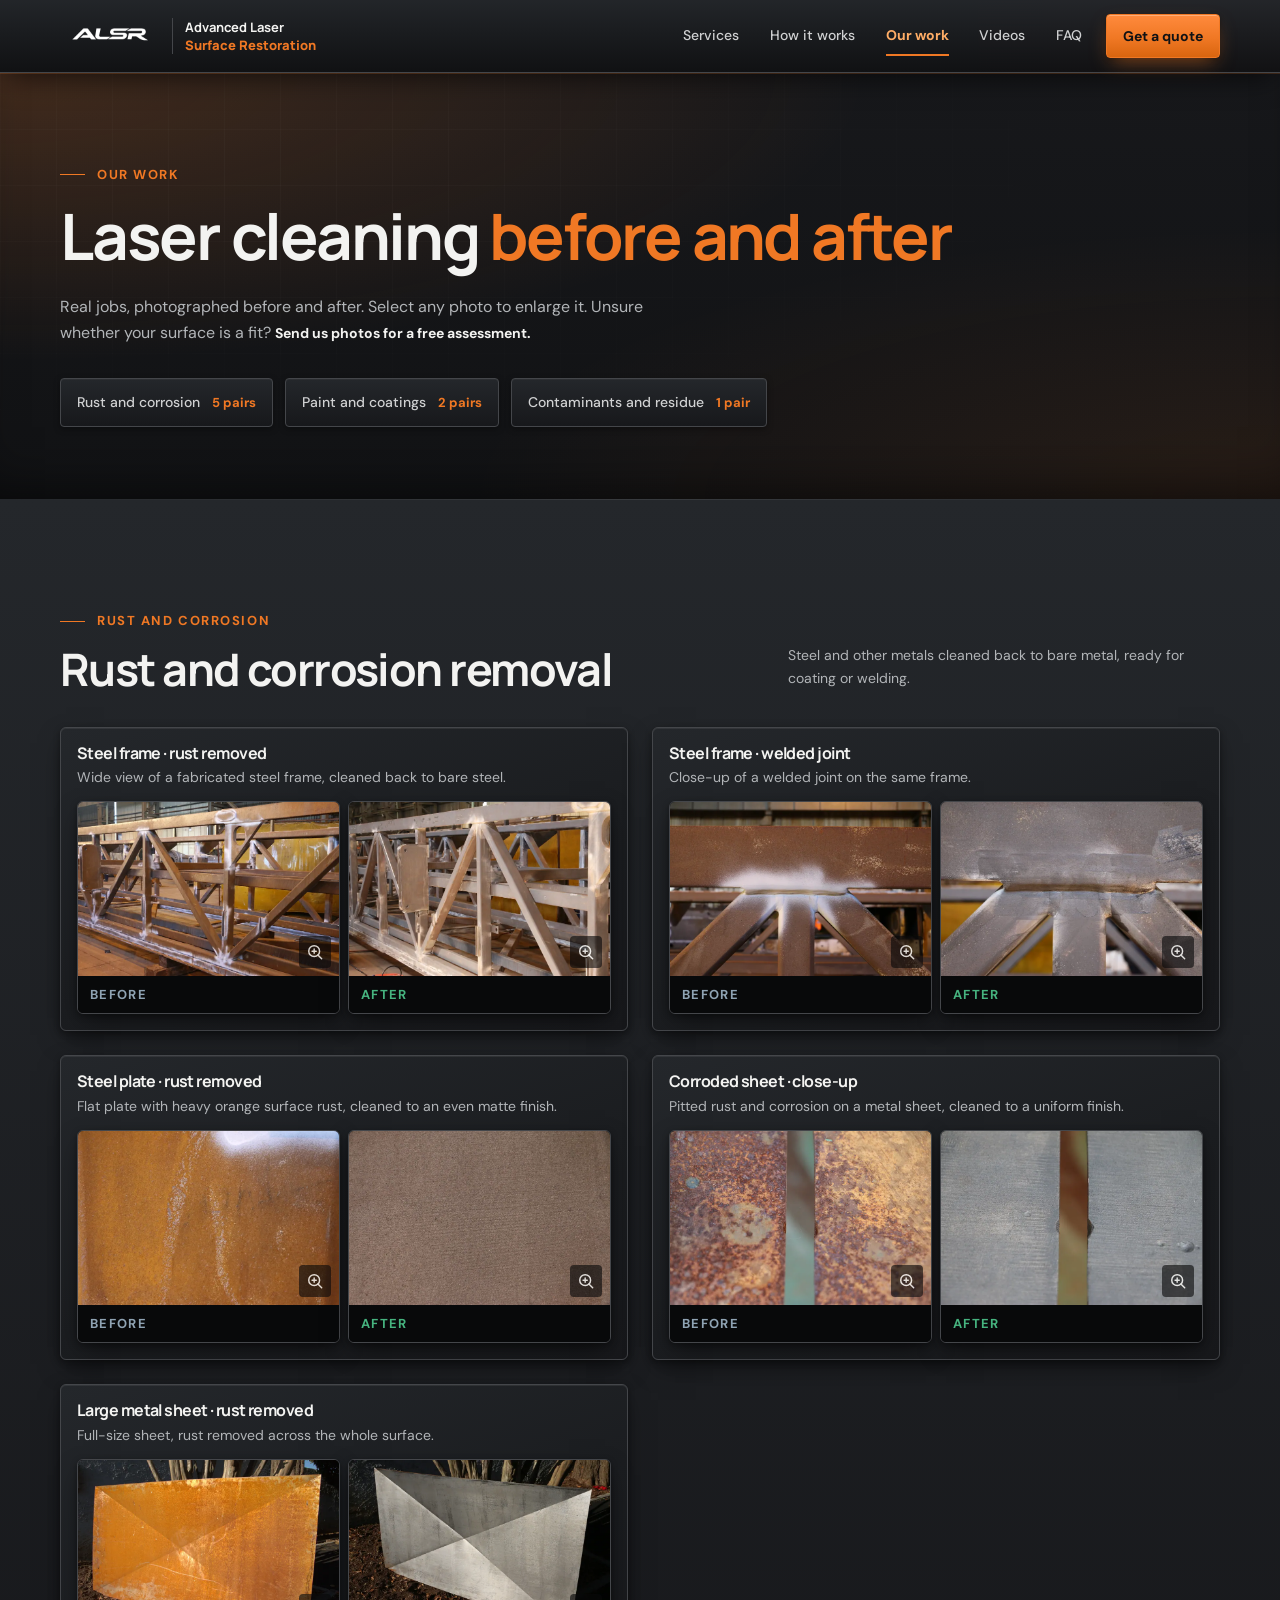
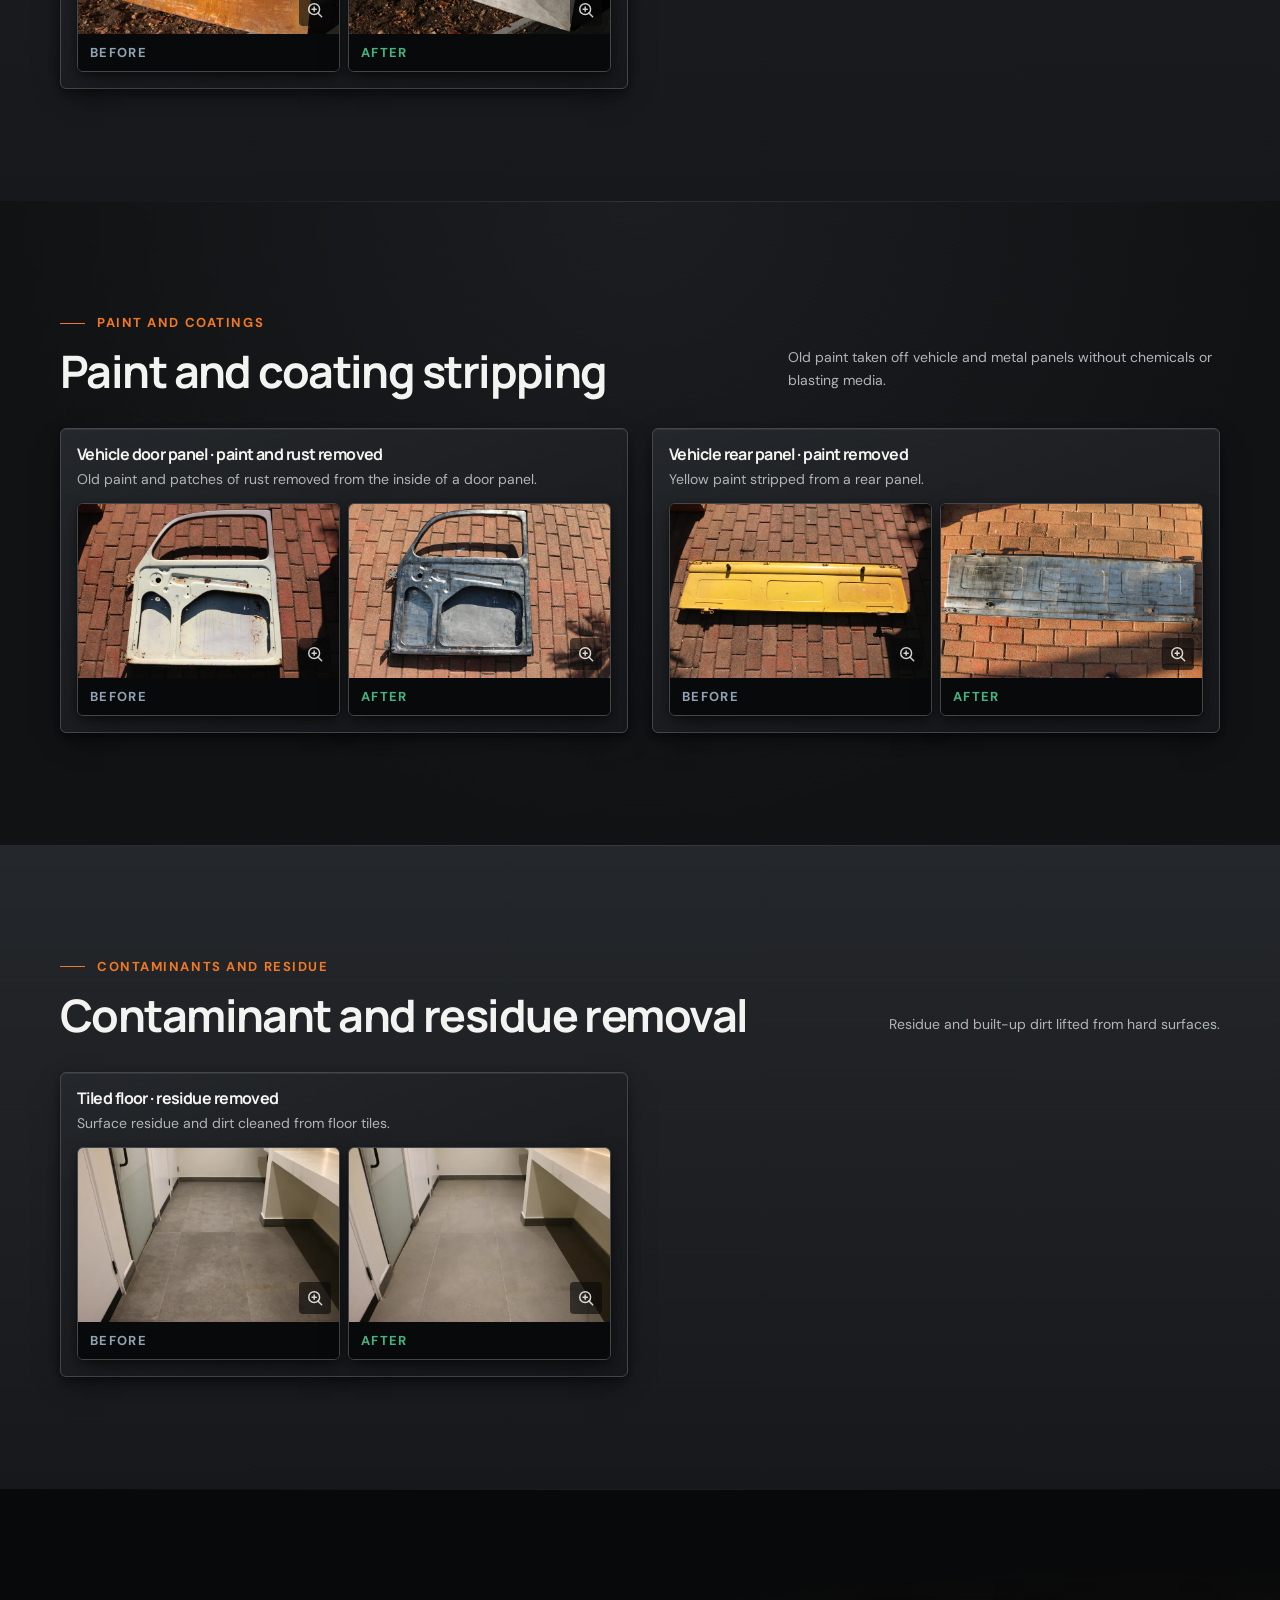
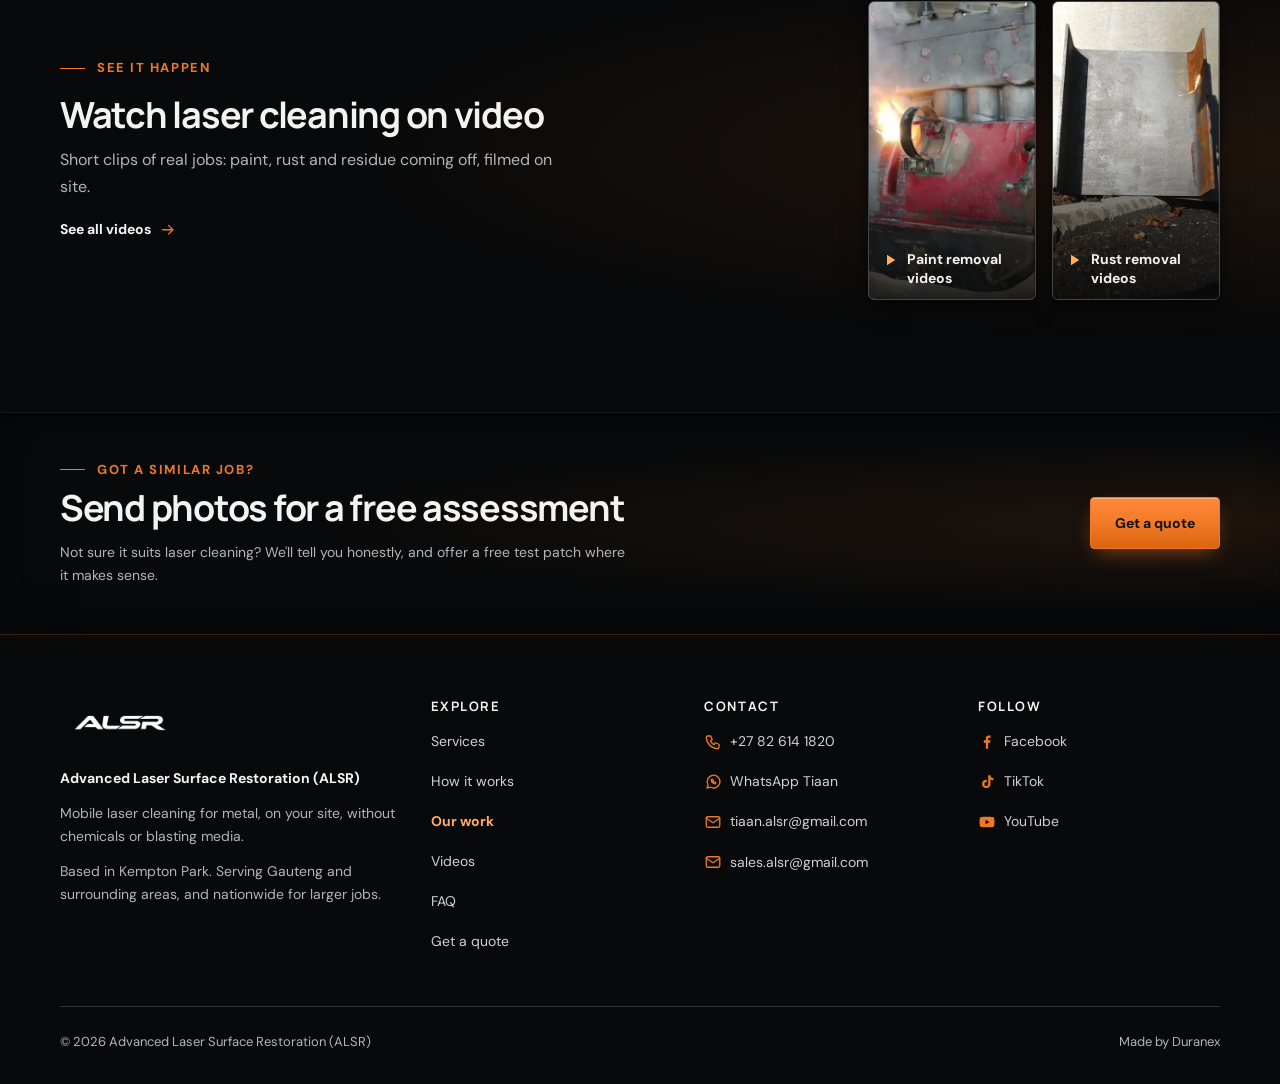
==== commit 194b215c: "Gallery: drop duplicate steel-plate pair; real video frames as posters; allow equipment in hero and " ====
--- a/gallery.html
+++ b/gallery.html
@@ -94,14 +94,14 @@
           <h1>Laser cleaning <em>before and after</em></h1>
           <p>Real jobs, photographed before and after. Select any photo to enlarge it. Unsure whether your surface is a fit? <a class="inline-link" href="index.html#contact">Send us photos for a free assessment.</a></p>
           <div class="chip-row" aria-label="Gallery categories">
-            <a class="chip" href="#rust">Rust and corrosion <small>6 pairs</small></a>
+            <a class="chip" href="#rust">Rust and corrosion <small>5 pairs</small></a>
             <a class="chip" href="#paint">Paint and coatings <small>2 pairs</small></a>
             <a class="chip" href="#contaminants">Contaminants and residue <small>1 pair</small></a>
           </div>
         </div>
       </section>
 
-      <!-- TODO client: confirm the material and what was removed for each pair below (titles use only what the photos show). "large-sheet": the old filename said aluminium but the photos look like rusted steel. "steel-plate" and "steel-plate-portrait" look like the same plate, so drop one if it is a duplicate. -->
+      <!-- TODO client: confirm the material and what was removed for each pair below (titles use only what the photos show). "large-sheet": the old filename said aluminium but the photos look like rusted steel. -->
       <section class="gallery-section section section--surface" id="rust" aria-labelledby="rust-title">
         <div class="container">
           <div class="gallery-section-heading">
@@ -166,26 +166,6 @@
                 <figure>
                   <a class="lightbox-link" href="assets/img/work/steel-plate-after-1600.webp" data-lightbox data-caption="Steel plate · rust removed (after)">
                     <img src="assets/img/work/steel-plate-after-800.webp" srcset="assets/img/work/steel-plate-after-800.webp 800w, assets/img/work/steel-plate-after-1600.webp 1600w" sizes="(max-width: 680px) 44vw, 270px" width="800" height="533" alt="The same plate after laser cleaning, an even matte grey surface" loading="lazy" decoding="async" />
-                    <span class="zoom-hint" aria-hidden="true"><svg class="icon"><use href="#i-zoom" /></svg></span>
-                  </a>
-                  <figcaption><span class="tag tag--after">After</span></figcaption>
-                </figure>
-              </div>
-            </article>
-            <article class="card before-after-pair">
-              <h3>Steel plate · portrait view</h3>
-              <p class="pair-meta">A second view of the plate above.</p>
-              <div class="comparison-photos comparison-photos--portrait">
-                <figure>
-                  <a class="lightbox-link" href="assets/img/work/steel-plate-portrait-before-1200.webp" data-lightbox data-caption="Steel plate · portrait view (before)">
-                    <img src="assets/img/work/steel-plate-portrait-before-600.webp" srcset="assets/img/work/steel-plate-portrait-before-600.webp 600w, assets/img/work/steel-plate-portrait-before-1200.webp 1200w" sizes="(max-width: 680px) 44vw, 270px" width="600" height="900" alt="Portrait view of the rusted steel plate before laser cleaning" loading="lazy" decoding="async" />
-                    <span class="zoom-hint" aria-hidden="true"><svg class="icon"><use href="#i-zoom" /></svg></span>
-                  </a>
-                  <figcaption><span class="tag tag--before">Before</span></figcaption>
-                </figure>
-                <figure>
-                  <a class="lightbox-link" href="assets/img/work/steel-plate-portrait-after-1200.webp" data-lightbox data-caption="Steel plate · portrait view (after)">
-                    <img src="assets/img/work/steel-plate-portrait-after-600.webp" srcset="assets/img/work/steel-plate-portrait-after-600.webp 600w, assets/img/work/steel-plate-portrait-after-1200.webp 1200w" sizes="(max-width: 680px) 44vw, 270px" width="600" height="900" alt="Portrait view of the steel plate after laser cleaning, rust removed" loading="lazy" decoding="async" />
                     <span class="zoom-hint" aria-hidden="true"><svg class="icon"><use href="#i-zoom" /></svg></span>
                   </a>
                   <figcaption><span class="tag tag--after">After</span></figcaption>
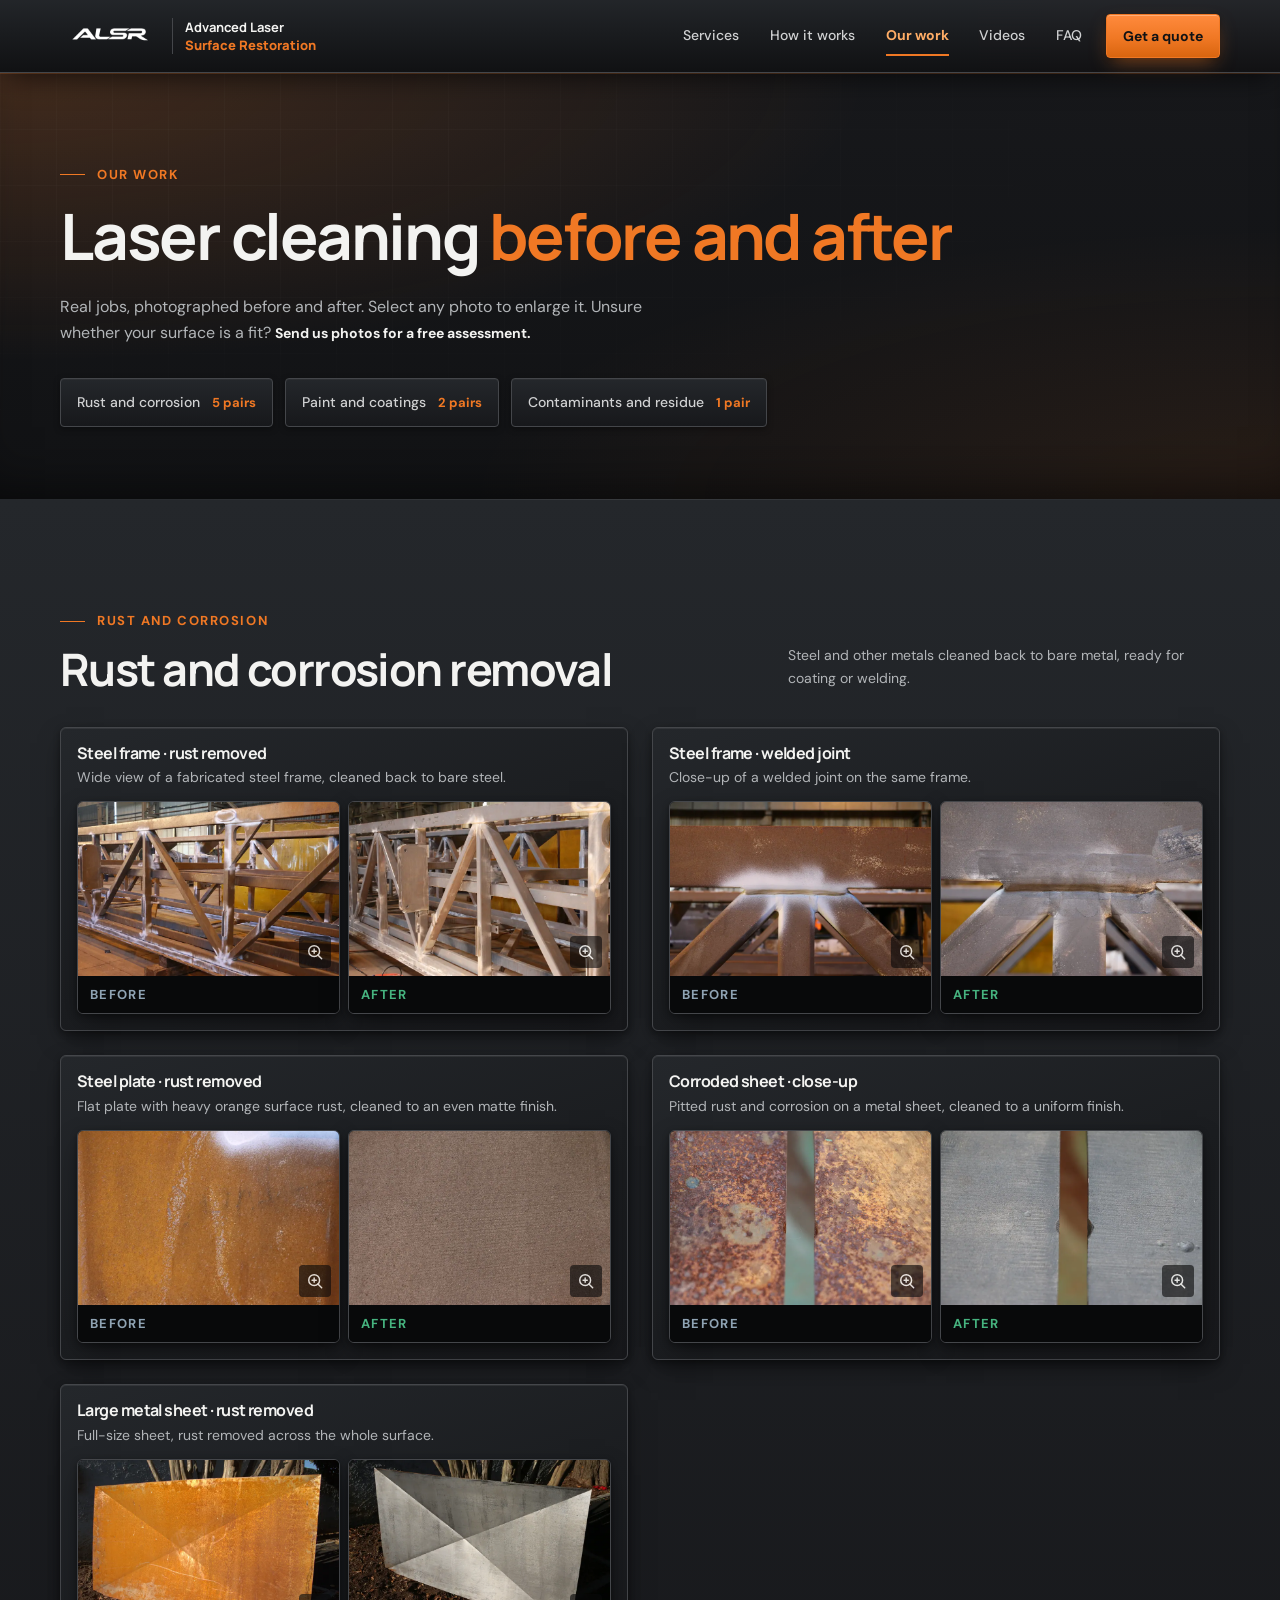
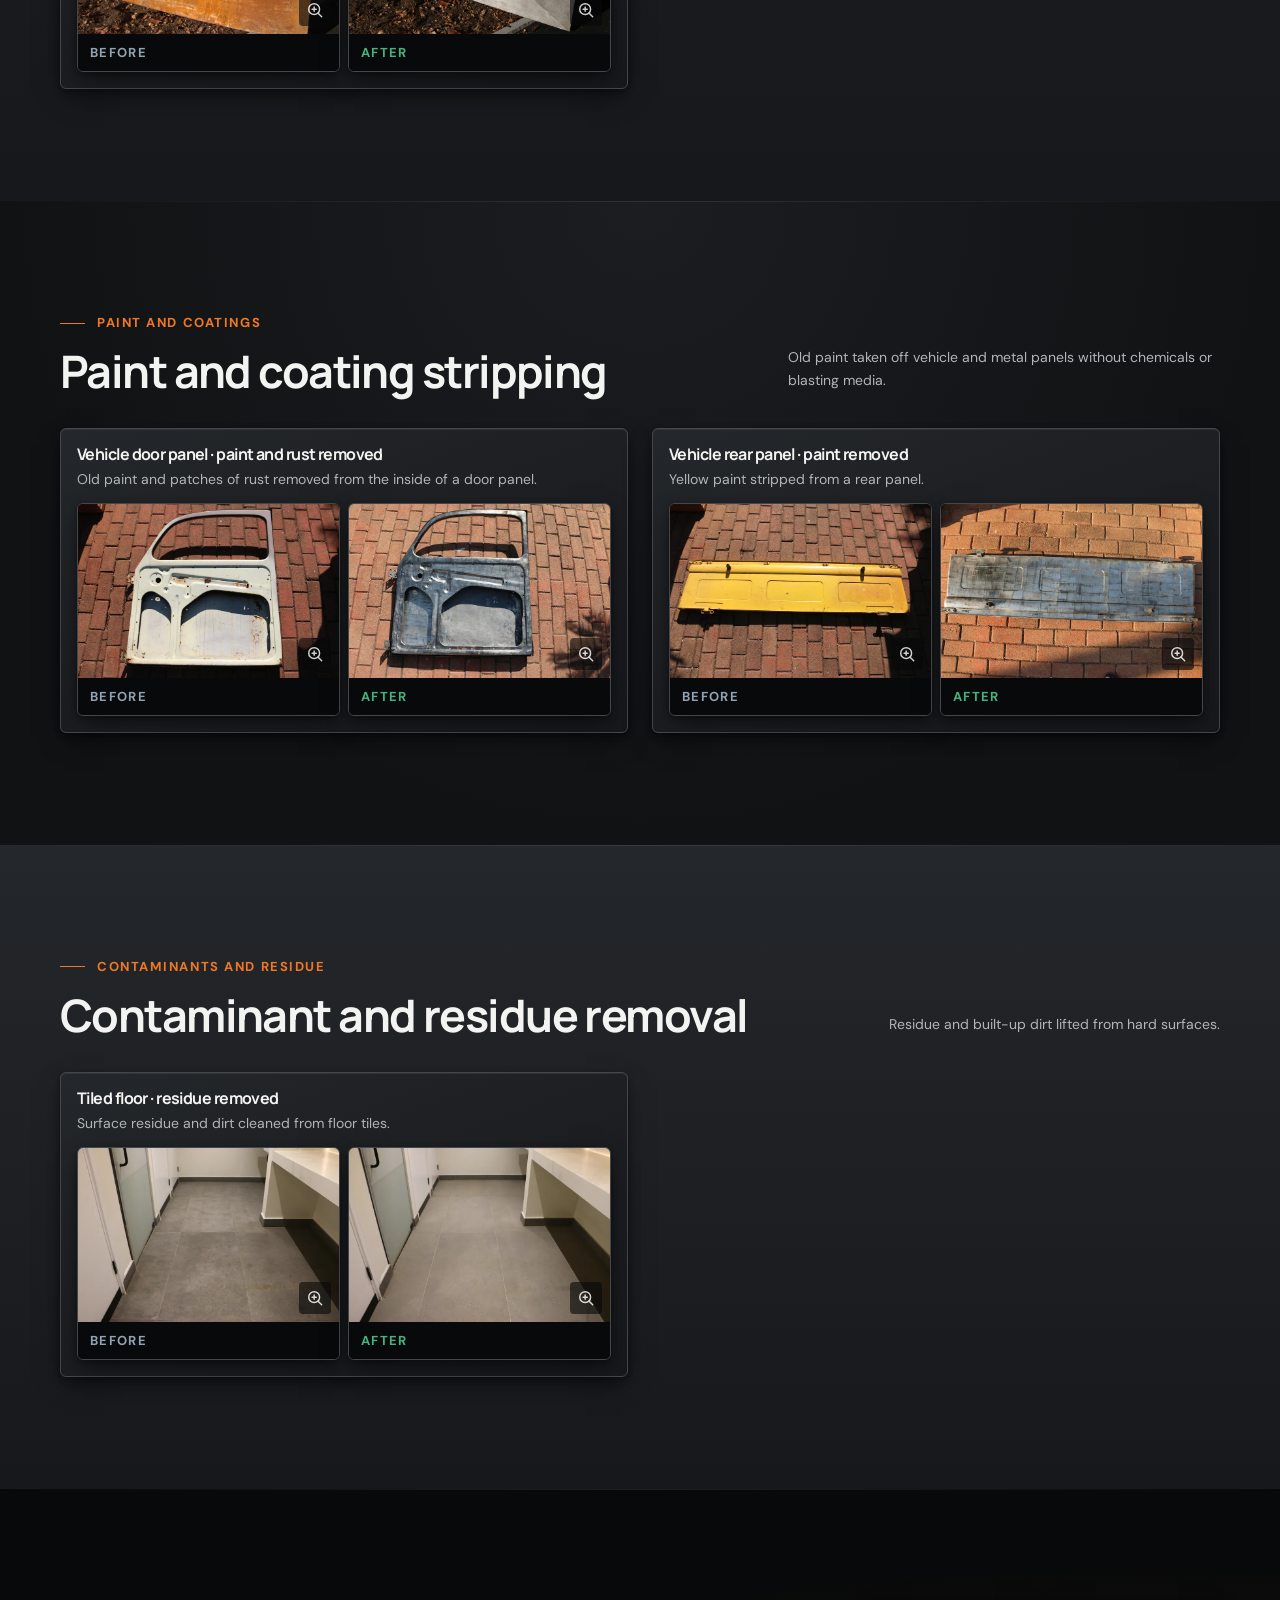
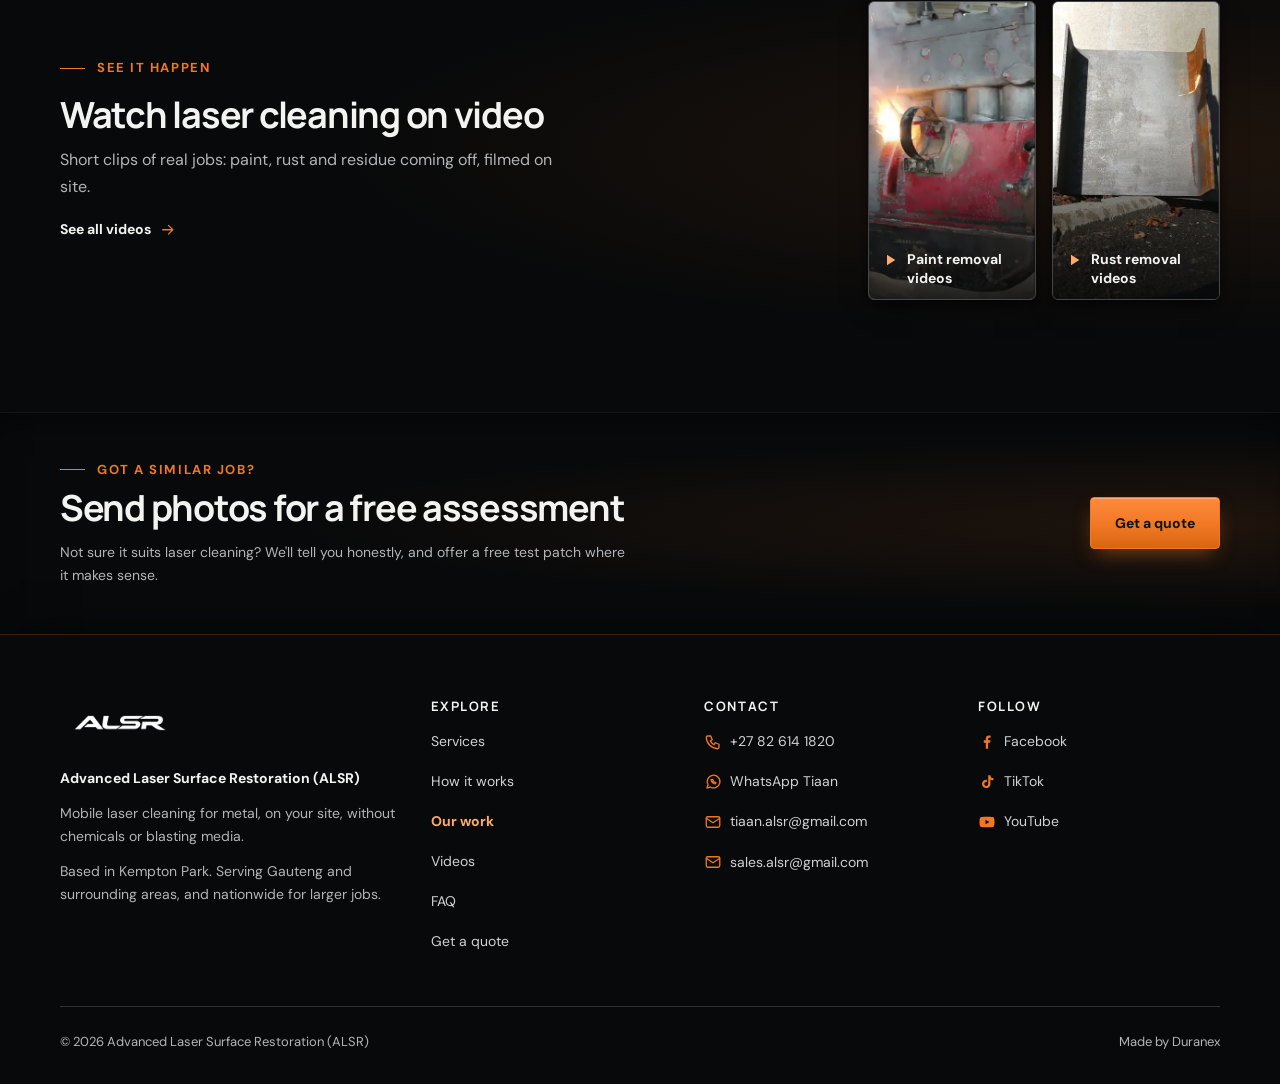
==== commit 18a2bd39: "Phase 6: self-host fonts (fixes videos CLS), validator fixes, plan updated Co-Authored-By: Claude So" ====
--- a/gallery.html
+++ b/gallery.html
@@ -3,23 +3,122 @@
   <head>
     <meta charset="UTF-8" />
     <meta name="viewport" content="width=device-width, initial-scale=1.0" />
-    <meta name="description" content="View before-and-after laser cleaning projects by ALSR, including rust, paint and surface contaminant removal." />
+    <meta name="description" content="See real laser cleaning results from ALSR in Gauteng: rust removal from steel, paint stripping from vehicle panels and residue removal, all before and after." />
+    <meta name="theme-color" content="#111214" />
+    <meta name="color-scheme" content="dark" />
     <meta property="og:type" content="website" />
-    <meta property="og:title" content="Laser Cleaning Project Gallery | ALSR" />
+    <meta property="og:locale" content="en_ZA" />
+    <meta property="og:site_name" content="Advanced Laser Surface Restoration (ALSR)" />
+    <meta property="og:title" content="Laser cleaning before and after | ALSR" />
+    <meta property="og:description" content="See real laser cleaning results from ALSR in Gauteng: rust removal from steel, paint stripping from vehicle panels and residue removal, all before and after." />
     <meta property="og:url" content="https://alsr-sa.com/gallery.html" />
-    <meta property="og:site_name" content="Advanced Laser Surface Restoration" />
-    <meta property="og:description" content="View before-and-after laser cleaning projects by ALSR, including rust, paint and surface contaminant removal." />
-    <meta name="theme-color" content="#111214" />
-    <title>Laser Cleaning Project Gallery | ALSR</title>
+    <meta property="og:image" content="https://alsr-sa.com/assets/img/brand/og-image.jpg" />
+    <meta property="og:image:width" content="1200" />
+    <meta property="og:image:height" content="630" />
+    <meta property="og:image:alt" content="Before and after laser cleaning of a rusted steel frame. ALSR, mobile laser cleaning in Gauteng." />
+    <meta name="twitter:card" content="summary_large_image" />
+    <meta name="twitter:title" content="Laser cleaning before and after | ALSR" />
+    <meta name="twitter:description" content="See real laser cleaning results from ALSR in Gauteng: rust removal from steel, paint stripping from vehicle panels and residue removal, all before and after." />
+    <meta name="twitter:image" content="https://alsr-sa.com/assets/img/brand/og-image.jpg" />
+    <meta name="twitter:image:alt" content="Before and after laser cleaning of a rusted steel frame. ALSR, mobile laser cleaning in Gauteng." />
+    <title>Laser Cleaning Before &amp; After Gallery | ALSR Gauteng</title>
     <link rel="canonical" href="https://alsr-sa.com/gallery.html" />
     <link rel="icon" type="image/svg+xml" href="favicon/favicon.svg" />
     <link rel="icon" type="image/png" sizes="96x96" href="favicon/favicon-96x96.png" />
     <link rel="shortcut icon" href="favicon.ico" />
     <link rel="apple-touch-icon" sizes="180x180" href="favicon/apple-touch-icon.png" />
     <link rel="manifest" href="favicon/site.webmanifest" />
-    <link rel="preconnect" href="https://fonts.googleapis.com" />
-    <link rel="preconnect" href="https://fonts.gstatic.com" crossorigin />
-    <link href="https://fonts.googleapis.com/css2?family=DM+Sans:wght@400;500;700&family=Manrope:wght@700;800&display=swap" rel="stylesheet" />
+    <link rel="preload" href="assets/fonts/manrope-latin.woff2" as="font" type="font/woff2" crossorigin />
+    <link rel="preload" href="assets/fonts/dm-sans-latin.woff2" as="font" type="font/woff2" crossorigin />
+    <script type="application/ld+json">
+{
+  "@context": "https://schema.org",
+  "@graph": [
+    {
+      "@id": "https://alsr-sa.com/#business",
+      "name": "Advanced Laser Surface Restoration (ALSR)",
+      "alternateName": "ALSR",
+      "url": "https://alsr-sa.com/",
+      "logo": "https://alsr-sa.com/assets/img/brand/logo-white.webp",
+      "image": "https://alsr-sa.com/assets/img/brand/og-image.jpg",
+      "description": "Mobile laser cleaning for metal in Gauteng and South Africa: rust, paint, mill scale and residue removed on site, with no chemicals or blasting media.",
+      "telephone": "+27826141820",
+      "email": "tiaan.alsr@gmail.com",
+      "foundingDate": "2026",
+      "address": {
+        "@type": "PostalAddress",
+        "addressLocality": "Kempton Park",
+        "addressRegion": "Gauteng",
+        "addressCountry": "ZA"
+      },
+      "areaServed": [
+        {
+          "@type": "AdministrativeArea",
+          "name": "Gauteng"
+        },
+        {
+          "@type": "Country",
+          "name": "South Africa"
+        }
+      ],
+      "knowsAbout": [
+        "Laser cleaning",
+        "Rust removal",
+        "Paint removal",
+        "Surface preparation"
+      ],
+      "contactPoint": [
+        {
+          "@type": "ContactPoint",
+          "contactType": "customer service",
+          "telephone": "+27826141820",
+          "email": "tiaan.alsr@gmail.com",
+          "areaServed": "ZA"
+        },
+        {
+          "@type": "ContactPoint",
+          "contactType": "sales",
+          "email": "sales.alsr@gmail.com",
+          "areaServed": "ZA"
+        }
+      ],
+      "sameAs": [
+        "https://www.facebook.com/share/1BM2h2xgPa/",
+        "https://www.tiktok.com/@alsr753",
+        "https://www.youtube.com/@alsr-lazersa"
+      ],
+      "@type": "LocalBusiness"
+    },
+    {
+      "@type": "WebSite",
+      "@id": "https://alsr-sa.com/#website",
+      "url": "https://alsr-sa.com/",
+      "name": "Advanced Laser Surface Restoration (ALSR)",
+      "inLanguage": "en-ZA",
+      "publisher": {
+        "@id": "https://alsr-sa.com/#business"
+      }
+    },
+    {
+      "@type": "BreadcrumbList",
+      "itemListElement": [
+        {
+          "@type": "ListItem",
+          "position": 1,
+          "name": "Home",
+          "item": "https://alsr-sa.com/"
+        },
+        {
+          "@type": "ListItem",
+          "position": 2,
+          "name": "Gallery",
+          "item": "https://alsr-sa.com/gallery.html"
+        }
+      ]
+    }
+  ]
+}
+    </script>
     <script>document.documentElement.classList.add("js");</script>
     <link rel="stylesheet" href="assets/css/site.css" />
     <script src="assets/js/site.js" defer></script>
@@ -93,7 +192,7 @@
           <p class="eyebrow">Our work</p>
           <h1>Laser cleaning <em>before and after</em></h1>
           <p>Real jobs, photographed before and after. Select any photo to enlarge it. Unsure whether your surface is a fit? <a class="inline-link" href="index.html#contact">Send us photos for a free assessment.</a></p>
-          <div class="chip-row" aria-label="Gallery categories">
+          <div class="chip-row" role="group" aria-label="Gallery categories">
             <a class="chip" href="#rust">Rust and corrosion <small>5 pairs</small></a>
             <a class="chip" href="#paint">Paint and coatings <small>2 pairs</small></a>
             <a class="chip" href="#contaminants">Contaminants and residue <small>1 pair</small></a>
--- a/assets/css/site.css
+++ b/assets/css/site.css
@@ -3,6 +3,23 @@
    tokens → base → layout → components → pages → utilities
    Colours live only in the :root tokens below (see REDESIGN_PLAN.md §2).
    ========================================================================== */
+/* Self-hosted variable fonts (latin). Avoids a third-party round trip and the late font swap. */
+@font-face {
+  font-family: "DM Sans";
+  font-style: normal;
+  font-weight: 400 700;
+  font-display: swap;
+  src: url("../fonts/dm-sans-latin.woff2") format("woff2");
+}
+
+@font-face {
+  font-family: "Manrope";
+  font-style: normal;
+  font-weight: 700 800;
+  font-display: swap;
+  src: url("../fonts/manrope-latin.woff2") format("woff2");
+}
+
 @layer tokens, base, layout, components, pages, utilities;
 
 /* ---------- Tokens ---------- */
@@ -23,7 +40,7 @@
     --text: #f3f3f1;
     --text-2: #d0d1d2;
     --muted: #b2b5b8;
-    --dim: #85888b; /* decorative numbers only */
+    --dim: #9a9da0; /* decorative numbers only */
 
     /* Brand */
     --accent: #f07824;
@@ -285,29 +302,18 @@
     gap: var(--sp-5);
   }
 
-  .grid--2 {
-    grid-template-columns: repeat(2, minmax(0, 1fr));
-  }
-
   .grid--3 {
     grid-template-columns: repeat(3, minmax(0, 1fr));
   }
 
-  .grid--4 {
-    grid-template-columns: repeat(4, minmax(0, 1fr));
-  }
-
   @media (max-width: 900px) {
-    .grid--3,
-    .grid--4 {
+    .grid--3 {
       grid-template-columns: repeat(2, minmax(0, 1fr));
     }
   }
 
   @media (max-width: 680px) {
-    .grid--2,
-    .grid--3,
-    .grid--4 {
+    .grid--3 {
       grid-template-columns: 1fr;
     }
   }
@@ -464,8 +470,7 @@
   }
 
   /* Text links */
-  .inline-link,
-  .text-link {
+  .inline-link {
     display: inline-flex;
     align-items: center;
     gap: var(--sp-2);
@@ -479,8 +484,7 @@
     color: var(--accent);
   }
 
-  .inline-link:hover,
-  .text-link:hover {
+  .inline-link:hover {
     color: var(--accent);
   }
 
@@ -523,16 +527,6 @@
   .card-icon .icon {
     width: 24px;
     height: 24px;
-  }
-
-  .card-number {
-    position: absolute;
-    top: var(--sp-5);
-    right: var(--sp-5);
-    color: var(--dim);
-    font-size: var(--fs-xs);
-    font-weight: 700;
-    letter-spacing: 0.1em;
   }
 
   /* Chips / tags */
@@ -667,10 +661,6 @@
 
   .table tr:last-child > * {
     border-bottom: 0;
-  }
-
-  .table .yes {
-    color: var(--ok);
   }
 
   /* Form */
@@ -1306,15 +1296,8 @@
     object-fit: cover;
   }
 
-  .photo-tag {
-    position: absolute;
-    top: var(--sp-3);
-    left: var(--sp-3);
-    padding: var(--sp-1) var(--sp-3);
-    border: 1px solid currentColor;
-    border-radius: var(--radius-pill);
-    background: color-mix(in srgb, var(--bg-0) 82%, transparent);
-    backdrop-filter: blur(6px);
+  .hero-compare--single {
+    grid-template-columns: 1fr;
   }
 
   .hero-caption {
@@ -1976,10 +1959,6 @@
     object-fit: cover;
   }
 
-  .comparison-photos--portrait img {
-    aspect-ratio: 3 / 4;
-  }
-
   /* Image link that opens the lightbox (opens the large file directly without JS) */
   .lightbox-link {
     position: relative;
@@ -2559,10 +2538,6 @@
     white-space: nowrap;
   }
 
-  .text-center {
-    text-align: center;
-  }
-
   /* .reveal is added by site.js only, so content is never hidden without JS */
   .reveal {
     opacity: 0;
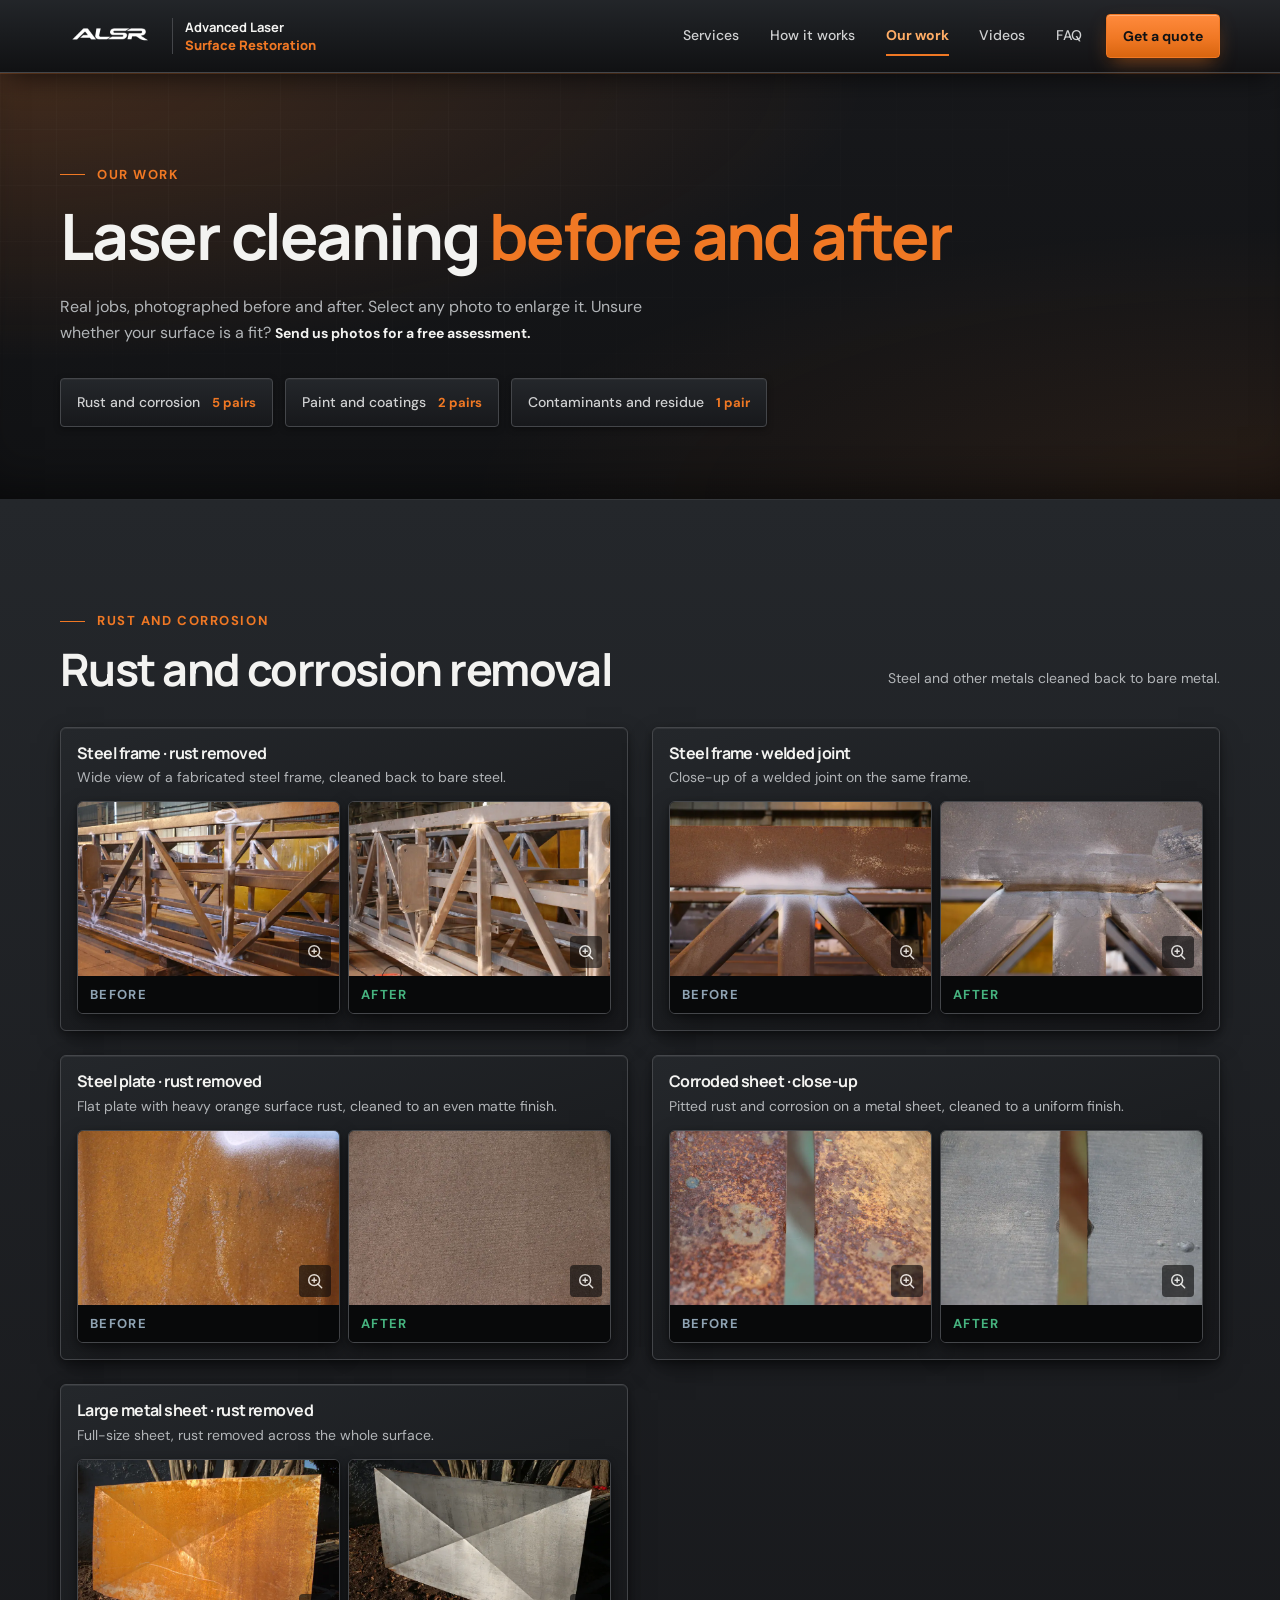
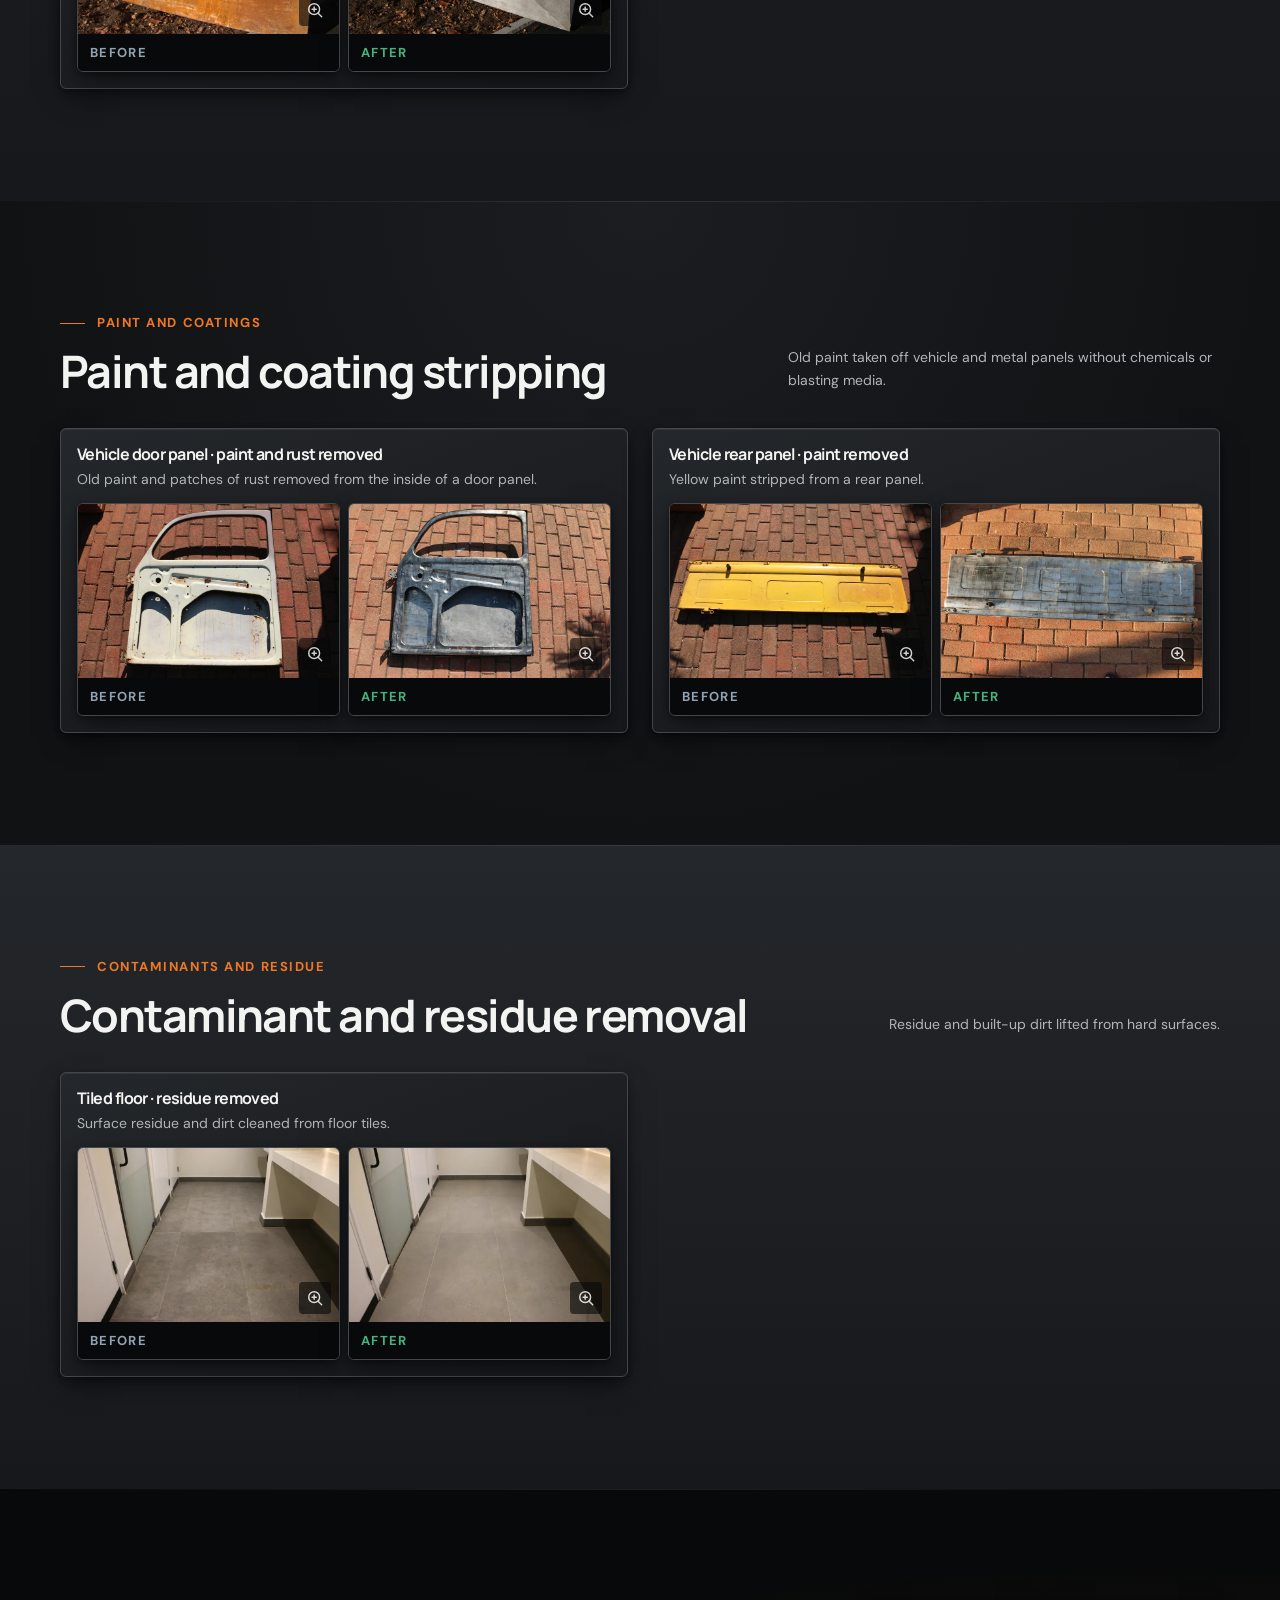
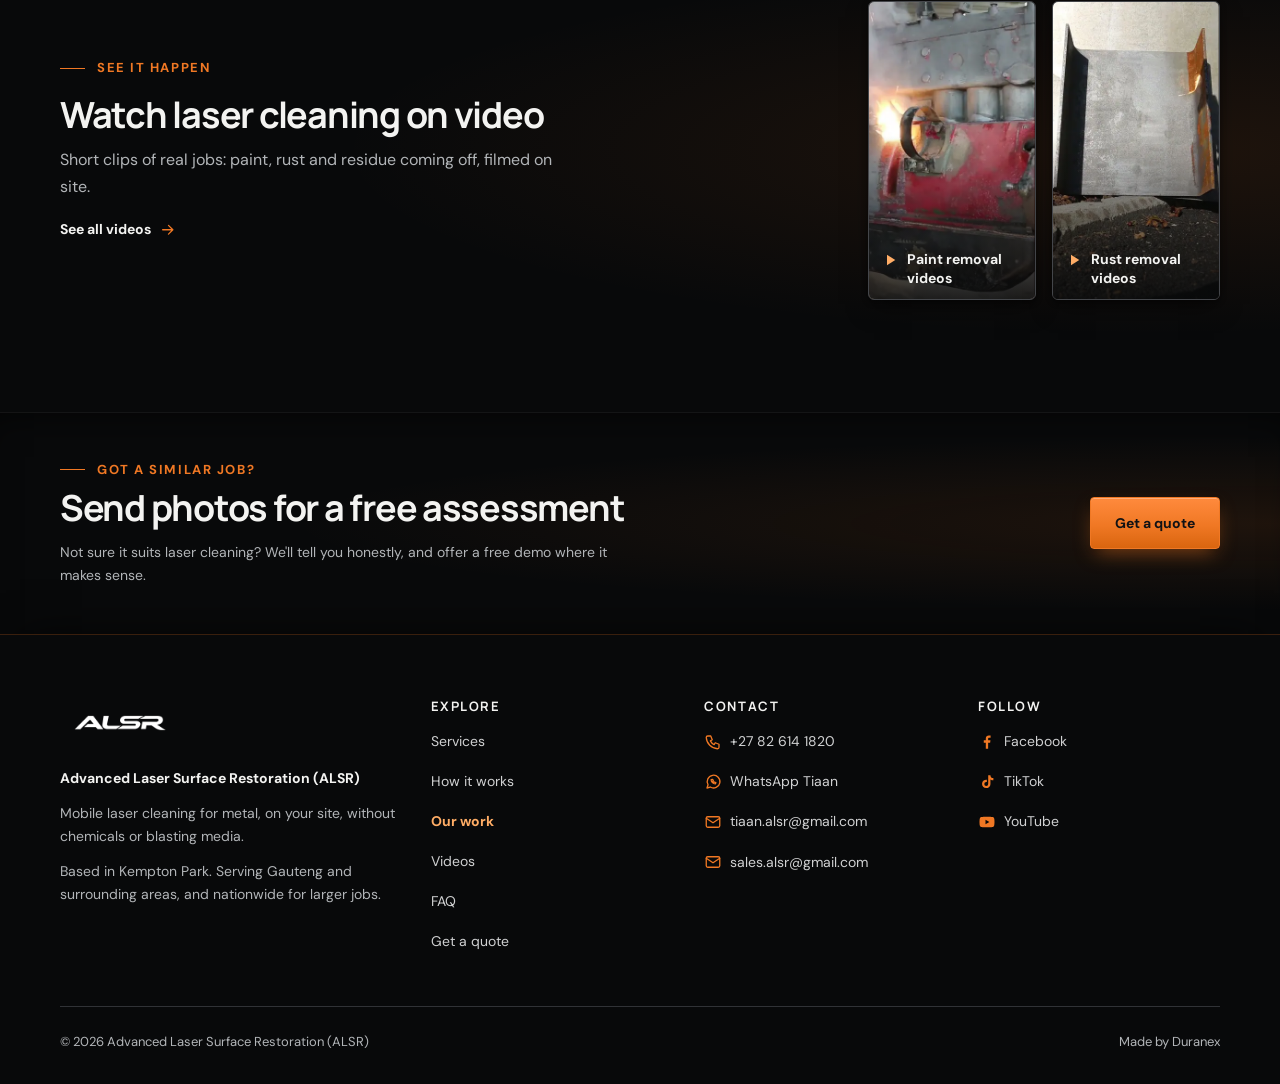
==== commit 29deb983: "Content updates: demo wording, remove surface-prep card, quoting and owner copy, mobile step fix, dr" ====
--- a/gallery.html
+++ b/gallery.html
@@ -27,7 +27,6 @@
     <link rel="icon" type="image/png" sizes="96x96" href="favicon/favicon-96x96.png" />
     <link rel="shortcut icon" href="favicon.ico" />
     <link rel="apple-touch-icon" sizes="180x180" href="favicon/apple-touch-icon.png" />
-    <link rel="manifest" href="favicon/site.webmanifest" />
     <link rel="preload" href="assets/fonts/manrope-latin.woff2" as="font" type="font/woff2" crossorigin />
     <link rel="preload" href="assets/fonts/dm-sans-latin.woff2" as="font" type="font/woff2" crossorigin />
     <script type="application/ld+json">
@@ -41,7 +40,7 @@
       "url": "https://alsr-sa.com/",
       "logo": "https://alsr-sa.com/assets/img/brand/logo-white.webp",
       "image": "https://alsr-sa.com/assets/img/brand/og-image.jpg",
-      "description": "Mobile laser cleaning for metal in Gauteng and South Africa: rust, paint, mill scale and residue removed on site, with no chemicals or blasting media.",
+      "description": "Mobile laser cleaning for metal in Gauteng and South Africa: rust, paint, oil and residue removed on site, with no chemicals or blasting media.",
       "telephone": "+27826141820",
       "email": "tiaan.alsr@gmail.com",
       "foundingDate": "2026",
@@ -64,8 +63,7 @@
       "knowsAbout": [
         "Laser cleaning",
         "Rust removal",
-        "Paint removal",
-        "Surface preparation"
+        "Paint removal"
       ],
       "contactPoint": [
         {
@@ -208,7 +206,7 @@
               <p class="eyebrow">Rust and corrosion</p>
               <h2 id="rust-title">Rust and corrosion removal</h2>
             </div>
-            <p>Steel and other metals cleaned back to bare metal, ready for coating or welding.</p>
+            <p>Steel and other metals cleaned back to bare metal.</p>
           </div>
           <div class="before-after-grid">
             <article class="card before-after-pair">
@@ -429,7 +427,7 @@
           <div>
             <p class="eyebrow">Got a similar job?</p>
             <h2 id="cta-title">Send photos for a free assessment</h2>
-            <p class="band-note">Not sure it suits laser cleaning? We'll tell you honestly, and offer a free test patch where it makes sense.</p>
+            <p class="band-note">Not sure it suits laser cleaning? We'll tell you honestly, and offer a free demo where it makes sense.</p>
           </div>
           <a class="button" href="index.html#contact">Get a quote</a>
         </div>
--- a/assets/css/site.css
+++ b/assets/css/site.css
@@ -1412,6 +1412,16 @@
       var(--grad-card);
   }
 
+  @media (min-width: 601px) {
+    .service-grid {
+      grid-template-columns: repeat(2, minmax(0, 1fr));
+    }
+
+    .service-grid .materials-card {
+      grid-column: 1 / -1;
+    }
+  }
+
   .materials-list {
     display: flex;
     flex-wrap: wrap;
@@ -2513,6 +2523,10 @@
       padding: var(--sp-5);
     }
 
+    .card.step:not(.before-after-pair) {
+      padding-top: var(--sp-7);
+    }
+
     .service-card::before {
       left: var(--sp-5);
     }
